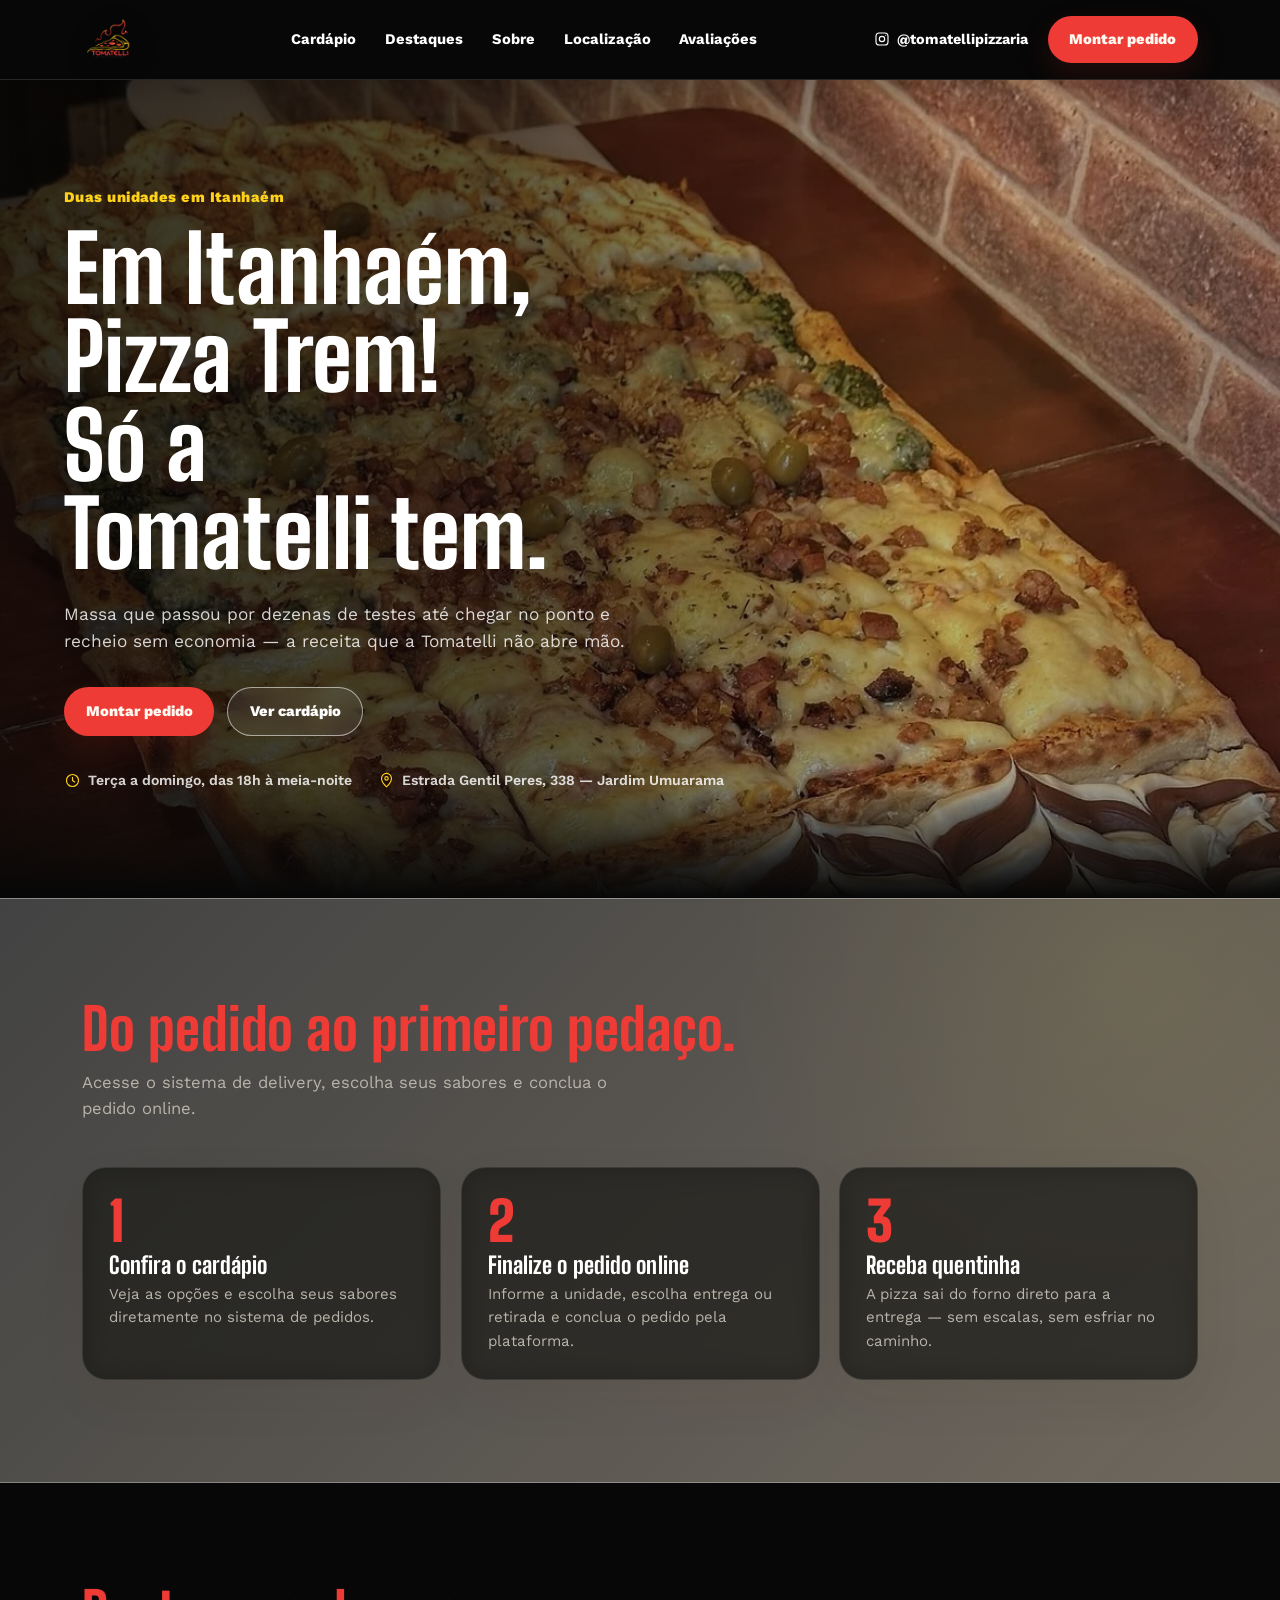
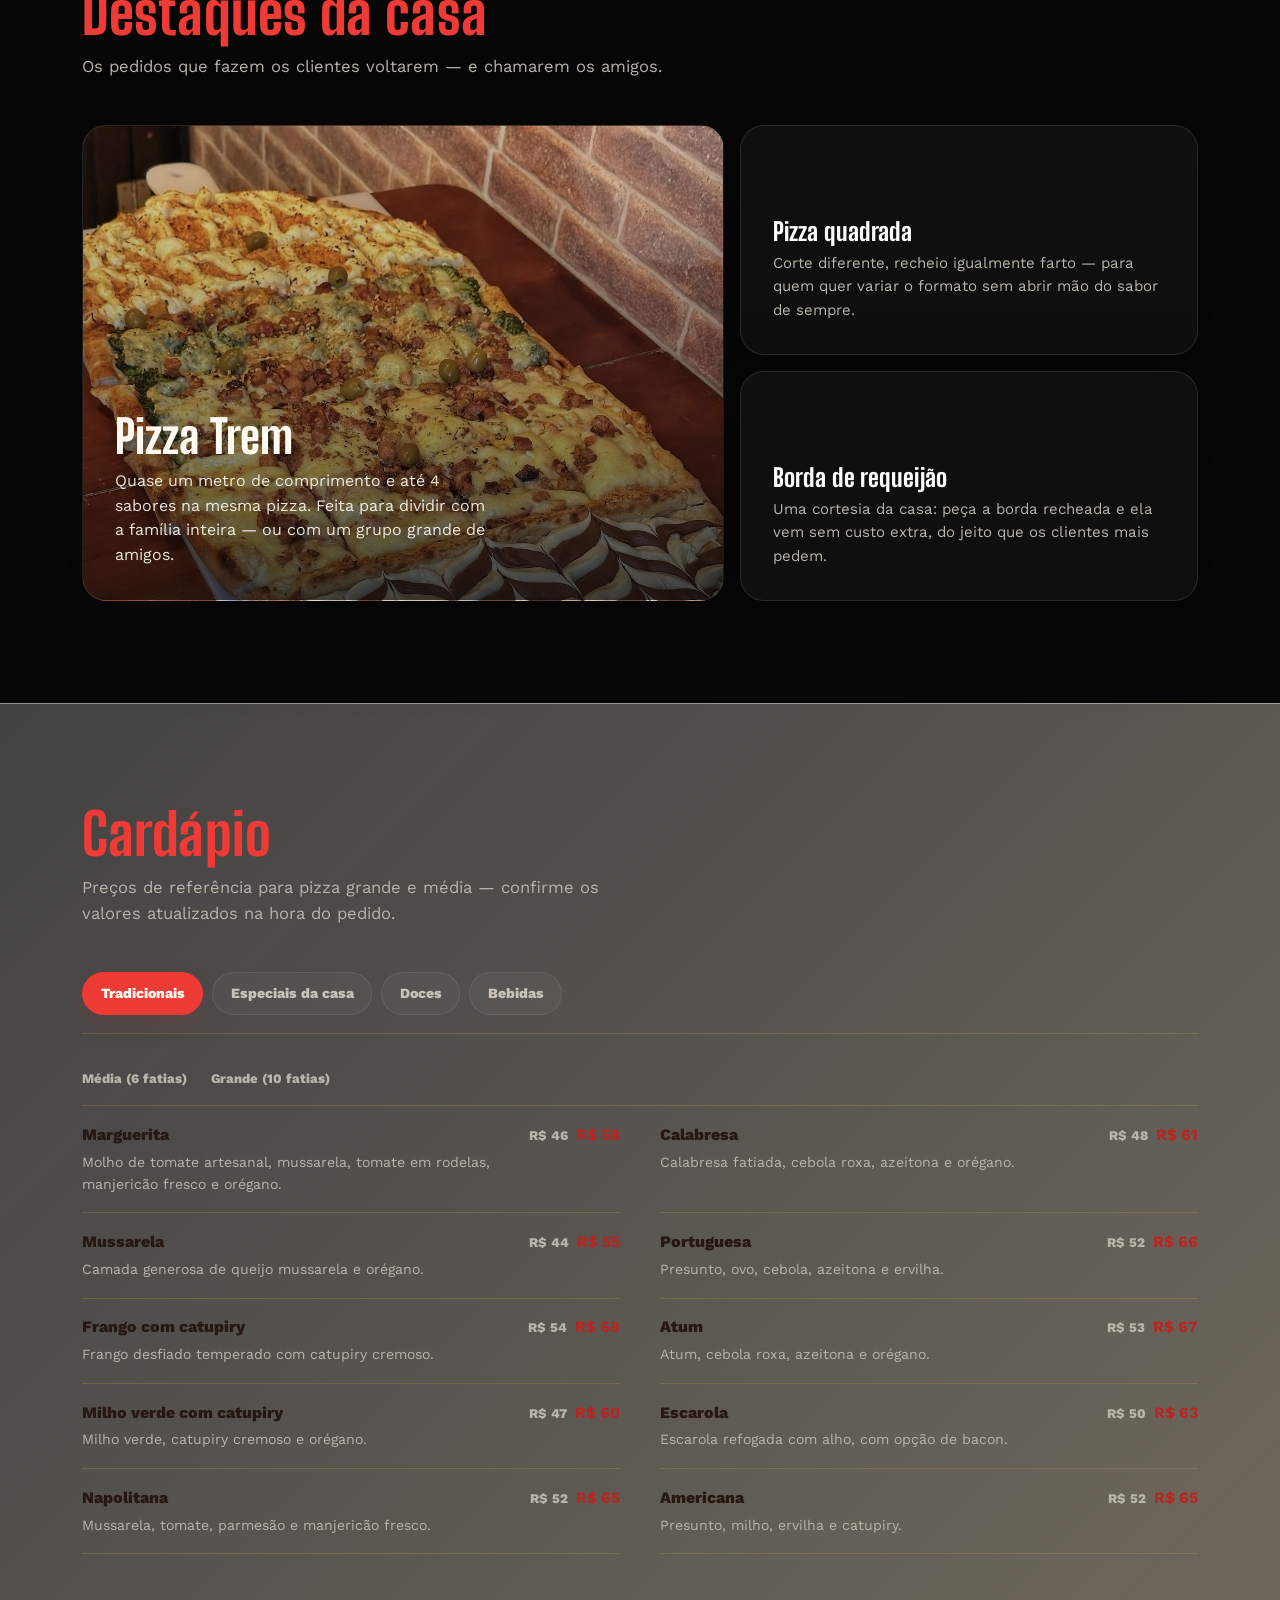
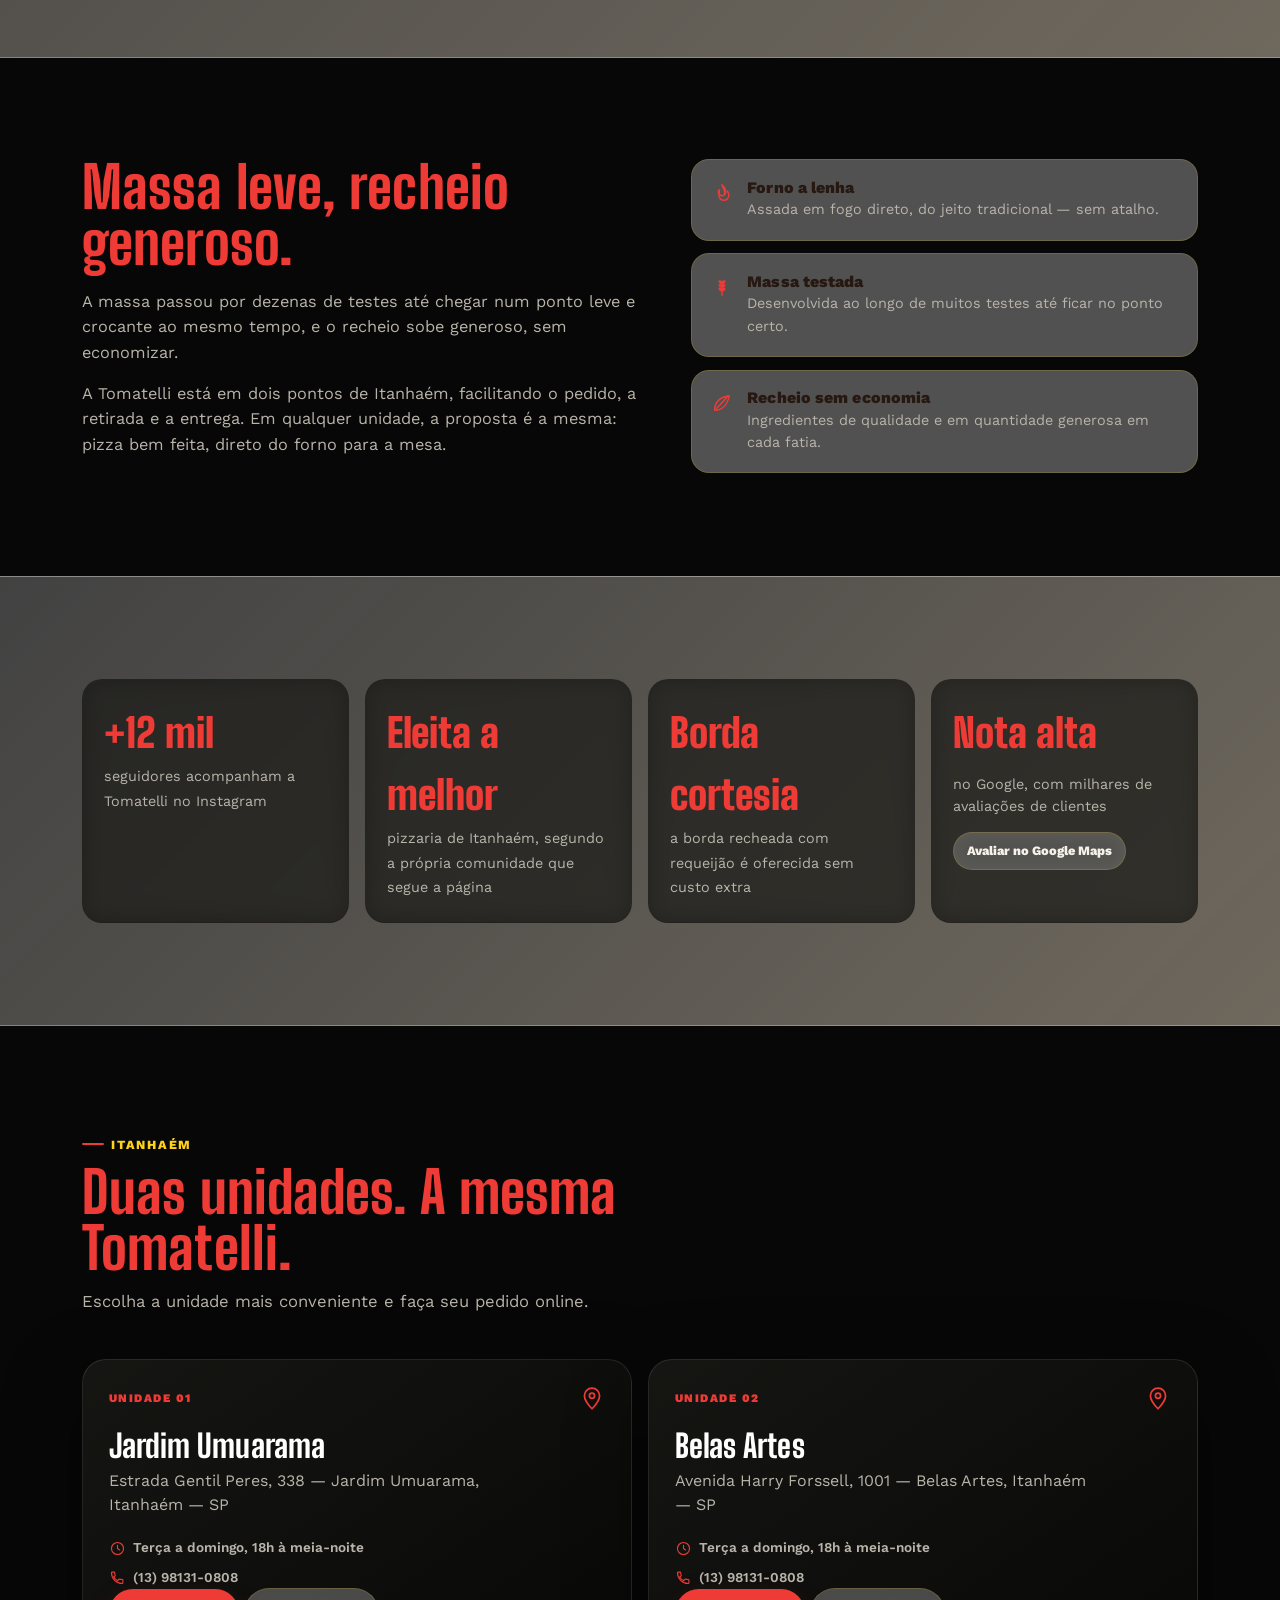
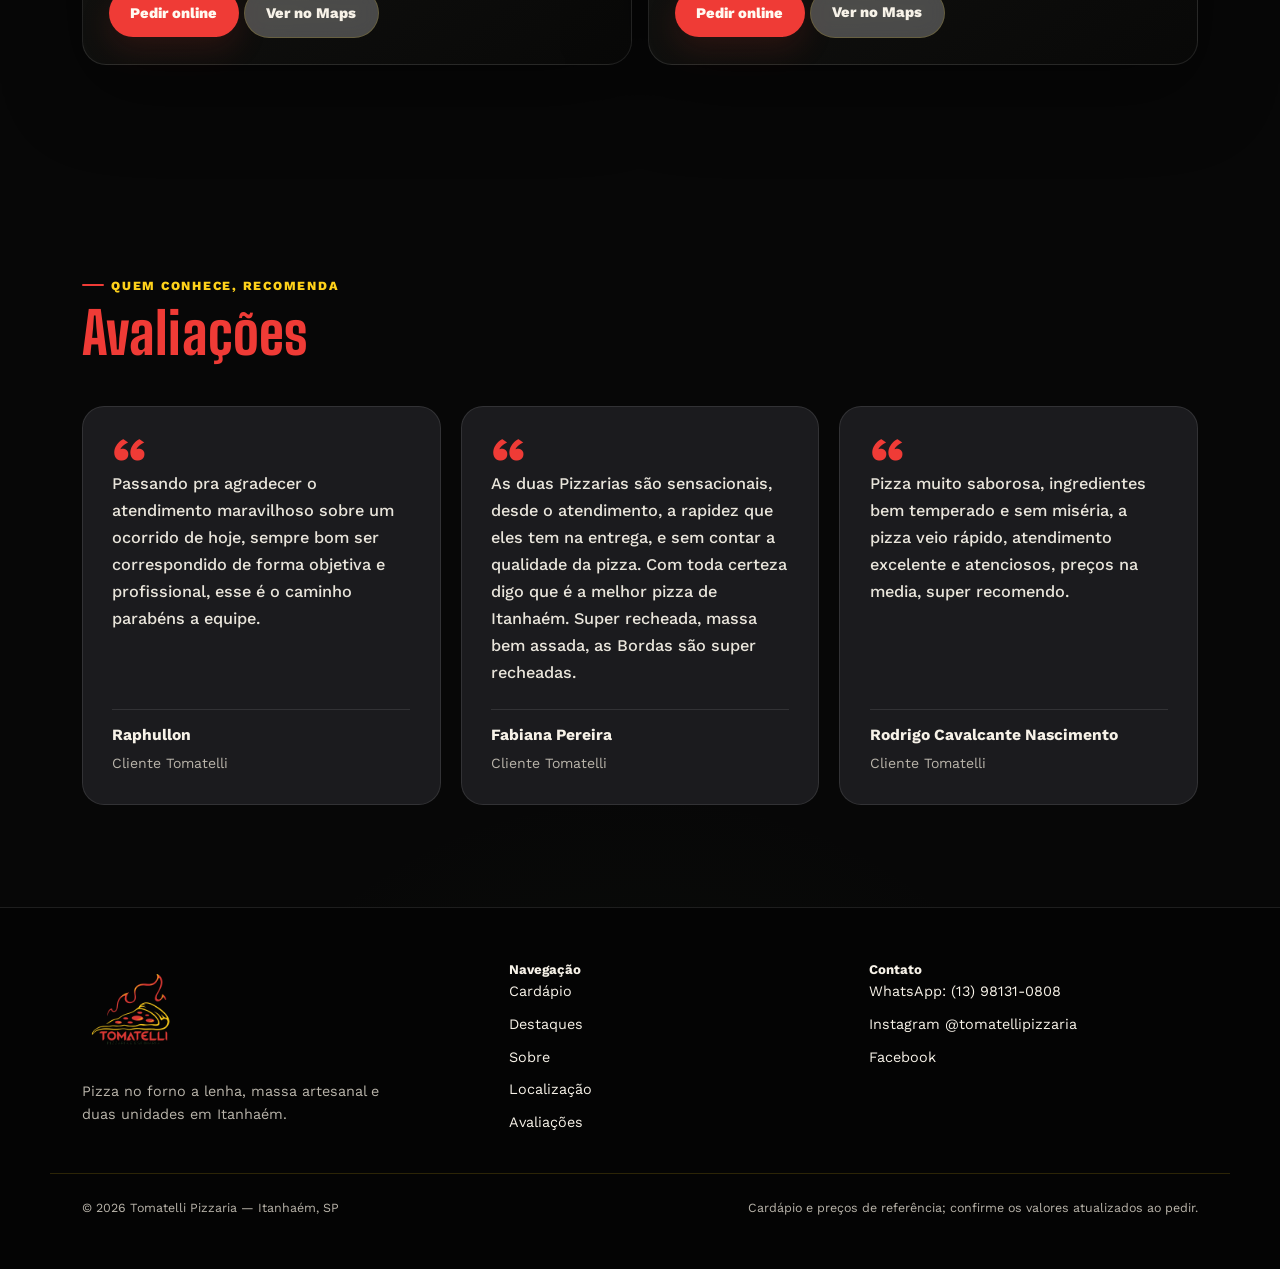
==== index.html @ a6a01035 "Add files via upload" ====
<!doctype html>
<html lang="pt-BR">

<head>
  <meta charset="UTF-8">
  <meta name="viewport" content="width=device-width, initial-scale=1, viewport-fit=cover">
  <title>Tomatelli Pizzaria — Itanhaém</title>
  <meta name="description"
    content="Tomatelli Pizzaria em Itanhaém. Confira o cardápio, conheça nossas duas unidades e peça online.">
  <meta name="theme-color" content="#070707" id="themeColor">
  <link rel="preconnect" href="https://fonts.googleapis.com">
  <link rel="preconnect" href="https://fonts.gstatic.com" crossorigin>
  <link
    href="https://fonts.googleapis.com/css2?family=Big+Shoulders+Display:wght@600;700;800;900&family=Work+Sans:wght@400;500;600;700;800&display=swap"
    rel="stylesheet">
  <link rel="stylesheet" href="css/style.css">
  <link rel="preload" as="image" href="assets/pizza-trem.webp" type="image/webp" fetchpriority="high">
</head>

<body>
  <!-- Reusable icon symbols -->
  <svg style="display:none" aria-hidden="true">
    <defs>
      <symbol id="icon-slice" viewBox="0 0 24 24" fill="none" stroke="currentColor" stroke-width="1.6"
        stroke-linecap="round" stroke-linejoin="round">
        <path d="M12 3 L21 20 L3 20 Z" />
        <circle cx="12" cy="13" r="1.1" fill="currentColor" stroke="none" />
        <circle cx="9" cy="16.5" r="1" fill="currentColor" stroke="none" />
        <circle cx="15" cy="16" r="1" fill="currentColor" stroke="none" />
      </symbol>
      <symbol id="icon-pin" viewBox="0 0 24 24" fill="none" stroke="currentColor" stroke-width="1.6"
        stroke-linecap="round" stroke-linejoin="round">
        <path d="M12 21s7-7.1 7-12a7 7 0 0 0-14 0c0 4.9 7 12 7 12Z" />
        <circle cx="12" cy="9" r="2.4" />
      </symbol>
      <symbol id="icon-clock" viewBox="0 0 24 24" fill="none" stroke="currentColor" stroke-width="1.6"
        stroke-linecap="round" stroke-linejoin="round">
        <circle cx="12" cy="12" r="8.5" />
        <path d="M12 7.5V12l3 2" />
      </symbol>
      <symbol id="icon-phone" viewBox="0 0 24 24" fill="none" stroke="currentColor" stroke-width="1.6"
        stroke-linecap="round" stroke-linejoin="round">
        <path
          d="M6.6 10.8c1.2 2.5 3.1 4.4 5.6 5.6l1.9-1.9c.3-.3.7-.4 1-.2 1.1.4 2.3.6 3.5.6.6 0 1 .4 1 1V19.5c0 .6-.4 1-1 1C10.4 20.5 3.5 13.6 3.5 5.4c0-.6.4-1 1-1H7.1c.6 0 1 .4 1 1 0 1.2.2 2.4.6 3.5.1.4 0 .8-.2 1L6.6 10.8Z" />
      </symbol>
      <symbol id="icon-leaf" viewBox="0 0 24 24" fill="none" stroke="currentColor" stroke-width="1.6"
        stroke-linecap="round" stroke-linejoin="round">
        <path d="M4 20c8 0 14-6 16-16C10 5.5 4 11 4 20Z" />
        <path d="M6 18C10 14 13 11 18 5" />
      </symbol>
      <symbol id="icon-flame" viewBox="0 0 24 24" fill="none" stroke="currentColor" stroke-width="1.6"
        stroke-linecap="round" stroke-linejoin="round">
        <path d="M12 3s4 3.6 4 8a4 4 0 0 1-8 0c0-1 .4-1.8 1-2.5C9.3 10 9 11 9 12a3 3 0 0 0 6 0c0-3.2-2-5.4-3-9Z" />
        <path d="M8.5 14.5a5.5 5.5 0 0 0 11 0c0-2-.8-3.4-1.7-4.7" />
      </symbol>
      <symbol id="icon-wheat" viewBox="0 0 24 24" fill="none" stroke="currentColor" stroke-width="1.6"
        stroke-linecap="round" stroke-linejoin="round">
        <path d="M12 21V6" />
        <path d="M12 8c-1.6 0-3-1.1-3-2.6 1.6 0 3 1.1 3 2.6Zm0 0c1.6 0 3-1.1 3-2.6-1.6 0-3 1.1-3 2.6Z" />
        <path d="M12 12c-1.6 0-3-1.1-3-2.6 1.6 0 3 1.1 3 2.6Zm0 0c1.6 0 3-1.1 3-2.6-1.6 0-3 1.1-3 2.6Z" />
        <path d="M12 16c-1.6 0-3-1.1-3-2.6 1.6 0 3 1.1 3 2.6Zm0 0c1.6 0 3-1.1 3-2.6-1.6 0-3 1.1-3 2.6Z" />
      </symbol>
    </defs>
  </svg>

  <header class="site-header" id="siteHeader">
    <div class="container site-header__inner">
      <a href="#top" class="brand" aria-label="Tomatelli Pizzaria">
        <picture>
          <source srcset="assets/logo-tomatelli.webp" type="image/webp"><img src="assets/logo-tomatelli.png"
            alt="Tomatelli Pizzaria e Esfiharia" decoding="async" fetchpriority="high">
        </picture>
      </a>
      <nav class="site-nav" aria-label="Navegação principal">
        <a href="#cardapio">Cardápio</a>
        <a href="#destaques">Destaques</a>
        <a href="#sobre">Sobre</a>
        <a href="#localizacao">Localização</a>
        <a href="#avaliacoes">Avaliações</a>
      </nav>
      <div class="header-right">
        <a class="phone-line instagram-link" href="https://www.instagram.com/tomatellipizzaria/" target="_blank" rel="noopener noreferrer" aria-label="Instagram da Tomatelli"><svg aria-hidden="true" viewBox="0 0 24 24" fill="none" stroke="currentColor" stroke-width="1.7" stroke-linecap="round" stroke-linejoin="round"><rect x="3" y="3" width="18" height="18" rx="5"/><circle cx="12" cy="12" r="4"/><circle cx="17.5" cy="6.5" r=".8" fill="currentColor" stroke="none"/></svg>@tomatellipizzaria</a>
        <a class="btn btn--solid" id="waHeaderBtn" href="https://tomatellipizzaria.wabiz.delivery/" target="_blank" rel="noopener noreferrer">Montar pedido</a>
        <button class="hamburger" id="hamburgerBtn" aria-expanded="false" aria-controls="mobileNav"
          aria-label="Abrir menu">
          <span></span><span></span><span></span>
        </button>
      </div>
    </div>
  </header>

  <div class="mobile-nav" id="mobileNav">
    <div class="mobile-nav__top">
      <span class="brand">
        <picture>
          <source srcset="assets/logo-tomatelli.webp" type="image/webp"><img src="assets/logo-tomatelli.png"
            alt="Tomatelli Pizzaria e Esfiharia" decoding="async">
        </picture>
      </span>
      <button class="hamburger" id="hamburgerCloseBtn" aria-expanded="true" aria-controls="mobileNav"
        aria-label="Fechar menu">
        <span></span><span></span><span></span>
      </button>
    </div>
    <nav class="mobile-nav__links" aria-label="Navegação (menu móvel)">
      <a href="#cardapio" data-close>Cardápio</a>
      <a href="#destaques" data-close>Destaques</a>
      <a href="#sobre" data-close>Sobre</a>
      <a href="#localizacao" data-close>Localização</a>
      <a href="#avaliacoes" data-close>Avaliações</a>
    </nav>
    <div class="mobile-nav__foot">
      <a class="phone-line instagram-link" href="https://www.instagram.com/tomatellipizzaria/" target="_blank" rel="noopener noreferrer" aria-label="Instagram da Tomatelli"><svg aria-hidden="true" viewBox="0 0 24 24" fill="none" stroke="currentColor" stroke-width="1.7" stroke-linecap="round" stroke-linejoin="round"><rect x="3" y="3" width="18" height="18" rx="5"/><circle cx="12" cy="12" r="4"/><circle cx="17.5" cy="6.5" r=".8" fill="currentColor" stroke="none"/></svg>@tomatellipizzaria</a>
      <a class="btn btn--solid" id="waMobileBtn" href="https://tomatellipizzaria.wabiz.delivery/" target="_blank" rel="noopener noreferrer" data-close>Montar pedido</a>
    </div>
  </div>

  <main id="top">

    <!-- HERO -->
    <section class="hero container">
      <div class="hero__grid">
        <div>
          <p class="hero__kicker">Duas unidades em Itanhaém</p>
          <h1>Em Itanhaém, Pizza&nbsp;Trem! Só a Tomatelli tem.</h1>
          <p class="hero__sub">Massa que passou por dezenas de testes até chegar no ponto e recheio sem economia — a
            receita que a Tomatelli não abre mão.</p>
          <div class="hero__actions">
            <a class="btn btn--solid" id="waHeroBtn" href="https://tomatellipizzaria.wabiz.delivery/" target="_blank" rel="noopener noreferrer">Montar pedido</a>
            <a class="btn btn--ghost" href="#cardapio">Ver cardápio</a>
          </div>
          <ul class="hero__meta">
            <li><svg>
                <use href="#icon-clock" />
              </svg>Terça a domingo, das 18h à meia-noite</li>
            <li><svg>
                <use href="#icon-pin" />
              </svg>Estrada Gentil Peres, 338 — Jardim Umuarama</li>
          </ul>
        </div>
        <div class="hero__art">
          <div class="hero__art-backdrop"></div>
        </div>
      </div>
    </section>

    <!-- COMO PEDIR -->
    <section class="section section--soft">
      <div class="container">
        <div class="section-head">
          <h2>Do pedido ao primeiro pedaço.</h2>
          <p>Acesse o sistema de delivery, escolha seus sabores e conclua o pedido online.</p>
        </div>
        <div class="steps">
          <div class="step">
            <div class="step__num">1</div>
            <h3>Confira o cardápio</h3>
            <p>Veja as opções e escolha seus sabores diretamente no sistema de pedidos.
            </p>
          </div>
          <div class="step">
            <div class="step__num">2</div>
            <h3>Finalize o pedido online</h3>
            <p>Informe a unidade, escolha entrega ou retirada e conclua o pedido pela plataforma.</p>
          </div>
          <div class="step">
            <div class="step__num">3</div>
            <h3>Receba quentinha</h3>
            <p>A pizza sai do forno direto para a entrega — sem escalas, sem esfriar no caminho.</p>
          </div>
        </div>
      </div>
    </section>

    <!-- DESTAQUES -->
    <section class="section" id="destaques">
      <div class="container">
        <div class="section-head">
          <h2>Destaques da casa</h2>
          <p>Os pedidos que fazem os clientes voltarem — e chamarem os amigos.</p>
        </div>
        <div class="destaques__grid">
          <div class="destaque destaque--lg">
            <h3>Pizza Trem</h3>
            <p>Quase um metro de comprimento e até 4 sabores na mesma pizza. Feita para dividir com a família inteira —
              ou com um grupo grande de amigos.</p>
          </div>
          <div class="destaque destaque--sm">
            <h3>Pizza quadrada</h3>
            <p>Corte diferente, recheio igualmente farto — para quem quer variar o formato sem abrir mão do sabor de
              sempre.</p>
          </div>
          <div class="destaque destaque--sm">
            <h3>Borda de requeijão</h3>
            <p>Uma cortesia da casa: peça a borda recheada e ela vem sem custo extra, do jeito que os clientes mais
              pedem.</p>
          </div>
        </div>
      </div>
    </section>

    <!-- CARDÁPIO -->
    <section class="section section--soft" id="cardapio">
      <div class="container">
        <div class="section-head">
          <h2>Cardápio</h2>
          <p>Preços de referência para pizza grande e média — confirme os valores atualizados na hora do pedido.</p>
        </div>

        <div class="menu-tabs" role="tablist" aria-label="Categorias do cardápio">
          <button class="menu-tab is-active" role="tab" aria-selected="true"
            data-tab="tradicionais">Tradicionais</button>
          <button class="menu-tab" role="tab" aria-selected="false" data-tab="especiais">Especiais da casa</button>
          <button class="menu-tab" role="tab" aria-selected="false" data-tab="doces">Doces</button>
          <button class="menu-tab" role="tab" aria-selected="false" data-tab="bebidas">Bebidas</button>
        </div>

        <div class="menu-panels">

          <div class="menu-panel is-active" data-panel="tradicionais" role="tabpanel">
            <div class="menu-legend"><span>Média (6 fatias)</span><span>Grande (10 fatias)</span></div>
            <ul class="menu-list">
              <li class="menu-item">
                <div class="menu-item__row">
                  <h4>Marguerita</h4>
                  <div class="menu-item__price"><span>R$ 46</span><b>R$ 58</b></div>
                </div>
                <p>Molho de tomate artesanal, mussarela, tomate em rodelas, manjericão fresco e orégano.</p>
              </li>
              <li class="menu-item">
                <div class="menu-item__row">
                  <h4>Calabresa</h4>
                  <div class="menu-item__price"><span>R$ 48</span><b>R$ 61</b></div>
                </div>
                <p>Calabresa fatiada, cebola roxa, azeitona e orégano.</p>
              </li>
              <li class="menu-item">
                <div class="menu-item__row">
                  <h4>Mussarela</h4>
                  <div class="menu-item__price"><span>R$ 44</span><b>R$ 55</b></div>
                </div>
                <p>Camada generosa de queijo mussarela e orégano.</p>
              </li>
              <li class="menu-item">
                <div class="menu-item__row">
                  <h4>Portuguesa</h4>
                  <div class="menu-item__price"><span>R$ 52</span><b>R$ 66</b></div>
                </div>
                <p>Presunto, ovo, cebola, azeitona e ervilha.</p>
              </li>
              <li class="menu-item">
                <div class="menu-item__row">
                  <h4>Frango com catupiry</h4>
                  <div class="menu-item__price"><span>R$ 54</span><b>R$ 68</b></div>
                </div>
                <p>Frango desfiado temperado com catupiry cremoso.</p>
              </li>
              <li class="menu-item">
                <div class="menu-item__row">
                  <h4>Atum</h4>
                  <div class="menu-item__price"><span>R$ 53</span><b>R$ 67</b></div>
                </div>
                <p>Atum, cebola roxa, azeitona e orégano.</p>
              </li>
              <li class="menu-item">
                <div class="menu-item__row">
                  <h4>Milho verde com catupiry</h4>
                  <div class="menu-item__price"><span>R$ 47</span><b>R$ 60</b></div>
                </div>
                <p>Milho verde, catupiry cremoso e orégano.</p>
              </li>
              <li class="menu-item">
                <div class="menu-item__row">
                  <h4>Escarola</h4>
                  <div class="menu-item__price"><span>R$ 50</span><b>R$ 63</b></div>
                </div>
                <p>Escarola refogada com alho, com opção de bacon.</p>
              </li>
              <li class="menu-item">
                <div class="menu-item__row">
                  <h4>Napolitana</h4>
                  <div class="menu-item__price"><span>R$ 52</span><b>R$ 65</b></div>
                </div>
                <p>Mussarela, tomate, parmesão e manjericão fresco.</p>
              </li>
              <li class="menu-item">
                <div class="menu-item__row">
                  <h4>Americana</h4>
                  <div class="menu-item__price"><span>R$ 52</span><b>R$ 65</b></div>
                </div>
                <p>Presunto, milho, ervilha e catupiry.</p>
              </li>
            </ul>
          </div>

          <div class="menu-panel" data-panel="especiais" role="tabpanel" hidden>
            <div class="menu-legend"><span>Média (6 fatias)</span><span>Grande (10 fatias)</span></div>
            <ul class="menu-list">
              <li class="menu-item">
                <div class="menu-item__row">
                  <h4>Tomatelli (especial da casa)</h4>
                  <div class="menu-item__price"><span>R$ 62</span><b>R$ 79</b></div>
                </div>
                <p>Mussarela de búfala, tomate seco, rúcula e lascas de parmesão.</p>
              </li>
              <li class="menu-item">
                <div class="menu-item__row">
                  <h4>Lombinho com catupiry</h4>
                  <div class="menu-item__price"><span>R$ 56</span><b>R$ 70</b></div>
                </div>
                <p>Lombo suíno fatiado, catupiry cremoso e orégano.</p>
              </li>
              <li class="menu-item">
                <div class="menu-item__row">
                  <h4>Camarão especial</h4>
                  <div class="menu-item__price"><span>R$ 68</span><b>R$ 86</b></div>
                </div>
                <p>Camarões refogados, catupiry e cebolinha fresca.</p>
              </li>
              <li class="menu-item">
                <div class="menu-item__row">
                  <h4>Palmito com catupiry</h4>
                  <div class="menu-item__price"><span>R$ 56</span><b>R$ 70</b></div>
                </div>
                <p>Palmito, catupiry cremoso e azeitona preta.</p>
              </li>
              <li class="menu-item">
                <div class="menu-item__row">
                  <h4>Chester com cheddar</h4>
                  <div class="menu-item__price"><span>R$ 58</span><b>R$ 73</b></div>
                </div>
                <p>Chester desfiado, molho cheddar e orégano.</p>
              </li>
              <li class="menu-item">
                <div class="menu-item__row">
                  <h4>À moda do chefe</h4>
                  <div class="menu-item__price"><span>R$ 62</span><b>R$ 78</b></div>
                </div>
                <p>Carne seca desfiada, requeijão e cebola caramelizada.</p>
              </li>
              <li class="menu-item">
                <div class="menu-item__row">
                  <h4>Quatro queijos</h4>
                  <div class="menu-item__price"><span>R$ 58</span><b>R$ 74</b></div>
                </div>
                <p>Mussarela, provolone, parmesão e gorgonzola.</p>
              </li>
              <li class="menu-item">
                <div class="menu-item__row">
                  <h4>Siciliana</h4>
                  <div class="menu-item__price"><span>R$ 54</span><b>R$ 68</b></div>
                </div>
                <p>Calabresa, pimenta biquinho, cebola roxa e azeitona.</p>
              </li>
              <li class="menu-item">
                <div class="menu-item__row">
                  <h4>Romanesca</h4>
                  <div class="menu-item__price"><span>R$ 52</span><b>R$ 66</b></div>
                </div>
                <p>Presunto, ovo, azeitona e alho frito.</p>
              </li>
              <li class="menu-item">
                <div class="menu-item__row">
                  <h4>Toscana</h4>
                  <div class="menu-item__price"><span>R$ 54</span><b>R$ 68</b></div>
                </div>
                <p>Linguiça toscana, pimentão, cebola e orégano.</p>
              </li>
            </ul>
          </div>

          <div class="menu-panel" data-panel="doces" role="tabpanel" hidden>
            <div class="menu-legend"><span>Média (6 fatias)</span><span>Grande (10 fatias)</span></div>
            <ul class="menu-list">
              <li class="menu-item">
                <div class="menu-item__row">
                  <h4>Chocolate ao leite</h4>
                  <div class="menu-item__price"><span>R$ 46</span><b>R$ 58</b></div>
                </div>
                <p>Cobertura generosa de chocolate ao leite derretido.</p>
              </li>
              <li class="menu-item">
                <div class="menu-item__row">
                  <h4>Brigadeiro</h4>
                  <div class="menu-item__price"><span>R$ 48</span><b>R$ 60</b></div>
                </div>
                <p>Chocolate cremoso com granulado.</p>
              </li>
              <li class="menu-item">
                <div class="menu-item__row">
                  <h4>Romeu e Julieta</h4>
                  <div class="menu-item__price"><span>R$ 46</span><b>R$ 58</b></div>
                </div>
                <p>Goiabada derretida com mussarela.</p>
              </li>
              <li class="menu-item">
                <div class="menu-item__row">
                  <h4>Prestígio</h4>
                  <div class="menu-item__price"><span>R$ 50</span><b>R$ 62</b></div>
                </div>
                <p>Chocolate ao leite com coco ralado.</p>
              </li>
              <li class="menu-item">
                <div class="menu-item__row">
                  <h4>Ovomaltine</h4>
                  <div class="menu-item__price"><span>R$ 52</span><b>R$ 65</b></div>
                </div>
                <p>Chocolate coberto com Ovomaltine crocante.</p>
              </li>
              <li class="menu-item">
                <div class="menu-item__row">
                  <h4>Confete</h4>
                  <div class="menu-item__price"><span>R$ 50</span><b>R$ 63</b></div>
                </div>
                <p>Chocolate branco com confetes coloridos.</p>
              </li>
              <li class="menu-item">
                <div class="menu-item__row">
                  <h4>Kit Kat</h4>
                  <div class="menu-item__price"><span>R$ 54</span><b>R$ 68</b></div>
                </div>
                <p>Chocolate ao leite com pedaços de Kit Kat.</p>
              </li>
            </ul>
          </div>

          <div class="menu-panel" data-panel="bebidas" role="tabpanel" hidden>
            <ul class="menu-list">
              <li class="menu-item menu-item--single">
                <div class="menu-item__row">
                  <h4>Água mineral 500ml</h4>
                  <div class="menu-item__price"><b>R$ 6</b></div>
                </div>
              </li>
              <li class="menu-item menu-item--single">
                <div class="menu-item__row">
                  <h4>Água com gás 500ml</h4>
                  <div class="menu-item__price"><b>R$ 7</b></div>
                </div>
              </li>
              <li class="menu-item menu-item--single">
                <div class="menu-item__row">
                  <h4>Coca-Cola lata 350ml</h4>
                  <div class="menu-item__price"><b>R$ 8</b></div>
                </div>
              </li>
              <li class="menu-item menu-item--single">
                <div class="menu-item__row">
                  <h4>Coca-Cola sem açúcar lata</h4>
                  <div class="menu-item__price"><b>R$ 8</b></div>
                </div>
              </li>
              <li class="menu-item menu-item--single">
                <div class="menu-item__row">
                  <h4>Coca-Cola PET 2L</h4>
                  <div class="menu-item__price"><b>R$ 16</b></div>
                </div>
              </li>
              <li class="menu-item menu-item--single">
                <div class="menu-item__row">
                  <h4>Guaraná Antarctica lata</h4>
                  <div class="menu-item__price"><b>R$ 7</b></div>
                </div>
              </li>
              <li class="menu-item menu-item--single">
                <div class="menu-item__row">
                  <h4>Fanta laranja / uva lata</h4>
                  <div class="menu-item__price"><b>R$ 7</b></div>
                </div>
              </li>
              <li class="menu-item menu-item--single">
                <div class="menu-item__row">
                  <h4>Guaraviton</h4>
                  <div class="menu-item__price"><b>R$ 9</b></div>
                </div>
              </li>
              <li class="menu-item menu-item--single">
                <div class="menu-item__row">
                  <h4>Suco de açaí 500ml</h4>
                  <div class="menu-item__price"><b>R$ 14</b></div>
                </div>
              </li>
              <li class="menu-item menu-item--single">
                <div class="menu-item__row">
                  <h4>Skol lata 350ml</h4>
                  <div class="menu-item__price"><b>R$ 7</b></div>
                </div>
              </li>
              <li class="menu-item menu-item--single">
                <div class="menu-item__row">
                  <h4>Heineken long neck</h4>
                  <div class="menu-item__price"><b>R$ 12</b></div>
                </div>
              </li>
              <li class="menu-item menu-item--single">
                <div class="menu-item__row">
                  <h4>Corona long neck</h4>
                  <div class="menu-item__price"><b>R$ 13</b></div>
                </div>
              </li>
              <li class="menu-item menu-item--single">
                <div class="menu-item__row">
                  <h4>Stella Artois long neck</h4>
                  <div class="menu-item__price"><b>R$ 12</b></div>
                </div>
              </li>
            </ul>
          </div>

        </div>
      </div>
    </section>

    <!-- SOBRE -->
    <section class="section" id="sobre">
      <div class="container sobre__grid">
        <div class="sobre__text">
          <div class="section-head" style="margin-bottom:1.2rem;">
            <h2>Massa leve, recheio generoso.</h2>
          </div>
          <p>A massa passou por dezenas de testes até chegar num ponto leve e crocante ao mesmo tempo, e o recheio sobe
            generoso, sem economizar.</p>
          <p>A Tomatelli está em dois pontos de Itanhaém, facilitando o pedido, a retirada e a entrega. Em qualquer
            unidade, a proposta é a mesma: pizza bem feita, direto do forno para a mesa.</p>
        </div>
        <div class="sobre__points">
          <div class="sobre__point">
            <svg>
              <use href="#icon-flame" />
            </svg>
            <div>
              <h4>Forno a lenha</h4>
              <p>Assada em fogo direto, do jeito tradicional — sem atalho.</p>
            </div>
          </div>
          <div class="sobre__point">
            <svg>
              <use href="#icon-wheat" />
            </svg>
            <div>
              <h4>Massa testada</h4>
              <p>Desenvolvida ao longo de muitos testes até ficar no ponto certo.</p>
            </div>
          </div>
          <div class="sobre__point">
            <svg>
              <use href="#icon-leaf" />
            </svg>
            <div>
              <h4>Recheio sem economia</h4>
              <p>Ingredientes de qualidade e em quantidade generosa em cada fatia.</p>
            </div>
          </div>
        </div>
      </div>
    </section>

    <!-- CONFIANÇA -->
    <section class="section section--soft">
      <div class="container">
        <div class="stats">
          <div class="stat"><b>+12 mil</b><span>seguidores acompanham a Tomatelli no Instagram</span></div>
          <div class="stat"><b>Eleita a melhor</b><span>pizzaria de Itanhaém, segundo a própria comunidade que segue a
              página</span></div>
          <div class="stat"><b>Borda cortesia</b><span>a borda recheada com requeijão é oferecida sem custo extra</span>
          </div>
          <div class="stat stat--review"><b>Nota alta</b><span>no Google, com milhares de avaliações de
              clientes</span><a class="btn btn--ghost review-link"
              href="https://www.google.com/maps/search/?api=1&amp;query=Tomatelli+Pizzaria+Estrada+Gentil+Peres+338+Itanhaem+SP"
              target="_blank" rel="noopener noreferrer">Avaliar no Google Maps</a></div>
        </div>
      </div>
    </section>

    <!-- LOCALIZAÇÃO -->
    <section class="section location-section" id="localizacao">
      <div class="container">
        <div class="section-head">
          <span class="eyebrow">Itanhaém</span>
          <h2>Duas unidades. A mesma Tomatelli.</h2>
          <p>Escolha a unidade mais conveniente e faça seu pedido online.</p>
        </div>

        <div class="locations-grid">
          <article class="location-card glass-card">
            <div class="location-card__top">
              <span class="location-badge">Unidade 01</span>
              <svg aria-hidden="true">
                <use href="#icon-pin" />
              </svg>
            </div>
            <h3>Jardim Umuarama</h3>
            <p>Estrada Gentil Peres, 338 — Jardim Umuarama, Itanhaém — SP</p>
            <div class="location-card__meta">
              <span><svg>
                  <use href="#icon-clock" />
                </svg>Terça a domingo, 18h à meia-noite</span>
              <span><svg>
                  <use href="#icon-phone" />
                </svg>(13) 98131-0808</span>
            </div>
            <div class="local__actions">
              <a class="btn btn--solid" href="https://tomatellipizzaria.wabiz.delivery/" id="waUnit1Btn" target="_blank" rel="noopener noreferrer">Pedir online</a>
              <a class="btn btn--ghost" href="#" id="mapsUnit1Btn" target="_blank" rel="noopener">Ver no Maps</a>
            </div>
          </article>

          <article class="location-card glass-card">
            <div class="location-card__top">
              <span class="location-badge">Unidade 02</span>
              <svg aria-hidden="true">
                <use href="#icon-pin" />
              </svg>
            </div>
            <h3>Belas Artes</h3>
            <p>Avenida Harry Forssell, 1001 — Belas Artes, Itanhaém — SP</p>
            <div class="location-card__meta">
              <span><svg>
                  <use href="#icon-clock" />
                </svg>Terça a domingo, 18h à meia-noite</span>
              <span><svg>
                  <use href="#icon-phone" />
                </svg>(13) 98131-0808</span>
            </div>
            <div class="local__actions">
              <a class="btn btn--solid" href="https://tomatellipizzaria.wabiz.delivery/" id="waUnit2Btn" target="_blank" rel="noopener noreferrer">Pedir online</a>
              <a class="btn btn--ghost" href="#" id="mapsUnit2Btn" target="_blank" rel="noopener">Ver no Maps</a>
            </div>
          </article>
        </div>
      </div>
    </section>
    <!-- AVALIAÇÕES -->
    <section class="section reviews-section" id="avaliacoes">
      <div class="container">
        <div class="section-head">
          <span class="eyebrow">Quem conhece, recomenda</span>
          <h2>Avaliações</h2>
        </div>
        <div class="reviews-grid">
          <article class="review-card">
            <span class="review-card__quote" aria-hidden="true">“</span>
            <blockquote>Passando pra agradecer o atendimento maravilhoso sobre um ocorrido de hoje, sempre bom ser correspondido de forma objetiva e profissional, esse é o caminho parabéns a equipe.</blockquote>
            <div class="review-card__author"><strong>Raphullon</strong><span>Cliente Tomatelli</span></div>
          </article>
          <article class="review-card">
            <span class="review-card__quote" aria-hidden="true">“</span>
            <blockquote>As duas Pizzarias são sensacionais, desde o atendimento, a rapidez que eles tem na entrega, e sem contar a qualidade da pizza. Com toda certeza digo que é a melhor pizza de Itanhaém. Super recheada, massa bem assada, as Bordas são super recheadas.</blockquote>
            <div class="review-card__author"><strong>Fabiana Pereira</strong><span>Cliente Tomatelli</span></div>
          </article>
          <article class="review-card">
            <span class="review-card__quote" aria-hidden="true">“</span>
            <blockquote>Pizza muito saborosa, ingredientes bem temperado e sem miséria, a pizza veio rápido, atendimento excelente e atenciosos, preços na media, super recomendo.</blockquote>
            <div class="review-card__author"><strong>Rodrigo Cavalcante Nascimento</strong><span>Cliente Tomatelli</span></div>
          </article>
        </div>
      </div>
    </section>

  </main>

  <footer>
    <div class="container footer__grid">
      <div>
        <div class="footer__brand">
          <picture>
            <source srcset="assets/logo-tomatelli.webp" type="image/webp"><img class="footer-logo"
              src="assets/logo-tomatelli.png" alt="Tomatelli Pizzaria e Esfiharia" loading="lazy" decoding="async">
          </picture>
        </div>
        <p class="footer__tag">Pizza no forno a lenha, massa artesanal e duas unidades em Itanhaém.</p>
      </div>
      <div>
        <h5>Navegação</h5>
        <div class="footer__links">
          <a href="#cardapio">Cardápio</a>
          <a href="#destaques">Destaques</a>
          <a href="#sobre">Sobre</a>
          <a href="#localizacao">Localização</a>
        <a href="#avaliacoes">Avaliações</a>
        </div>
      </div>
      <div>
        <h5>Contato</h5>
        <div class="footer__links">
          <a href="#" id="waFooterBtn" target="_blank" rel="noopener">WhatsApp: (13) 98131-0808</a>
          <a href="https://www.instagram.com/tomatellipizzaria/" target="_blank" rel="noopener">Instagram
            @tomatellipizzaria</a>
          <a href="https://www.facebook.com/tomatellii/" target="_blank" rel="noopener">Facebook</a>
        </div>
      </div>
    </div>
    <div class="container footer__bottom">
      <span>© <span id="year"></span> Tomatelli Pizzaria — Itanhaém, SP</span>
      <span>Cardápio e preços de referência; confirme os valores atualizados ao pedir.</span>
    </div>
  </footer>

  <script src="js/script.js" defer></script>
</body>

</html>
---- css/style.css ----
:root {
  --bg: #f7efe2;
  --bg-2: #efe0c8;
  --surface: rgba(255, 252, 245, .68);
  --surface-strong: rgba(255, 252, 245, .88);
  --ink: #271912;
  --muted: #665346;
  --tomato: #a92d20;
  --tomato-dark: #7d1d14;
  --basil: #405a38;
  --gold: #e4b84f;
  --line: rgba(63, 39, 27, .13);
  --glass-line: rgba(255, 255, 255, .64);
  --shadow: 0 24px 70px rgba(72, 42, 24, .12);
  --radius: 24px;
  --safe-t: env(safe-area-inset-top, 0px);
  --safe-b: env(safe-area-inset-bottom, 0px);
}

* {
  box-sizing: border-box;
  margin: 0;
  padding: 0
}

html {
  scroll-behavior: smooth;
  scroll-padding-top: 92px
}

body {
  background:
    radial-gradient(circle at 12% 5%, rgba(228, 184, 79, .18), transparent 28rem),
    radial-gradient(circle at 88% 18%, rgba(169, 45, 32, .10), transparent 32rem),
    var(--bg);
  color: var(--ink);
  font-family: 'Work Sans', system-ui, sans-serif;
  line-height: 1.55;
  -webkit-font-smoothing: antialiased;
  overflow-x: hidden;
}

body::before {
  content: "";
  position: fixed;
  inset: 0;
  pointer-events: none;
  z-index: -1;
  opacity: .035;
  background-image: radial-gradient(circle, var(--ink) 1px, transparent 1px);
  background-size: 16px 16px;
}

body.nav-locked {
  overflow: hidden
}

img,
svg {
  display: block;
  max-width: 100%
}

a {
  color: inherit;
  text-decoration: none
}

ul {
  list-style: none
}

button {
  font: inherit;
  cursor: pointer;
  border: 0;
  background: none;
  color: inherit
}

h1,
h2,
h3,
h4 {
  font-family: 'Big Shoulders Display', Impact, 'Arial Narrow', sans-serif;
  font-weight: 800;
  line-height: .96;
  letter-spacing: .1px
}

p {
  color: var(--muted)
}

:focus-visible {
  outline: 3px solid var(--gold);
  outline-offset: 4px
}

.container {
  width: 100%;
  max-width: 1180px;
  margin-inline: auto;
  padding-inline: 1.25rem;
  position: relative;
  z-index: 1
}

.section {
  padding-block: clamp(4.5rem, 8vw, 7.5rem);
  position: relative
}

.section--soft {
  background: linear-gradient(135deg, rgba(255, 255, 255, .24), rgba(239, 224, 200, .45));
  border-block: 1px solid rgba(255, 255, 255, .35)
}

.section-head {
  max-width: 700px;
  margin-bottom: 2.8rem
}

.section-head h2 {
  font-size: clamp(2.25rem, 4.8vw, 3.6rem);
  color: var(--tomato)
}

.section-head p {
  margin-top: .85rem;
  font-size: 1.04rem;
  max-width: 58ch
}

.eyebrow {
  display: inline-flex;
  align-items: center;
  gap: .45rem;
  color: var(--tomato);
  font-size: .78rem;
  font-weight: 800;
  text-transform: uppercase;
  letter-spacing: .14em;
  margin-bottom: .65rem
}

.eyebrow::before {
  content: "";
  width: 22px;
  height: 2px;
  background: var(--tomato);
  border-radius: 99px
}

.btn {
  display: inline-flex;
  align-items: center;
  justify-content: center;
  gap: .55rem;
  min-height: 46px;
  padding: .78rem 1.35rem;
  border-radius: 999px;
  font-weight: 800;
  font-size: .92rem;
  white-space: nowrap;
  transition: transform .2s ease, box-shadow .2s ease, background .2s ease, border-color .2s ease
}

.btn--solid {
  background: var(--tomato);
  color: #fffaf1;
  box-shadow: 0 12px 30px rgba(169, 45, 32, .18)
}

.btn--solid:hover {
  transform: translateY(-2px);
  box-shadow: 0 18px 38px rgba(169, 45, 32, .24)
}

.btn--ghost {
  border: 1px solid var(--line);
  background: rgba(255, 255, 255, .25);
  backdrop-filter: blur(10px);
  -webkit-backdrop-filter: blur(10px)
}

.btn--ghost:hover {
  border-color: rgba(169, 45, 32, .45);
  color: var(--tomato-dark);
  transform: translateY(-2px)
}

.site-header {
  position: sticky;
  top: 0;
  z-index: 50;
  padding-top: var(--safe-t);
  background: rgba(247, 239, 226, .66);
  border-bottom: 1px solid rgba(255, 255, 255, .42);
  backdrop-filter: blur(18px) saturate(125%);
  -webkit-backdrop-filter: blur(18px) saturate(125%);
  transition: box-shadow .25s ease, background .25s ease
}

.site-header.is-scrolled {
  box-shadow: 0 12px 40px rgba(56, 34, 22, .10);
  background: rgba(247, 239, 226, .84)
}

.site-header__inner {
  display: flex;
  align-items: center;
  justify-content: space-between;
  gap: 1rem;
  padding-block: .78rem
}

.brand {
  display: flex;
  align-items: center;
  gap: .5rem;
  font-family: 'Big Shoulders Display';
  font-size: 1.65rem;
  font-weight: 900;
  color: var(--tomato)
}

.brand svg {
  width: 29px;
  height: 29px
}

.site-nav {
  display: none
}

.header-right {
  display: flex;
  align-items: center;
  gap: 1rem
}

.phone-line {
  display: none;
  align-items: center;
  gap: .4rem;
  font-weight: 700;
  font-size: .9rem
}

.phone-line svg {
  width: 16px;
  height: 16px
}

.mobile-nav__foot .phone-line {
  display: inline-flex
}

.hamburger {
  display: inline-flex;
  flex-direction: column;
  justify-content: center;
  gap: 5px;
  width: 40px;
  height: 40px;
  align-items: center
}

.hamburger span {
  width: 22px;
  height: 2px;
  background: var(--ink);
  border-radius: 2px;
  transition: transform .25s, opacity .25s
}

.hamburger[aria-expanded="true"] span:nth-child(1) {
  transform: translateY(7px) rotate(45deg)
}

.hamburger[aria-expanded="true"] span:nth-child(2) {
  opacity: 0
}

.hamburger[aria-expanded="true"] span:nth-child(3) {
  transform: translateY(-7px) rotate(-45deg)
}

.mobile-nav {
  position: fixed;
  inset: 0;
  z-index: 60;
  background: rgba(247, 239, 226, .96);
  backdrop-filter: blur(24px);
  -webkit-backdrop-filter: blur(24px);
  padding-top: var(--safe-t);
  padding-bottom: var(--safe-b);
  display: flex;
  flex-direction: column;
  transform: translateX(100%);
  transition: transform .32s ease;
  visibility: hidden
}

.mobile-nav.is-open {
  transform: translateX(0);
  visibility: visible
}

.mobile-nav__top {
  display: flex;
  align-items: center;
  justify-content: space-between;
  padding: .8rem 1.25rem
}

.mobile-nav__links {
  display: flex;
  flex-direction: column;
  gap: 1.5rem;
  padding: 2rem 1.5rem;
  font-family: 'Big Shoulders Display';
  font-size: 2.3rem;
  font-weight: 900
}

.mobile-nav__foot {
  margin-top: auto;
  padding: 1.5rem;
  display: flex;
  flex-direction: column;
  gap: 1rem
}

.hero {
  padding-top: clamp(3.2rem, 7vw, 5.5rem);
  padding-bottom: clamp(4rem, 8vw, 6.5rem)
}

.hero__grid {
  display: grid;
  gap: 3.5rem;
  align-items: center
}

.hero__kicker {
  color: var(--tomato);
  font-weight: 800;
  font-size: .92rem;
  letter-spacing: .03em;
  margin-bottom: 1rem
}

.hero h1 {
  font-size: clamp(3.15rem, 7vw, 5.7rem);
  max-width: 10ch;
  text-wrap: balance
}

.hero__sub {
  margin-top: 1.4rem;
  font-size: 1.08rem;
  max-width: 52ch
}

.hero__actions {
  display: flex;
  flex-wrap: wrap;
  gap: .8rem;
  margin-top: 2rem
}

.hero__meta {
  display: flex;
  flex-wrap: wrap;
  gap: 1.2rem 1.6rem;
  margin-top: 2.1rem;
  font-size: .88rem;
  color: var(--muted);
  font-weight: 600
}

.hero__meta li {
  display: flex;
  align-items: center;
  gap: .45rem
}

.hero__meta svg {
  width: 17px;
  height: 17px;
  color: var(--tomato);
  flex-shrink: 0
}

.hero__art {
  position: relative;
  max-width: 470px;
  margin-inline: auto;
  animation: settleIn .85s cubic-bezier(.2, .8, .2, 1) both
}

@keyframes settleIn {
  from {
    opacity: 0;
    transform: translateY(18px) scale(.95) rotate(-5deg)
  }

  to {
    opacity: 1;
    transform: translateY(0) scale(1) rotate(-2deg)
  }
}

.hero__art-backdrop {
  position: absolute;
  inset: 5%;
  background: rgba(255, 255, 255, .28);
  border: 1px solid rgba(255, 255, 255, .7);
  border-radius: 34px;
  transform: rotate(5deg);
  box-shadow: var(--shadow);
  backdrop-filter: blur(14px);
  -webkit-backdrop-filter: blur(14px)
}

.hero__art svg {
  position: relative;
  width: 100%;
  height: auto;
  filter: drop-shadow(0 25px 35px rgba(72, 42, 24, .15))
}

.steps {
  display: grid;
  gap: 1.25rem
}

.step {
  padding: 1.6rem;
  border: 1px solid var(--glass-line);
  border-radius: var(--radius);
  background: var(--surface);
  box-shadow: 0 18px 50px rgba(72, 42, 24, .06);
  backdrop-filter: blur(14px);
  -webkit-backdrop-filter: blur(14px)
}

.step__num {
  font-family: 'Big Shoulders Display';
  font-size: 3.4rem;
  font-weight: 900;
  color: var(--tomato);
  line-height: 1
}

.step h3 {
  font-size: 1.45rem;
  margin-top: .35rem
}

.step p {
  margin-top: .45rem;
  font-size: .94rem
}

.destaques__grid {
  display: grid;
  gap: 1rem
}

.destaque {
  position: relative;
  overflow: hidden;
  padding: 2rem;
  border-radius: var(--radius);
  display: flex;
  flex-direction: column;
  justify-content: flex-end;
  min-height: 230px;
  border: 1px solid var(--glass-line);
  box-shadow: var(--shadow)
}

.destaque--lg {
  min-height: 430px;
  background: linear-gradient(145deg, rgba(169, 45, 32, .96), rgba(125, 29, 20, .9));
  color: #fffaf1
}

.destaque--lg::after {
  content: "";
  position: absolute;
  width: 220px;
  height: 220px;
  border-radius: 50%;
  right: -70px;
  top: -80px;
  background: rgba(255, 255, 255, .12);
  filter: blur(2px)
}

.destaque--lg h3,
.destaque--lg p {
  color: #fffaf1;
  position: relative;
  z-index: 1
}

.destaque--lg h3 {
  font-size: clamp(2rem, 3.6vw, 2.9rem)
}

.destaque--lg p {
  margin-top: .6rem;
  max-width: 38ch;
  opacity: .9
}

.destaque--sm {
  background: var(--surface);
  backdrop-filter: blur(16px);
  -webkit-backdrop-filter: blur(16px)
}

.destaque--sm h3 {
  font-size: 1.55rem
}

.destaque--sm p {
  margin-top: .5rem;
  font-size: .94rem
}

.menu-tabs {
  display: flex;
  flex-wrap: wrap;
  gap: .55rem;
  margin-bottom: 2.2rem;
  padding-bottom: 1.1rem;
  border-bottom: 1px solid var(--line)
}

.menu-tab {
  padding: .62rem 1.1rem;
  border-radius: 999px;
  font-weight: 800;
  font-size: .88rem;
  border: 1px solid var(--line);
  color: var(--muted);
  background: rgba(255, 255, 255, .22);
  transition: .2s ease
}

.menu-tab:hover {
  border-color: rgba(169, 45, 32, .35)
}

.menu-tab.is-active {
  background: var(--tomato);
  border-color: var(--tomato);
  color: #fffaf1;
  box-shadow: 0 10px 24px rgba(169, 45, 32, .16)
}

.menu-legend {
  display: flex;
  gap: 1.5rem;
  font-size: .82rem;
  color: var(--muted);
  font-weight: 800;
  margin-bottom: 1rem
}

.menu-panel {
  display: none
}

.menu-panel.is-active {
  display: block
}

.menu-list {
  display: grid;
  gap: 0;
  border-top: 1px solid var(--line)
}

.menu-item {
  padding-block: 1.05rem;
  border-bottom: 1px solid var(--line)
}

.menu-item__row {
  display: flex;
  align-items: baseline;
  justify-content: space-between;
  gap: 1rem
}

.menu-item__row h4 {
  font-family: 'Work Sans';
  font-weight: 800;
  font-size: 1rem;
  color: var(--ink);
  letter-spacing: 0
}

.menu-item__price {
  display: flex;
  align-items: baseline;
  gap: .5rem;
  flex-shrink: 0;
  font-weight: 800;
  white-space: nowrap
}

.menu-item__price span {
  font-size: .83rem;
  color: var(--muted)
}

.menu-item__price b {
  font-size: .98rem;
  color: var(--tomato-dark)
}

.menu-item p {
  font-size: .88rem;
  margin-top: .28rem;
  max-width: 52ch
}

.sobre__grid {
  display: grid;
  gap: 3rem
}

.sobre__text p {
  font-size: 1.02rem;
  max-width: 58ch
}

.sobre__text p+p {
  margin-top: 1rem
}

.sobre__points {
  display: flex;
  flex-direction: column;
  gap: .8rem
}

.sobre__point {
  display: flex;
  gap: .9rem;
  padding: 1.2rem;
  border: 1px solid var(--line);
  border-radius: 18px;
  background: rgba(255, 255, 255, .3)
}

.sobre__point svg {
  width: 22px;
  height: 22px;
  color: var(--tomato);
  flex-shrink: 0;
  margin-top: .15rem
}

.sobre__point h4 {
  font-family: 'Work Sans';
  font-size: 1rem;
  font-weight: 800;
  color: var(--ink)
}

.sobre__point p {
  font-size: .9rem;
  margin-top: .2rem
}

.stats {
  display: grid;
  gap: 1rem
}

.stat {
  padding: 1.4rem;
  border: 1px solid var(--glass-line);
  border-radius: 20px;
  background: var(--surface);
  backdrop-filter: blur(12px);
  -webkit-backdrop-filter: blur(12px)
}

.stat b {
  display: block;
  font-family: 'Big Shoulders Display';
  font-size: 2.5rem;
  color: var(--tomato);
  font-weight: 900
}

.stat span {
  font-size: .9rem;
  color: var(--muted)
}

.locations-grid {
  display: grid;
  gap: 1rem
}

.glass-card {
  border: 1px solid var(--glass-line);
  background: var(--surface);
  box-shadow: var(--shadow);
  backdrop-filter: blur(18px);
  -webkit-backdrop-filter: blur(18px)
}

.location-card {
  padding: 1.6rem;
  border-radius: var(--radius)
}

.location-card__top {
  display: flex;
  justify-content: space-between;
  align-items: center
}

.location-card__top>svg {
  width: 26px;
  height: 26px;
  color: var(--tomato)
}

.location-badge {
  font-size: .72rem;
  text-transform: uppercase;
  letter-spacing: .13em;
  font-weight: 900;
  color: var(--tomato)
}

.location-card h3 {
  font-size: 2rem;
  margin-top: 1.2rem
}

.location-card>p {
  margin-top: .45rem;
  max-width: 42ch
}

.location-card__meta {
  display: flex;
  flex-direction: column;
  gap: .55rem;
  margin-top: 1.2rem;
  font-size: .85rem;
  color: var(--muted);
  font-weight: 600
}

.location-card__meta span {
  display: flex;
  align-items: center;
  gap: .45rem
}

.location-card__meta svg {
  width: 17px;
  height: 17px;
  color: var(--tomato)
}

footer {
  background: rgba(239, 224, 200, .55);
  padding-block: 3.2rem;
  border-top: 1px solid rgba(255, 255, 255, .5)
}

.footer__grid {
  display: grid;
  gap: 2.2rem
}

.footer__brand {
  display: flex;
  align-items: center;
  gap: .5rem;
  font-family: 'Big Shoulders Display';
  font-size: 1.5rem;
  font-weight: 900;
  color: var(--tomato)
}

.footer__brand svg {
  width: 25px;
  height: 25px
}

.footer__tag {
  margin-top: .8rem;
  font-size: .9rem;
  max-width: 34ch
}

.footer h5 {
  font-family: 'Work Sans';
  font-size: .82rem;
  font-weight: 800;
  color: var(--ink);
  margin-bottom: .9rem
}

.footer__links {
  display: flex;
  flex-direction: column;
  gap: .65rem;
  font-size: .9rem
}

.footer__links a:hover {
  color: var(--tomato-dark)
}

.footer__bottom {
  margin-top: 2.5rem;
  padding-top: 1.5rem;
  border-top: 1px solid var(--line);
  display: flex;
  flex-wrap: wrap;
  justify-content: space-between;
  gap: .8rem;
  font-size: .78rem;
  color: var(--muted)
}




.reveal {
  opacity: 0;
  transform: translateY(22px);
  transition: opacity .7s ease, transform .7s ease
}

.reveal.is-visible {
  opacity: 1;
  transform: none
}

@media (min-width:640px) {
  .container {
    padding-inline: 2rem
  }

  .header-right .btn {
    display: inline-flex
  }
}

@media (min-width:760px) {
  .steps {
    grid-template-columns: repeat(3, 1fr)
  }

  .destaques__grid {
    grid-template-columns: 1.4fr 1fr;
    grid-template-rows: auto auto
  }

  .destaque--lg {
    grid-row: 1/3
  }

  .stats {
    grid-template-columns: repeat(auto-fit, minmax(220px, 1fr))
  }

  .footer__grid {
    grid-template-columns: 1.2fr 1fr 1fr;
    gap: 2rem
  }

  .menu-list {
    grid-template-columns: 1fr 1fr;
    column-gap: 2.5rem
  }
}

@media (min-width:900px) {
  .site-nav {
    display: flex;
    gap: 1.8rem;
    font-weight: 700;
    font-size: .92rem
  }

  .site-nav a {
    position: relative;
    padding-block: .3rem
  }

  .site-nav a::after {
    content: "";
    position: absolute;
    left: 0;
    right: 100%;
    bottom: -2px;
    height: 2px;
    background: var(--tomato);
    transition: right .25s
  }

  .site-nav a:hover::after {
    right: 0
  }

  .hamburger {
    display: none
  }

  .phone-line {
    display: inline-flex
  }

  .hero__grid {
    grid-template-columns: 1.05fr .95fr;
    gap: 4rem
  }

  .sobre__grid {
    grid-template-columns: 1.05fr .95fr
  }

  .locations-grid {
    grid-template-columns: 1fr 1fr
  }
}

@media (min-width:1080px) {
  .header-right {
    gap: 1.25rem
  }
}

@media (prefers-reduced-motion:reduce) {

  *,
  *::before,
  *::after {
    animation-duration: .001ms !important;
    animation-iteration-count: 1 !important;
    transition-duration: .001ms !important;
    scroll-behavior: auto !important
  }

  .reveal {
    opacity: 1;
    transform: none
  }
}












.stats {
  padding: clamp(1rem, 3vw, 2rem);
  border-radius: 24px;
  background:
    linear-gradient(rgba(8, 8, 8, .50), rgba(8, 8, 8, .62)),
    url('../assets/clientes-comendo.png') center 48% / cover no-repeat;
}

.stat {
  background: rgba(8, 8, 8, .58);
  border: 1px solid rgba(255, 255, 255, .16)
}

.stat--review {
  display: flex;
  flex-direction: column;
  align-items: flex-start;
  gap: .55rem
}

.review-link {
  margin-top: .35rem;
  font-size: .8rem;
  min-height: 38px;
  padding: .5rem .8rem
}























@media(max-width:520px) {



}



/* Identidade visual Tomatelli */
:root {
  --bg: #070707;
  --bg-soft: #0d0d0c;
  --surface: rgba(18, 18, 16, .78);
  --surface-strong: rgba(12, 12, 11, .92);
  --surface-hover: rgba(28, 28, 24, .9);
  --text: #f7f2e8;
  --muted: #b9b4aa;
  --tomato: #ef3b36;
  --tomato-dark: #b92522;
  --gold: #ffd21a;
  --basil: #4f7b43;
  --line: rgba(255, 210, 26, .16);
  --line-soft: rgba(255, 255, 255, .08);
  --glass-line: rgba(255, 255, 255, .10);
  --shadow: 0 26px 80px rgba(0, 0, 0, .42);
}

html {
  background: var(--bg);
}

body {
  background:
    radial-gradient(circle at 12% 8%, rgba(239, 59, 54, .12), transparent 26rem),
    radial-gradient(circle at 88% 16%, rgba(255, 210, 26, .09), transparent 25rem),
    radial-gradient(circle at 50% 100%, rgba(79, 123, 67, .08), transparent 30rem),
    #070707;
  color: var(--text);
}

body::before {
  background-image: radial-gradient(rgba(255, 255, 255, .055) 1px, transparent 1px);
  opacity: .18;
}

a {
  color: inherit
}

::selection {
  background: rgba(239, 59, 54, .45);
  color: #fff
}

.site-header {
  background: rgba(5, 5, 5, .72);
  border-color: var(--glass-line);
  box-shadow: 0 10px 40px rgba(0, 0, 0, .22);
}

.brand {
  gap: 10px
}

.brand img {
  width: 76px;
  height: 54px;
  object-fit: contain;
  display: block;
}

.nav a {
  color: #d9d3c9
}

.nav a:hover {
  color: var(--gold)
}

.menu-toggle {
  color: var(--text);
  border-color: var(--glass-line);
  background: rgba(255, 255, 255, .04)
}

.glass,
.card,
.menu-card,
.location-card,
.step-card,
.stat-card,
.hero-panel {
  background: linear-gradient(145deg, rgba(24, 24, 21, .84), rgba(10, 10, 9, .72));
  border-color: var(--glass-line);
  box-shadow: var(--shadow);
}

.glass::before,
.card::before,
.menu-card::before,
.location-card::before,
.step-card::before {
  background: linear-gradient(115deg, rgba(255, 210, 26, .09), transparent 42%);
}

.card:hover,
.menu-card:hover,
.location-card:hover,
.step-card:hover {
  border-color: rgba(255, 210, 26, .28);
  background: linear-gradient(145deg, rgba(31, 30, 26, .92), rgba(11, 11, 10, .82));
  transform: translateY(-3px);
}

.eyebrow {
  color: var(--gold)
}

h1,
h2,
h3 {
  color: #fff
}

.hero h1 strong,
.highlight,
.price {
  color: var(--tomato)
}

.hero-copy p,
.section-head p,
.card p,
.menu-card p,
.location-card p,
footer p {
  color: var(--muted)
}

.hero-logo {
  width: min(310px, 72vw);
  max-height: 220px;
  object-fit: contain;
  object-position: left center;
  display: block;
  margin: 0 0 20px;
  filter: drop-shadow(0 14px 28px rgba(0, 0, 0, .38));
}

.hero-logo-fallback {
  margin: 40px auto
}

.btn-primary {
  background: linear-gradient(135deg, var(--tomato), #c52c28);
  color: #fff;
  border: 1px solid rgba(255, 255, 255, .08);
  box-shadow: 0 16px 38px rgba(239, 59, 54, .24);
}

.btn-primary:hover {
  box-shadow: 0 18px 44px rgba(239, 59, 54, .34)
}

.btn-secondary {
  background: rgba(255, 255, 255, .045);
  color: #fff;
  border-color: rgba(255, 210, 26, .24);
}

.btn-secondary:hover {
  background: rgba(255, 210, 26, .08);
  border-color: rgba(255, 210, 26, .4)
}

.badge,
.tag {
  background: rgba(255, 210, 26, .08);
  border-color: rgba(255, 210, 26, .2);
  color: #f9d84d;
}

.icon {
  color: var(--gold)
}

.divider {
  background: linear-gradient(90deg, transparent, var(--tomato), transparent)
}

.menu-tabs button {
  background: rgba(255, 255, 255, .035);
  color: #c8c2b8;
  border-color: var(--line-soft);
}

.menu-tabs button.active,
.menu-tabs button:hover {
  color: #111;
  background: var(--gold);
  border-color: var(--gold);
}

.menu-card .price {
  color: var(--gold)
}

.menu-card .desc {
  color: #aaa49a
}

.location-card .pin {
  color: var(--tomato)
}

.location-card .address strong {
  color: #fff
}

.location-card .hours {
  color: #b9b4aa
}

.location-card .map-link {
  color: var(--gold)
}

footer {
  background: #040404;
  border-top: 1px solid var(--glass-line);
}

.footer-logo {
  width: 180px;
  height: 100px;
  object-fit: contain;
  object-position: left center;
  display: block;
  margin-bottom: 8px;
}

.social a {
  color: #c8c2b8
}

.social a:hover {
  color: var(--gold)
}

.float-whatsapp {
  background: var(--tomato);
  box-shadow: 0 16px 38px rgba(239, 59, 54, .32);
}

.float-whatsapp:hover {
  background: #ff4842
}

@media (max-width:760px) {
  .brand img {
    width: 66px;
    height: 48px
  }

  .hero-logo {
    width: min(270px, 78vw);
    max-height: 190px;
    margin-bottom: 14px
  }

  .footer-logo {
    width: 150px;
    height: 84px
  }
}



/* Liquid Glass — cabeçalho que muda com o scroll */
html {
  scroll-behavior: smooth;
  scroll-padding-top: 96px;
}

.site-header {
  background: rgba(8, 8, 8, .42);
  border: 1px solid rgba(255, 255, 255, .08);
  border-top-color: transparent;
  box-shadow: 0 8px 34px rgba(0, 0, 0, .12);
  backdrop-filter: blur(22px) saturate(155%);
  -webkit-backdrop-filter: blur(22px) saturate(155%);
  transition:
    background .55s cubic-bezier(.22, 1, .36, 1),
    border-color .55s cubic-bezier(.22, 1, .36, 1),
    box-shadow .55s cubic-bezier(.22, 1, .36, 1),
    transform .45s cubic-bezier(.22, 1, .36, 1);
}

.site-header.is-scrolled {
  background: rgba(248, 248, 246, .72);
  border-color: rgba(255, 255, 255, .58);
  box-shadow:
    0 12px 45px rgba(0, 0, 0, .18),
    inset 0 1px 0 rgba(255, 255, 255, .85);
  backdrop-filter: blur(30px) saturate(180%);
  -webkit-backdrop-filter: blur(30px) saturate(180%);
}

.site-header.is-scrolled .site-nav a,
.site-header.is-scrolled .phone-line,
.site-header.is-scrolled .hamburger {
  color: #171717;
}

.site-header.is-scrolled .hamburger span {
  background: #171717;
}

.site-header.is-scrolled .btn--solid {
  box-shadow: 0 10px 28px rgba(239, 59, 54, .20);
}

/* Logo oficial */
.brand {
  width: 92px;
  height: 54px;
  display: flex;
  align-items: center;
  justify-content: flex-start;
}

.brand img {
  width: 88px;
  height: 54px;
  object-fit: contain;
  object-position: left center;
  display: block;
  filter: drop-shadow(0 5px 15px rgba(0, 0, 0, .25));
}

.site-header.is-scrolled .brand img {
  filter: drop-shadow(0 5px 13px rgba(0, 0, 0, .16));
}

.mobile-nav .brand {
  width: 110px;
}

.mobile-nav .brand img {
  width: 105px;
  height: 62px;
}

/* Logo no lugar da ilustração de pizza do hero */
.hero__art {
  position: relative;
  min-height: 420px;
  display: grid;
  place-items: center;
  isolation: isolate;
}

.hero__art-backdrop {
  position: absolute;
  inset: 8%;
  background:
    linear-gradient(165deg, rgba(5, 5, 5, .80) 0%, rgba(146, 26, 20, .40) 52%, rgba(5, 5, 5, .85) 100%),
    url('../assets/pizza-trem.jpg') center/cover no-repeat;
  border: 1px solid rgba(255, 255, 255, .10);
  border-radius: 42px;
  transform: rotate(4deg);
  box-shadow: 0 35px 90px rgba(0, 0, 0, .36);
  backdrop-filter: blur(2px) saturate(130%);
  -webkit-backdrop-filter: blur(2px) saturate(130%);
}

/* Rolagem e entrada de conteúdo mais suaves */
.section,
.destaque,
.location-card,
.step {
  scroll-margin-top: 110px;
  will-change: transform, opacity;
}

.reveal {
  opacity: 0;
  transform: translateY(28px) scale(.985);
  filter: blur(4px);
  transition:
    opacity .8s cubic-bezier(.22, 1, .36, 1),
    transform .8s cubic-bezier(.22, 1, .36, 1),
    filter .8s cubic-bezier(.22, 1, .36, 1);
}

.reveal.is-visible {
  opacity: 1;
  transform: none;
  filter: none;
}

@media (prefers-reduced-motion:reduce) {
  html {
    scroll-behavior: auto
  }

  *,
  *::before,
  *::after {
    animation-duration: .01ms !important;
    animation-iteration-count: 1 !important;
    transition-duration: .01ms !important;
  }
}


/* Foto da pizza na abertura */
.hero {
  position: relative;
  isolation: isolate;
  overflow: hidden;
  background:
    linear-gradient(90deg, rgba(5, 5, 5, .94) 0%, rgba(5, 5, 5, .78) 38%, rgba(5, 5, 5, .34) 72%, rgba(5, 5, 5, .56) 100%),
    linear-gradient(180deg, rgba(5, 5, 5, .18), rgba(5, 5, 5, .48)),
    url("../assets/pizza-trem.jpg") center center / cover no-repeat;
}

.hero::before {
  content: "";
  position: absolute;
  inset: 0;
  z-index: -1;
  background: radial-gradient(circle at 76% 42%, rgba(255, 210, 26, .10), transparent 28%);
  pointer-events: none;
}

.hero::after {
  content: "";
  position: absolute;
  left: 0;
  right: 0;
  bottom: 0;
  height: 180px;
  z-index: -1;
  background: linear-gradient(180deg, transparent, #070707);
  pointer-events: none;
}

.hero .hero-copy,
.hero__art {
  position: relative;
  z-index: 2
}

@media (max-width:760px) {
  .hero {
    background:
      linear-gradient(180deg, rgba(5, 5, 5, .66) 0%, rgba(5, 5, 5, .76) 55%, rgba(5, 5, 5, .94) 100%),
      url("../assets/pizza-trem.jpg") 58% center / cover no-repeat;
  }
}

/* Ajustes da abertura: foto em tela inteira e cabeçalho sempre escuro */
.site-header,
.site-header.is-scrolled {
  background: rgba(8, 8, 8, .78);
  border: 0;
  border-bottom: 1px solid rgba(255, 255, 255, .12);
  box-shadow: 0 8px 34px rgba(0, 0, 0, .24);
  backdrop-filter: blur(22px) saturate(150%);
  -webkit-backdrop-filter: blur(22px) saturate(150%);
}

.site-header .site-nav a,
.site-header .phone-line,
.site-header .hamburger {
  color: #fff
}

.site-header .hamburger span {
  background: #fff
}

.site-header .brand img,
.site-header.is-scrolled .brand img {
  filter: drop-shadow(0 5px 15px rgba(0, 0, 0, .4))
}

.hero.container {
  width: 100%;
  max-width: none;
  min-height: calc(100svh - 82px);
  padding: clamp(3.5rem, 7vw, 6rem) clamp(1.25rem, 5vw, 5rem);
  display: flex;
  align-items: center;
  background:
    linear-gradient(90deg, rgba(5, 5, 5, .88) 0%, rgba(5, 5, 5, .70) 38%, rgba(5, 5, 5, .24) 74%, rgba(5, 5, 5, .36) 100%),
    linear-gradient(180deg, rgba(5, 5, 5, .10), rgba(5, 5, 5, .34)),
    url('../assets/pizza-trem.jpg') center center / cover no-repeat;
}

.hero__grid {
  width: min(100%, 1400px);
  margin-inline: auto;
  grid-template-columns: minmax(0, 1fr);
  gap: 0;
}

.hero__grid>div:first-child {
  max-width: 760px
}

.hero__art {
  display: none
}

.hero__kicker {
  color: var(--gold)
}

.hero h1 {
  max-width: 12ch;
  font-size: clamp(3.4rem, 7.2vw, 7rem);
  color: #fff
}

.hero__sub,
.hero__meta {
  color: rgba(255, 255, 255, .82)
}

.hero__meta svg {
  color: var(--gold)
}

.hero .btn--ghost {
  color: #fff;
  border-color: rgba(255, 255, 255, .55);
  background: rgba(255, 255, 255, .08)
}

.hero .btn--ghost:hover {
  background: rgba(255, 255, 255, .16);
  color: #fff
}

.hero::after {
  height: 110px
}

@media(max-width:760px) {
  .hero.container {
    min-height: calc(100svh - 70px);
    padding: 3rem 1.25rem 4rem;
    background:
      linear-gradient(180deg, rgba(5, 5, 5, .48) 0%, rgba(5, 5, 5, .64) 46%, rgba(5, 5, 5, .88) 100%),
      url('../assets/pizza-trem.jpg') 58% center / cover no-repeat;
  }

  .hero__grid>div:first-child {
    max-width: 100%
  }

  .hero h1 {
    max-width: 11ch;
    font-size: clamp(3.1rem, 13vw, 5.3rem)
  }
}

/* A foto enviada aparece apenas no destaque da Pizza Trem */
.stats {
  padding: 0;
  border-radius: 0;
  background: none
}

.stat {
  background: var(--surface);
  border: 0
}

.destaque--lg {
  background:
    linear-gradient(0deg, rgba(5, 5, 5, .74) 0%, rgba(5, 5, 5, .38) 42%, rgba(5, 5, 5, .12) 100%),
    image-set(url('../assets/pizza-trem.webp') type('image/webp'), url('../assets/pizza-trem.jpg') type('image/jpeg')) center 78% / cover no-repeat;
}

/* Entrega compacta das fotos principais, com JPG como fallback */
.hero.container {
  background:
    linear-gradient(90deg, rgba(5, 5, 5, .88) 0%, rgba(5, 5, 5, .70) 38%, rgba(5, 5, 5, .24) 74%, rgba(5, 5, 5, .36) 100%),
    linear-gradient(180deg, rgba(5, 5, 5, .10), rgba(5, 5, 5, .34)),
    url('../assets/pizza-trem.jpg') center center / cover no-repeat;
  background-image:
    linear-gradient(90deg, rgba(5, 5, 5, .88) 0%, rgba(5, 5, 5, .70) 38%, rgba(5, 5, 5, .24) 74%, rgba(5, 5, 5, .36) 100%),
    linear-gradient(180deg, rgba(5, 5, 5, .10), rgba(5, 5, 5, .34)),
    image-set(url('../assets/pizza-trem.webp') type('image/webp'), url('../assets/pizza-trem.jpg') type('image/jpeg'));
}

.destaque--lg {
  background-image:
    linear-gradient(0deg, rgba(5, 5, 5, .74) 0%, rgba(5, 5, 5, .38) 42%, rgba(5, 5, 5, .12) 100%),
    url('../assets/pizza-trem.jpg');
  background-image:
    linear-gradient(0deg, rgba(5, 5, 5, .74) 0%, rgba(5, 5, 5, .38) 42%, rgba(5, 5, 5, .12) 100%),
    image-set(url('../assets/pizza-trem.webp') type('image/webp'), url('../assets/pizza-trem.jpg') type('image/jpeg'));
}

@media(max-width:760px) {
  .hero.container {
    background:
      linear-gradient(180deg, rgba(5, 5, 5, .48) 0%, rgba(5, 5, 5, .64) 46%, rgba(5, 5, 5, .88) 100%),
      url('../assets/pizza-trem.jpg') 58% center / cover no-repeat;
    background-image:
      linear-gradient(180deg, rgba(5, 5, 5, .48) 0%, rgba(5, 5, 5, .64) 46%, rgba(5, 5, 5, .88) 100%),
      image-set(url('../assets/pizza-trem.webp') type('image/webp'), url('../assets/pizza-trem.jpg') type('image/jpeg'));
  }

  .destaque--lg {
    min-height: clamp(300px, 82vw, 380px);
    background-position: center, center 78%
  }

  .menu-tabs {
    display: grid;
    grid-template-columns: repeat(2, minmax(0, 1fr));
    gap: .5rem
  }

  .menu-tab {
    width: 100%;
    min-height: 44px;
    padding: .55rem .45rem;
    white-space: normal
  }

  .menu-item__row {
    align-items: flex-start;
    gap: .6rem
  }

  .menu-item__row h4 {
    min-width: 0;
    line-height: 1.2
  }

  .menu-item__price {
    gap: .35rem
  }


  .footer__bottom {
    flex-direction: column;
    align-items: flex-start
  }
}

@media(max-width:380px) {
  .container {
    padding-inline: 1rem
  }

  .hero h1 {
    font-size: clamp(2.8rem, 12.5vw, 3.6rem)
  }

  .hero__actions .btn {
    width: 100%
  }

  .menu-item__row {
    flex-wrap: wrap
  }
}

@media(prefers-reduced-motion:reduce) {
  .reveal {
    opacity: 1;
    transform: none;
    filter: none
  }
}

.brand picture,
.footer__brand picture {
  display: block;
  flex: 0 0 auto
}




/* Avaliações */
.reviews-grid {
  display: grid;
  grid-template-columns: repeat(3, minmax(0, 1fr));
  gap: 1.25rem;
  align-items: stretch;
}

.review-card {
  display: flex;
  flex-direction: column;
  min-width: 0;
  padding: clamp(1.35rem, 2.3vw, 2rem);
  border: 1px solid rgba(255, 255, 255, .1);
  border-radius: 22px;
  background: #1b1b1e;
  color: var(--text);
}

.review-card__quote {
  display: block;
  height: 2rem;
  color: var(--tomato);
  font-size: 3.8rem;
  font-weight: 800;
  line-height: .8;
}

.review-card blockquote {
  flex: 1;
  margin: .2rem 0 1.4rem;
  color: rgba(247, 242, 232, .94);
  font-size: 1.02rem;
  font-weight: 500;
  line-height: 1.65;
}

.review-card__author {
  display: grid;
  gap: .35rem;
  padding-top: .8rem;
  border-top: 1px solid rgba(255, 255, 255, .1);
}

.review-card__author strong {
  font-size: .98rem;
}

.review-card__author span {
  color: var(--muted);
  font-size: .88rem;
}

@media (max-width: 900px) {
  .reviews-grid {
    grid-template-columns: repeat(2, minmax(0, 1fr));
  }
}

@media (max-width: 600px) {
  .reviews-grid {
    grid-template-columns: 1fr;
    gap: .85rem;
  }
}

/* Leitura do cabeçalho e enquadramento da foto principal */
.site-header.is-scrolled .site-nav a,
.site-header.is-scrolled .phone-line,
.site-header.is-scrolled .hamburger {
  color: #fff;
}

.site-header.is-scrolled .hamburger span {
  background: #fff;
}

.hero.container {
  background-image:
    linear-gradient(90deg, rgba(5, 5, 5, .82) 0%, rgba(5, 5, 5, .64) 38%, rgba(5, 5, 5, .16) 74%, rgba(5, 5, 5, .25) 100%),
    linear-gradient(180deg, rgba(5, 5, 5, .05), rgba(5, 5, 5, .22)),
    image-set(url('../assets/pizza-trem.webp') type('image/webp'), url('../assets/pizza-trem.jpg') type('image/jpeg'));
  background-position: center, center, center 72%;
  background-size: auto, auto, cover;
  background-repeat: no-repeat;
}

@media (max-width: 760px) {
  .hero.container {
    background-image:
      linear-gradient(180deg, rgba(5, 5, 5, .38) 0%, rgba(5, 5, 5, .60) 46%, rgba(5, 5, 5, .84) 100%),
      image-set(url('../assets/pizza-trem.webp') type('image/webp'), url('../assets/pizza-trem.jpg') type('image/jpeg'));
    background-position: center, 58% center;
    background-size: auto, cover;
  }
}

/* Contraste e botão de fechar do menu móvel */
.mobile-nav {
  color: #171717;
  background: rgba(247, 239, 226, .98);
}

.mobile-nav__links a,
.mobile-nav__foot .phone-line {
  color: #171717;
}

.mobile-nav__links a:hover,
.mobile-nav__links a:focus-visible {
  color: var(--tomato);
}

.mobile-nav__top .hamburger {
  display: inline-flex;
  flex: 0 0 40px;
  color: #171717;
}

.mobile-nav__top .hamburger span {
  background: #171717;
}
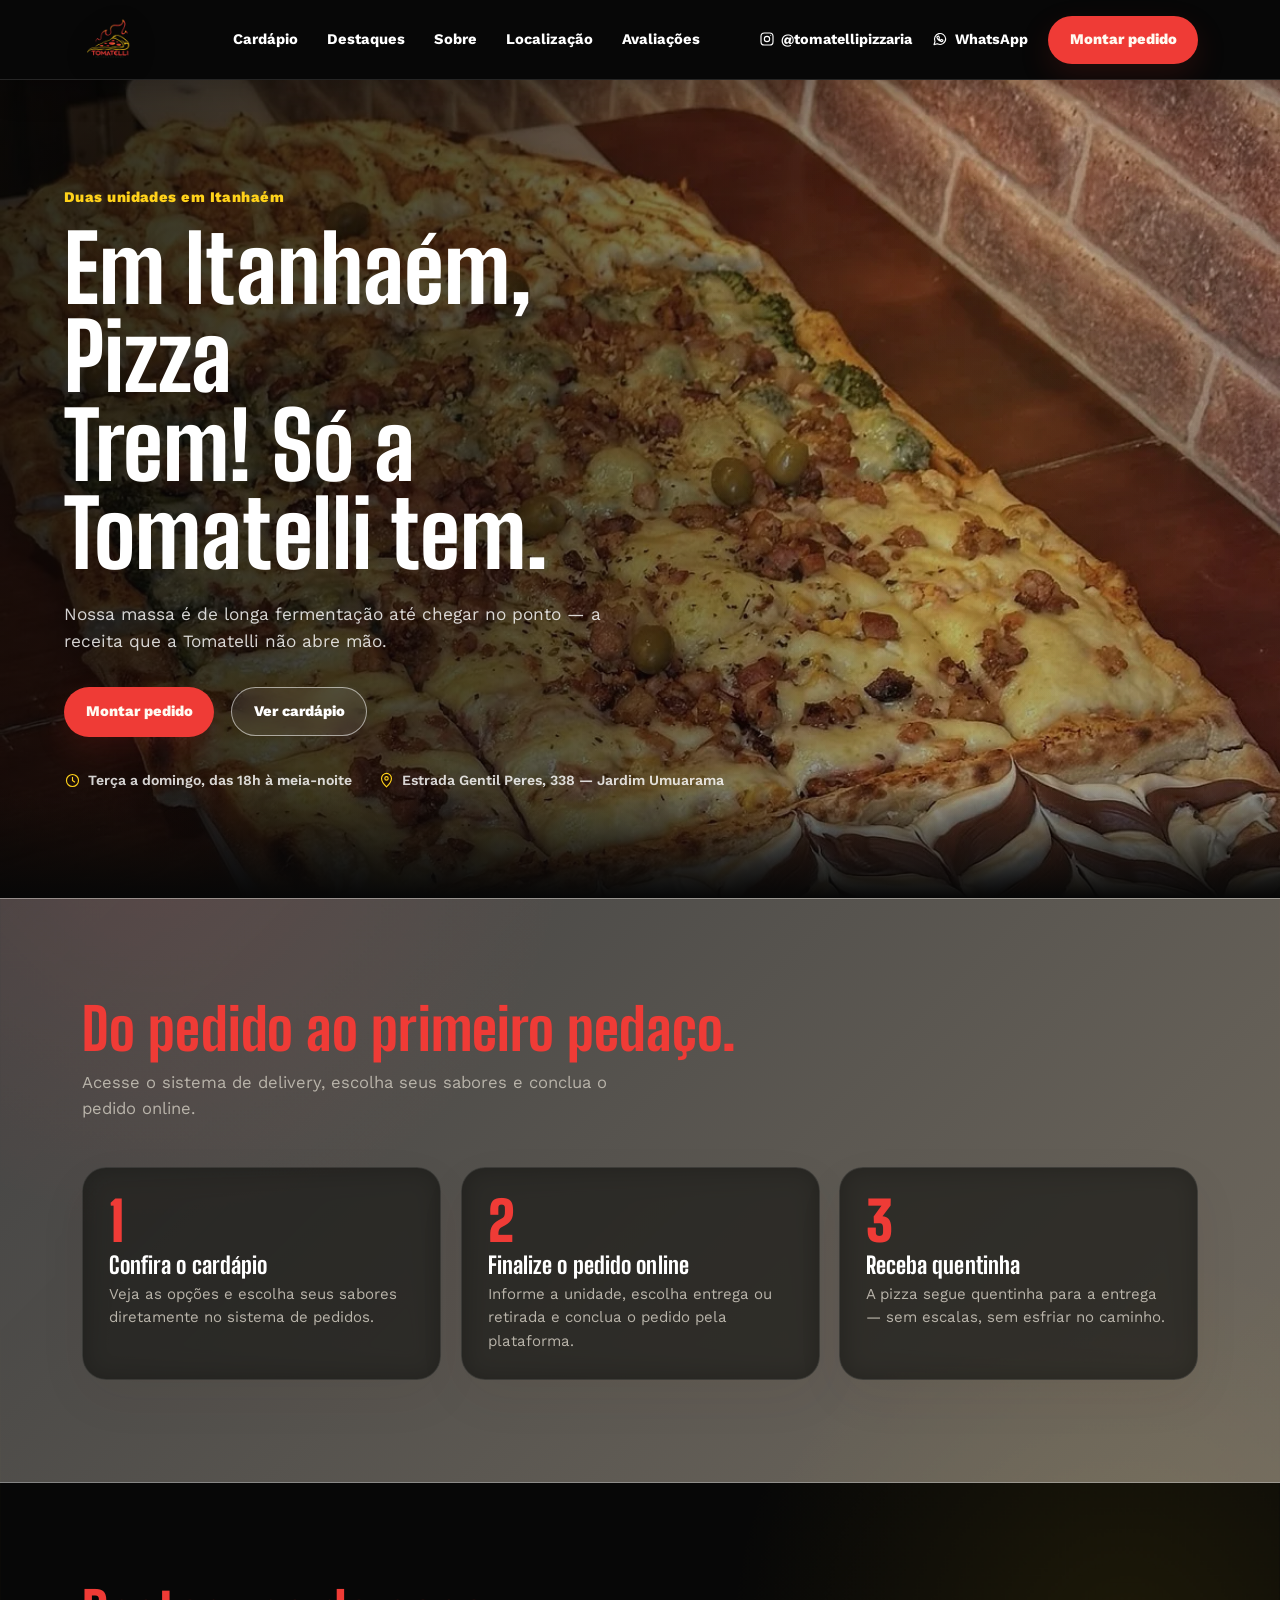
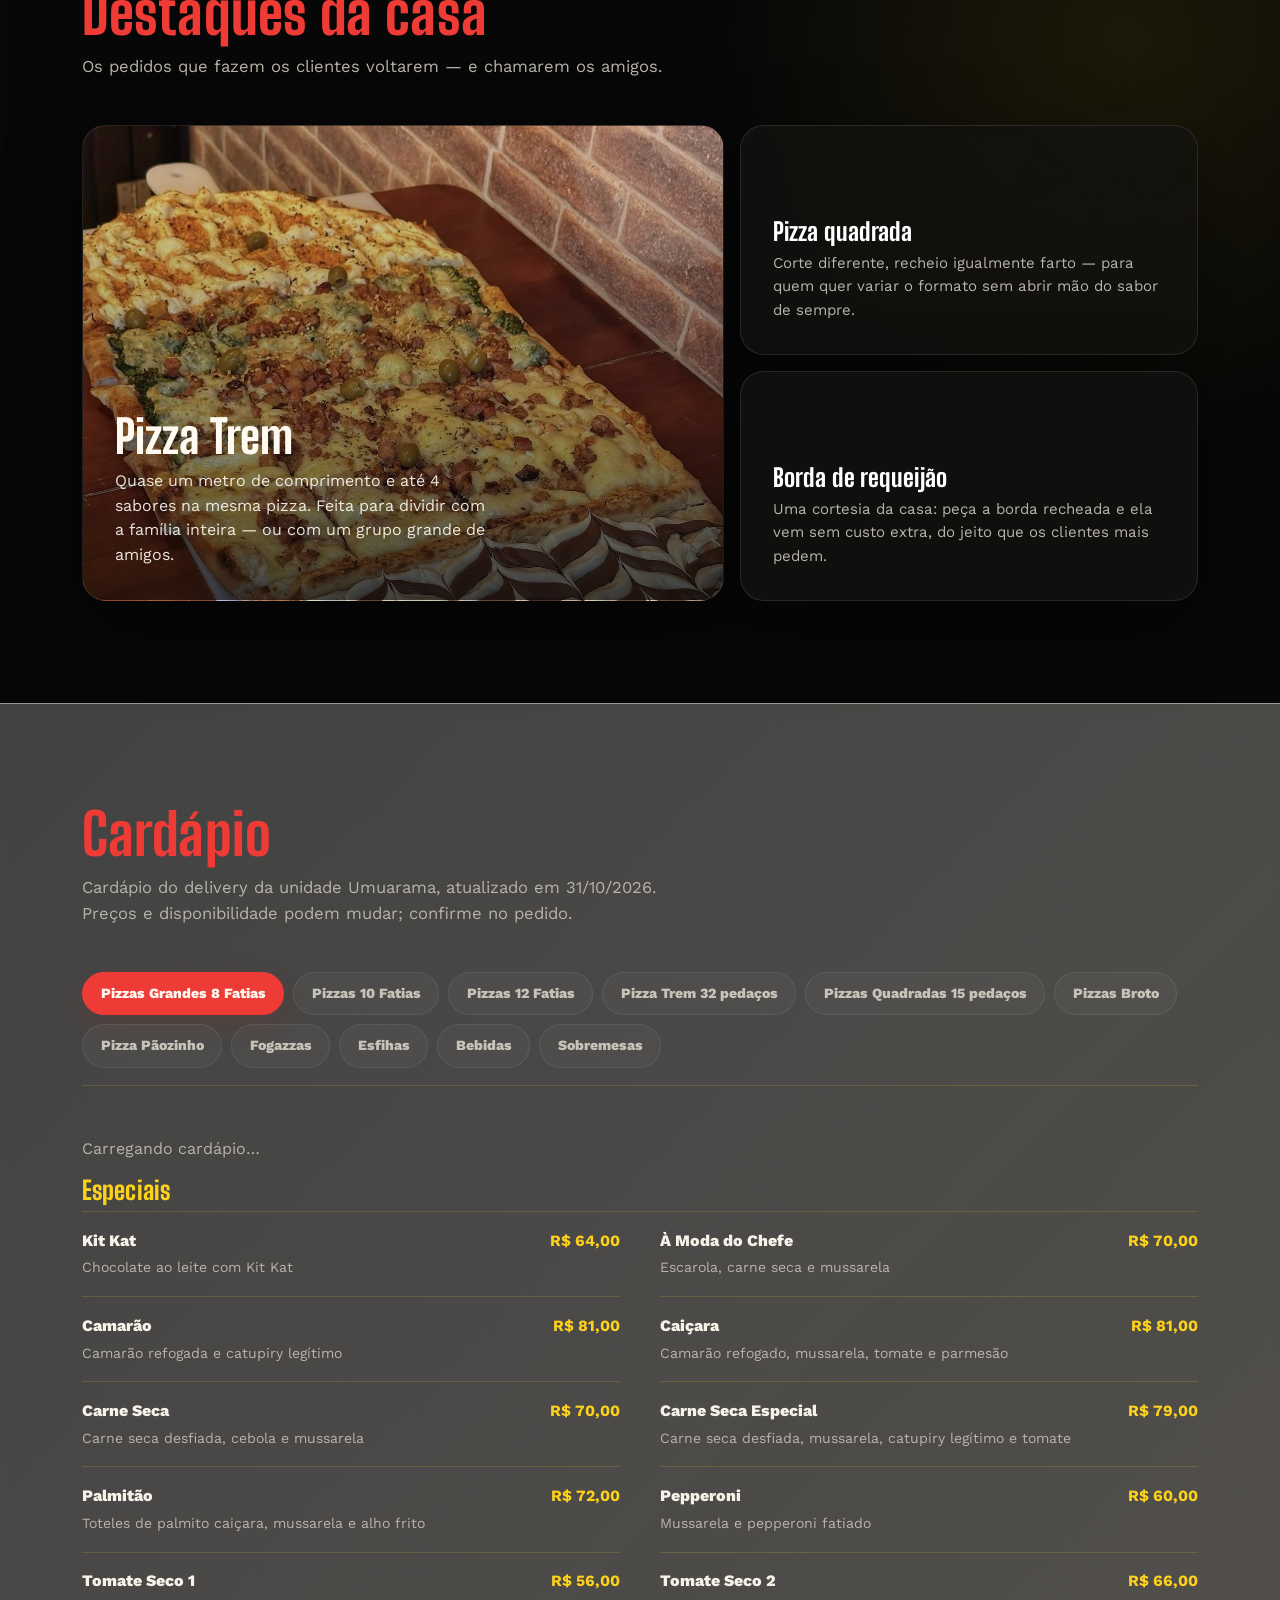
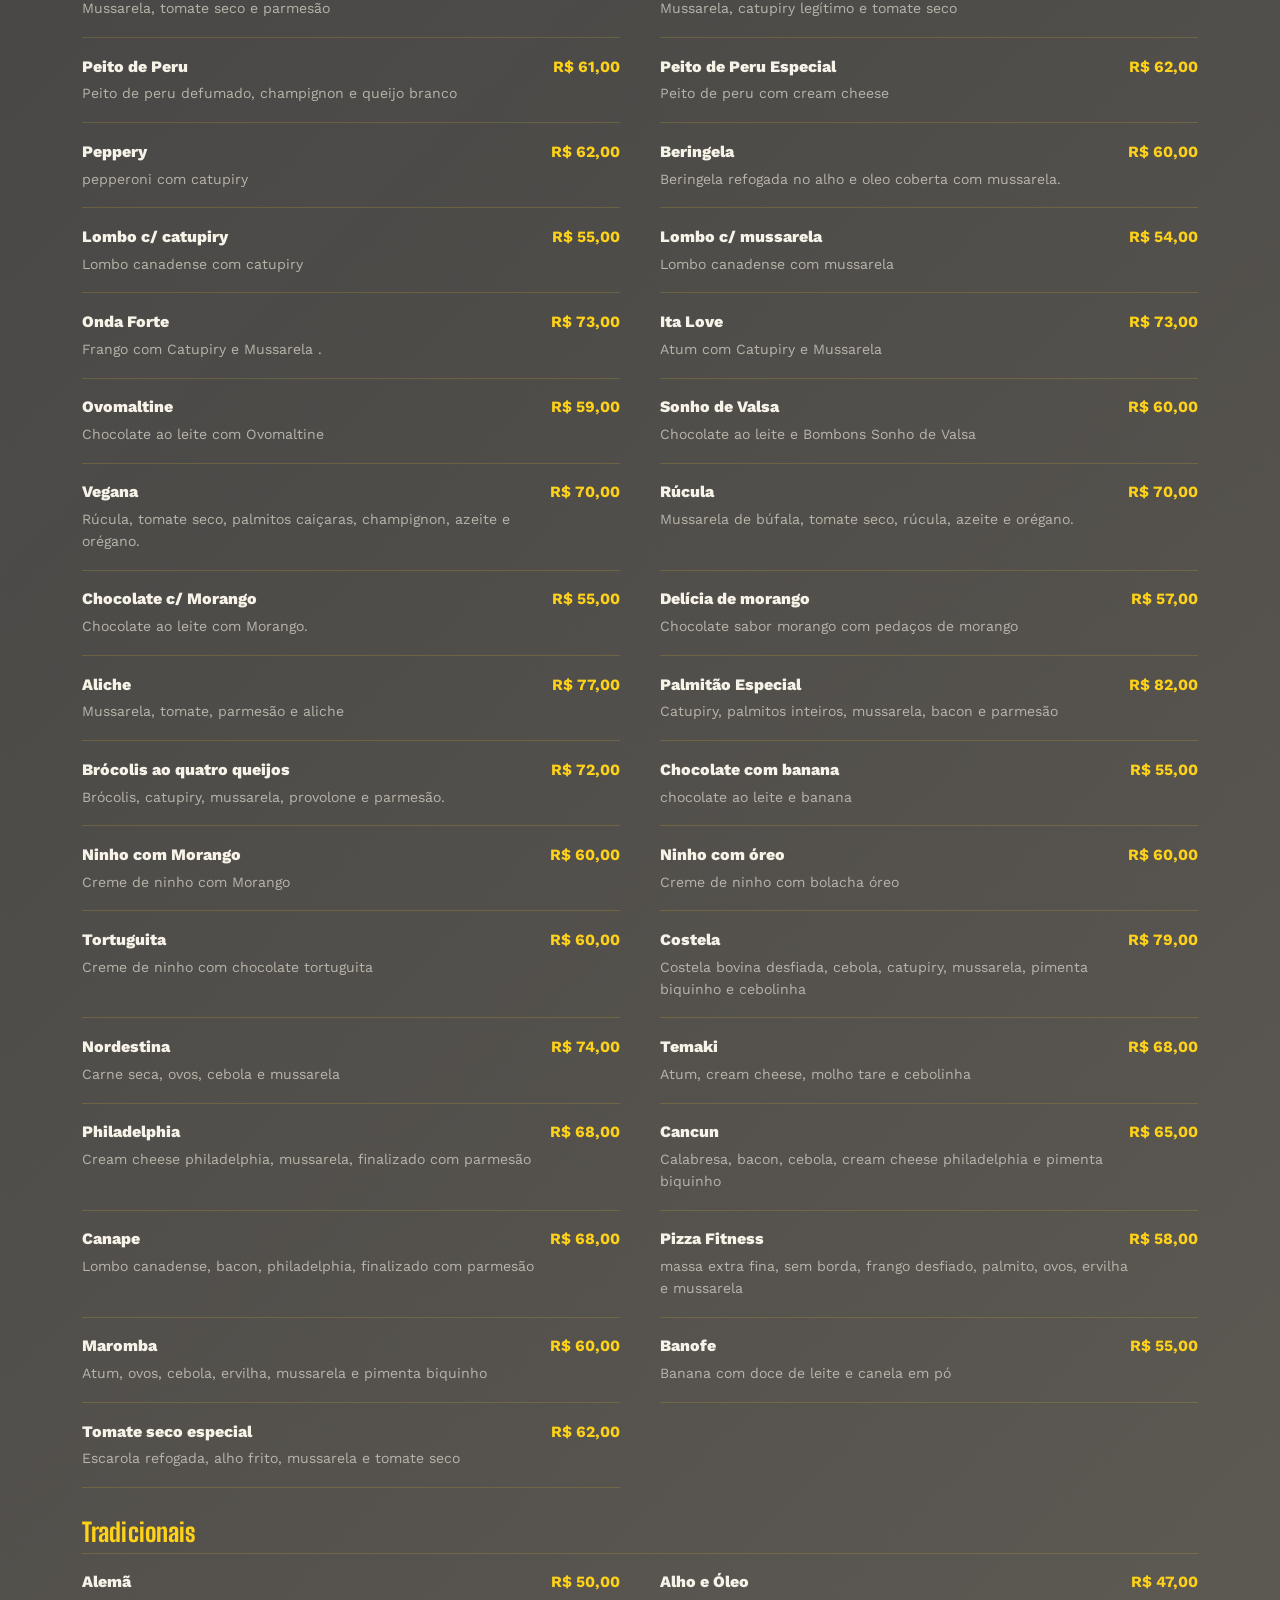
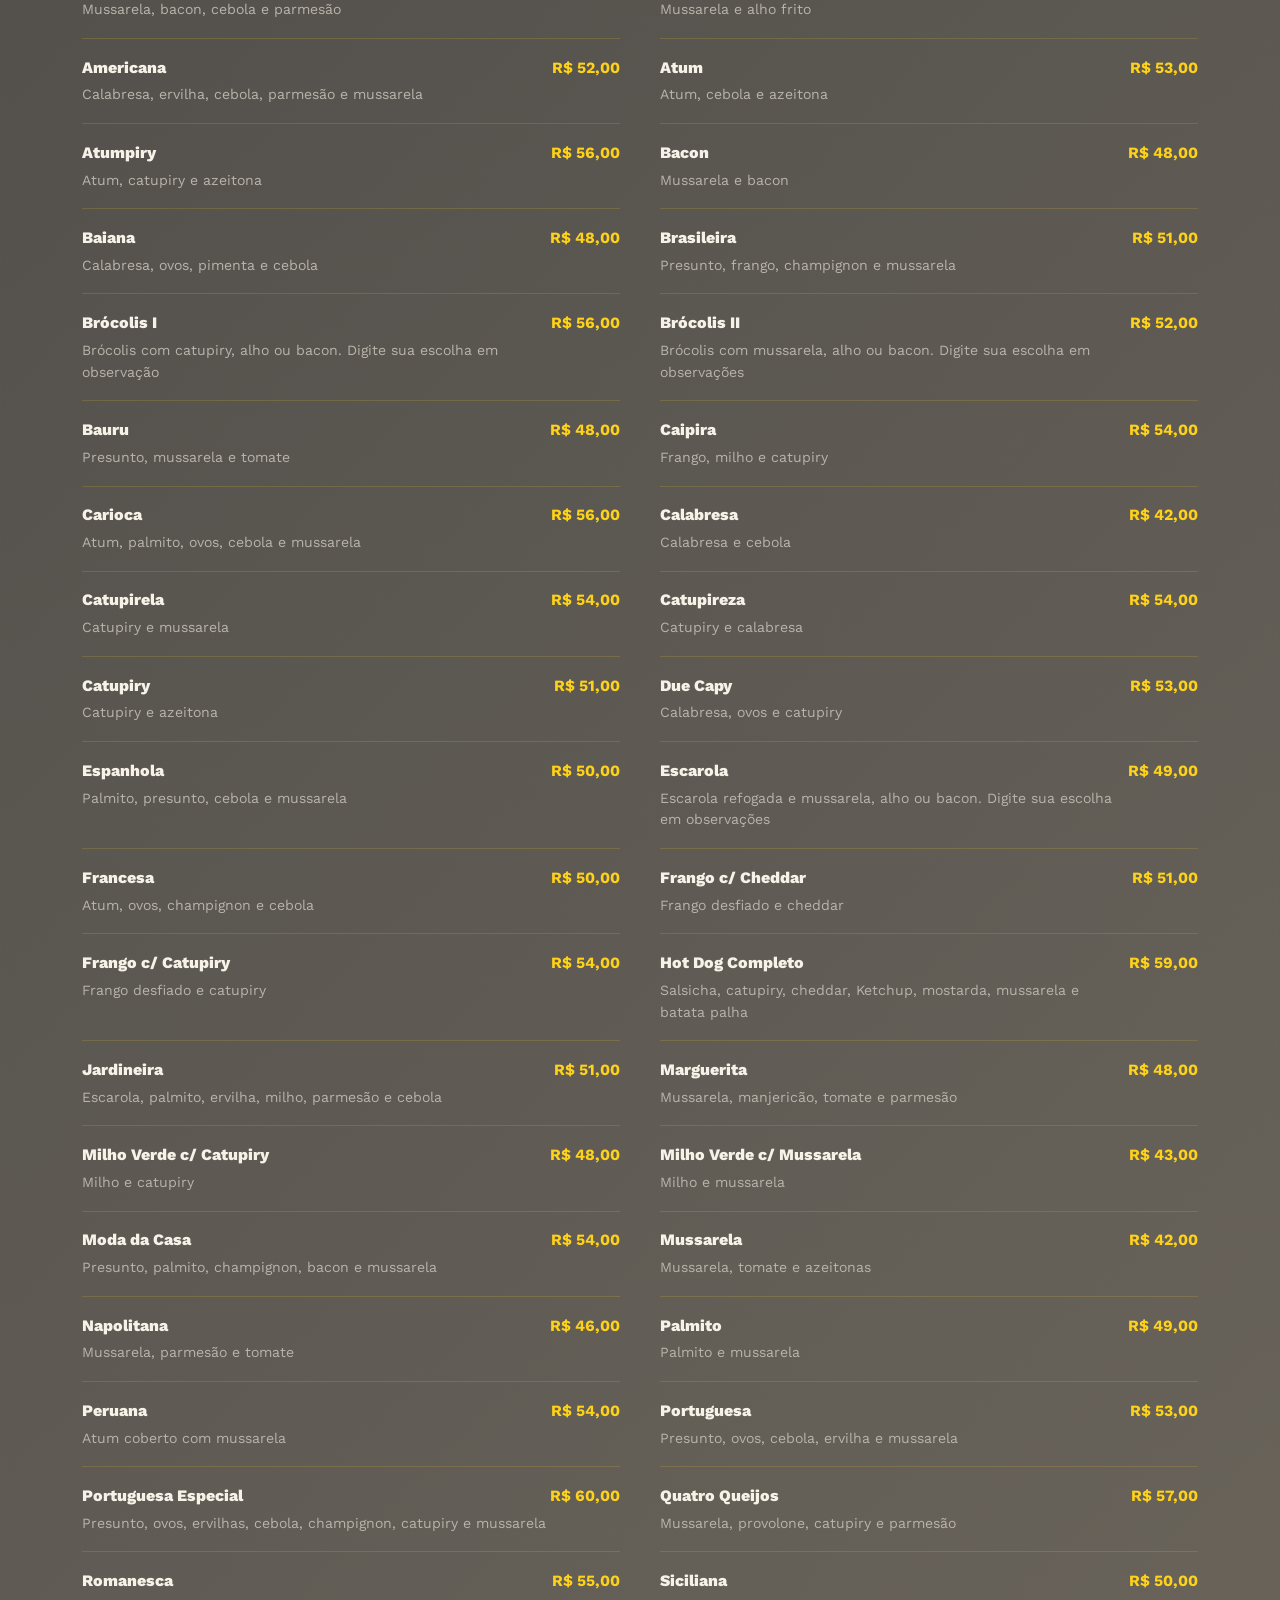
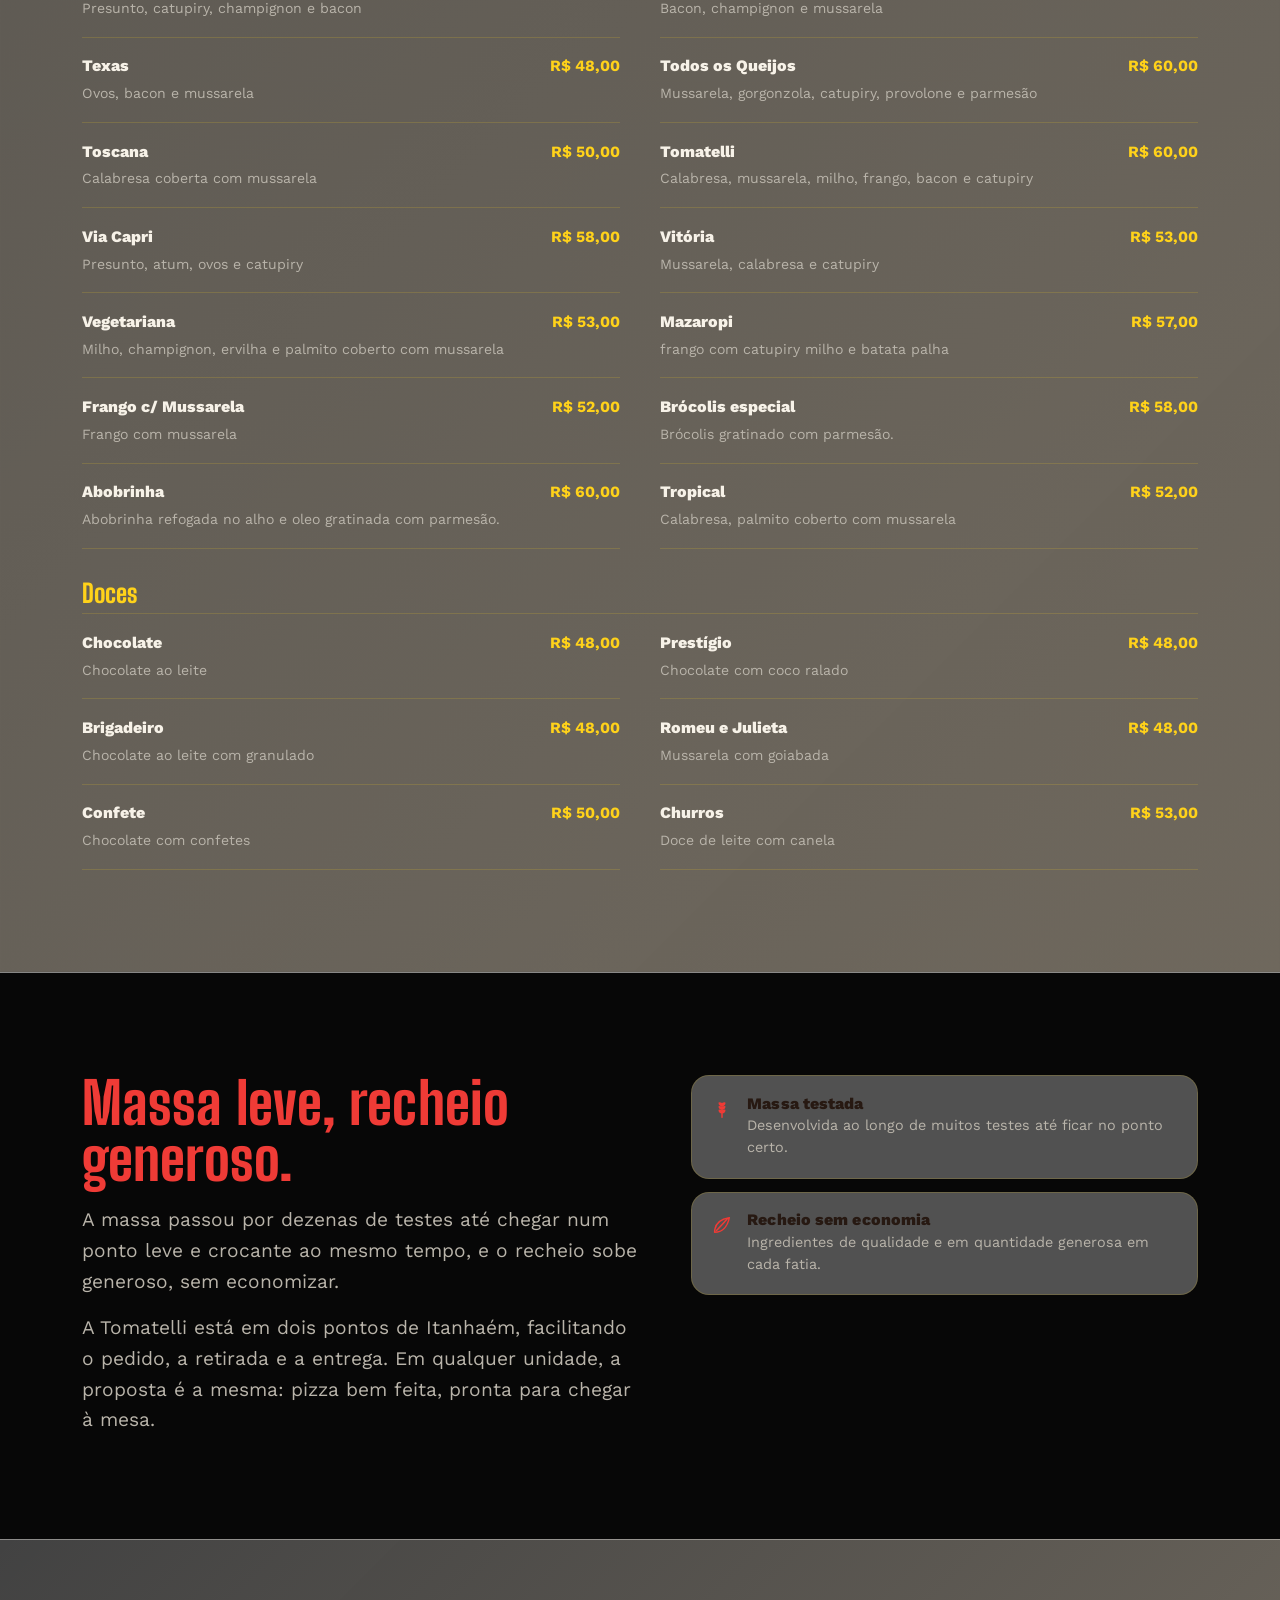
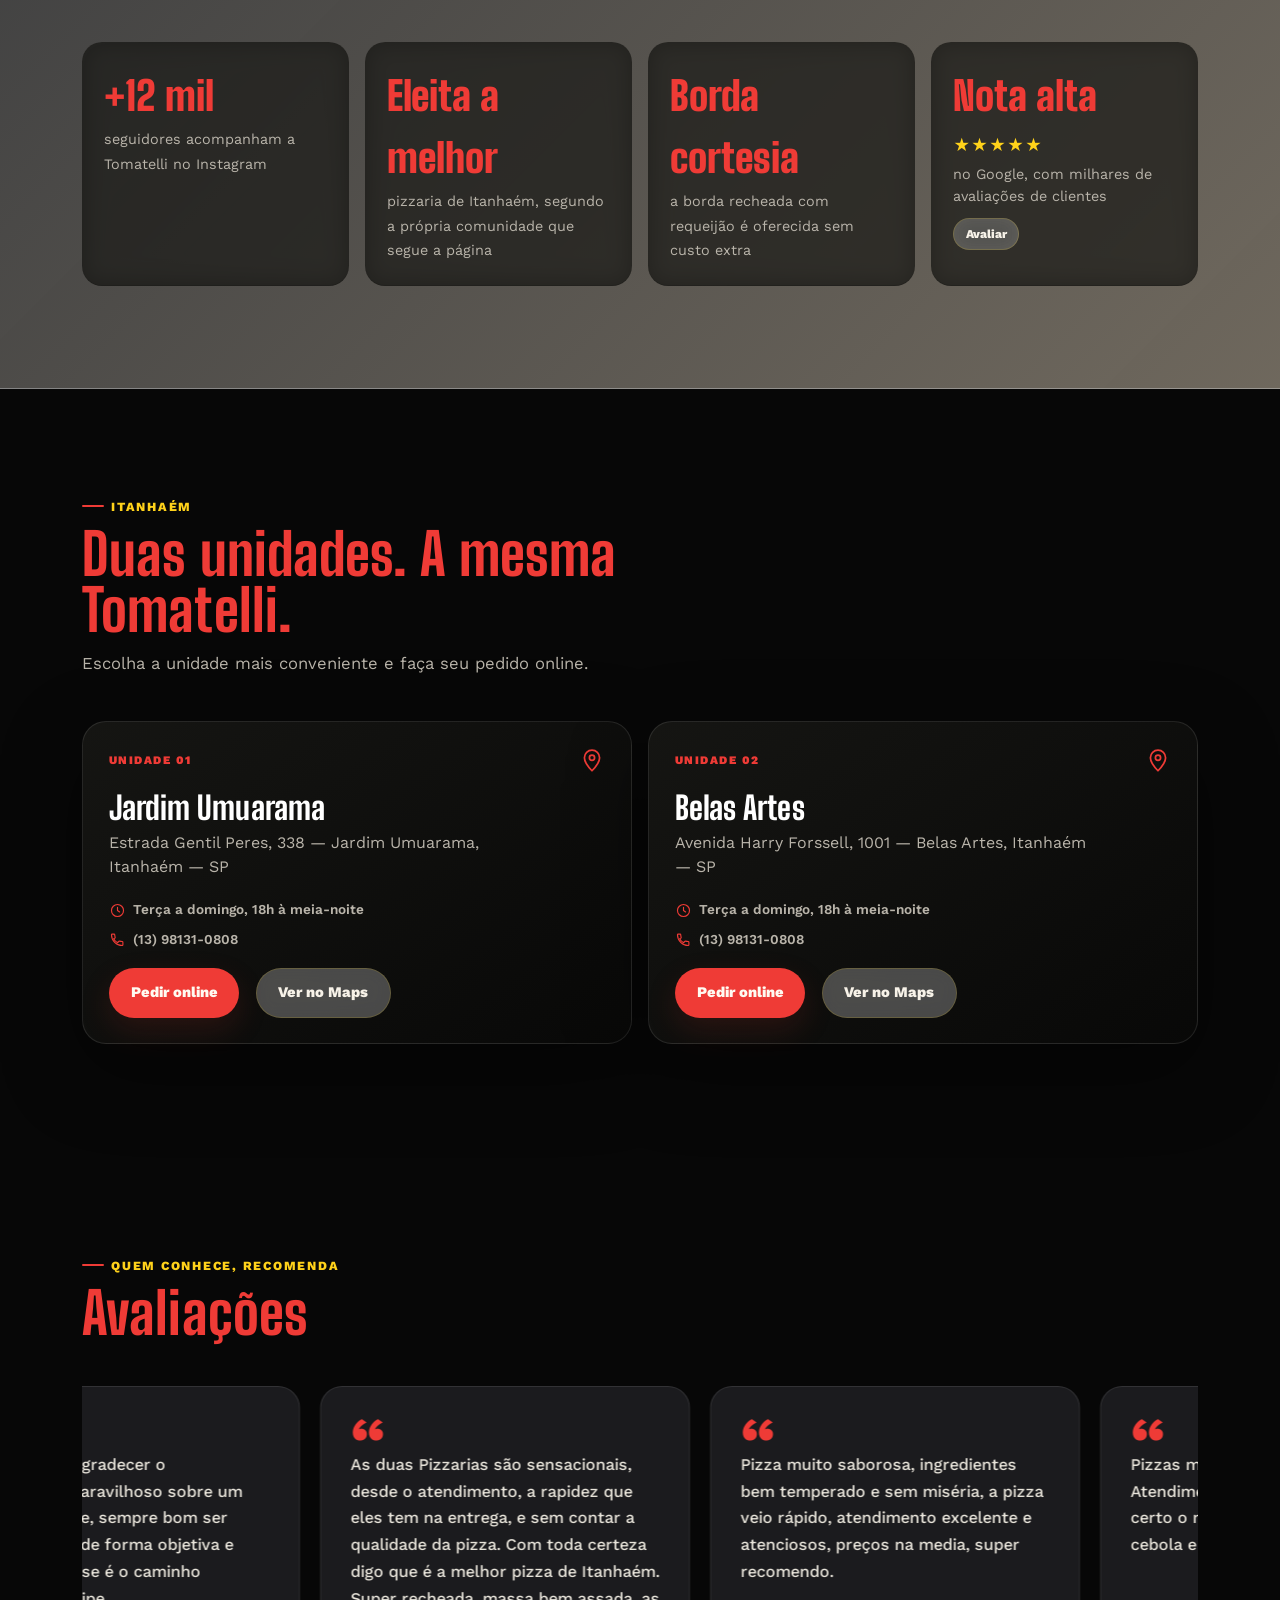
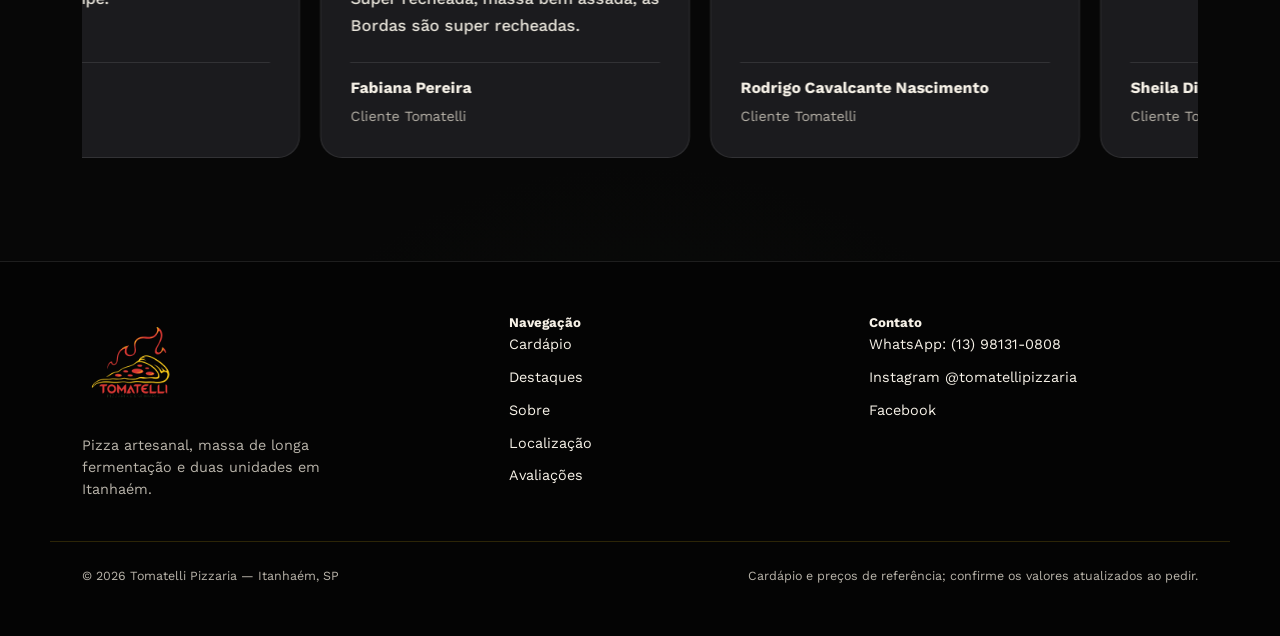
==== commit 44b61e37: "Add files via upload" ====
--- a/index.html
+++ b/index.html
@@ -48,11 +48,6 @@
         <path d="M4 20c8 0 14-6 16-16C10 5.5 4 11 4 20Z" />
         <path d="M6 18C10 14 13 11 18 5" />
       </symbol>
-      <symbol id="icon-flame" viewBox="0 0 24 24" fill="none" stroke="currentColor" stroke-width="1.6"
-        stroke-linecap="round" stroke-linejoin="round">
-        <path d="M12 3s4 3.6 4 8a4 4 0 0 1-8 0c0-1 .4-1.8 1-2.5C9.3 10 9 11 9 12a3 3 0 0 0 6 0c0-3.2-2-5.4-3-9Z" />
-        <path d="M8.5 14.5a5.5 5.5 0 0 0 11 0c0-2-.8-3.4-1.7-4.7" />
-      </symbol>
       <symbol id="icon-wheat" viewBox="0 0 24 24" fill="none" stroke="currentColor" stroke-width="1.6"
         stroke-linecap="round" stroke-linejoin="round">
         <path d="M12 21V6" />
@@ -75,12 +70,25 @@
         <a href="#cardapio">Cardápio</a>
         <a href="#destaques">Destaques</a>
         <a href="#sobre">Sobre</a>
-        <a href="#localizacao">Localização</a>
+        <a href="#localizacao">Localização</a>
         <a href="#avaliacoes">Avaliações</a>
       </nav>
       <div class="header-right">
-        <a class="phone-line instagram-link" href="https://www.instagram.com/tomatellipizzaria/" target="_blank" rel="noopener noreferrer" aria-label="Instagram da Tomatelli"><svg aria-hidden="true" viewBox="0 0 24 24" fill="none" stroke="currentColor" stroke-width="1.7" stroke-linecap="round" stroke-linejoin="round"><rect x="3" y="3" width="18" height="18" rx="5"/><circle cx="12" cy="12" r="4"/><circle cx="17.5" cy="6.5" r=".8" fill="currentColor" stroke="none"/></svg>@tomatellipizzaria</a>
-        <a class="btn btn--solid" id="waHeaderBtn" href="https://tomatellipizzaria.wabiz.delivery/" target="_blank" rel="noopener noreferrer">Montar pedido</a>
+        <a class="phone-line instagram-link" href="https://www.instagram.com/tomatellipizzaria/" target="_blank"
+          rel="noopener noreferrer" aria-label="Instagram da Tomatelli"><svg aria-hidden="true" viewBox="0 0 24 24"
+            fill="none" stroke="currentColor" stroke-width="1.7" stroke-linecap="round" stroke-linejoin="round">
+            <rect x="3" y="3" width="18" height="18" rx="5" />
+            <circle cx="12" cy="12" r="4" />
+            <circle cx="17.5" cy="6.5" r=".8" fill="currentColor" stroke="none" />
+          </svg>@tomatellipizzaria</a>
+        <a class="phone-line whatsapp-link" href="https://wa.me/5513981310808" target="_blank"
+          rel="noopener noreferrer" aria-label="WhatsApp da Tomatelli"><svg aria-hidden="true" viewBox="0 0 24 24"
+            fill="none" stroke="currentColor" stroke-width="1.7" stroke-linecap="round" stroke-linejoin="round">
+            <path d="M20.5 11.7a8.4 8.4 0 0 1-12.4 7.4L3 20.5l1.5-4.8a8.4 8.4 0 1 1 16-4Z" />
+            <path d="M8.5 8.2c.3-.5.6-.5.9-.5h.5c.2 0 .4.1.5.4l.7 1.7c.1.2 0 .4-.1.6l-.5.6c-.2.2-.2.4 0 .6.5.9 1.2 1.6 2.1 2.1.2.1.4.1.6-.1l.7-.8c.2-.2.4-.2.6-.1l1.6.8c.2.1.3.3.3.5 0 .4-.2 1.1-.7 1.4-.5.4-1.1.6-1.8.4-1.1-.2-2.4-.8-3.7-2-1.5-1.3-2.4-2.8-2.7-3.8-.3-.8 0-1.4.3-1.8Z" />
+          </svg>WhatsApp</a>
+        <a class="btn btn--solid js-elastico" id="waHeaderBtn" href="https://tomatellipizzaria.wabiz.delivery/" target="_blank"
+          rel="noopener noreferrer">Montar pedido</a>
         <button class="hamburger" id="hamburgerBtn" aria-expanded="false" aria-controls="mobileNav"
           aria-label="Abrir menu">
           <span></span><span></span><span></span>
@@ -106,12 +114,25 @@
       <a href="#cardapio" data-close>Cardápio</a>
       <a href="#destaques" data-close>Destaques</a>
       <a href="#sobre" data-close>Sobre</a>
-      <a href="#localizacao" data-close>Localização</a>
+      <a href="#localizacao" data-close>Localização</a>
       <a href="#avaliacoes" data-close>Avaliações</a>
     </nav>
     <div class="mobile-nav__foot">
-      <a class="phone-line instagram-link" href="https://www.instagram.com/tomatellipizzaria/" target="_blank" rel="noopener noreferrer" aria-label="Instagram da Tomatelli"><svg aria-hidden="true" viewBox="0 0 24 24" fill="none" stroke="currentColor" stroke-width="1.7" stroke-linecap="round" stroke-linejoin="round"><rect x="3" y="3" width="18" height="18" rx="5"/><circle cx="12" cy="12" r="4"/><circle cx="17.5" cy="6.5" r=".8" fill="currentColor" stroke="none"/></svg>@tomatellipizzaria</a>
-      <a class="btn btn--solid" id="waMobileBtn" href="https://tomatellipizzaria.wabiz.delivery/" target="_blank" rel="noopener noreferrer" data-close>Montar pedido</a>
+      <a class="phone-line instagram-link" href="https://www.instagram.com/tomatellipizzaria/" target="_blank"
+        rel="noopener noreferrer" aria-label="Instagram da Tomatelli"><svg aria-hidden="true" viewBox="0 0 24 24"
+          fill="none" stroke="currentColor" stroke-width="1.7" stroke-linecap="round" stroke-linejoin="round">
+          <rect x="3" y="3" width="18" height="18" rx="5" />
+          <circle cx="12" cy="12" r="4" />
+          <circle cx="17.5" cy="6.5" r=".8" fill="currentColor" stroke="none" />
+        </svg>@tomatellipizzaria</a>
+      <a class="phone-line whatsapp-link" href="https://wa.me/5513981310808" target="_blank"
+        rel="noopener noreferrer" aria-label="WhatsApp da Tomatelli"><svg aria-hidden="true" viewBox="0 0 24 24"
+          fill="none" stroke="currentColor" stroke-width="1.7" stroke-linecap="round" stroke-linejoin="round">
+          <path d="M20.5 11.7a8.4 8.4 0 0 1-12.4 7.4L3 20.5l1.5-4.8a8.4 8.4 0 1 1 16-4Z" />
+          <path d="M8.5 8.2c.3-.5.6-.5.9-.5h.5c.2 0 .4.1.5.4l.7 1.7c.1.2 0 .4-.1.6l-.5.6c-.2.2-.2.4 0 .6.5.9 1.2 1.6 2.1 2.1.2.1.4.1.6-.1l.7-.8c.2-.2.4-.2.6-.1l1.6.8c.2.1.3.3.3.5 0 .4-.2 1.1-.7 1.4-.5.4-1.1.6-1.8.4-1.1-.2-2.4-.8-3.7-2-1.5-1.3-2.4-2.8-2.7-3.8-.3-.8 0-1.4.3-1.8Z" />
+        </svg>WhatsApp</a>
+      <a class="btn btn--solid js-elastico" id="waMobileBtn" href="https://tomatellipizzaria.wabiz.delivery/" target="_blank"
+        rel="noopener noreferrer" data-close>Montar pedido</a>
     </div>
   </div>
 
@@ -122,11 +143,12 @@
       <div class="hero__grid">
         <div>
           <p class="hero__kicker">Duas unidades em Itanhaém</p>
-          <h1>Em Itanhaém, Pizza&nbsp;Trem! Só a Tomatelli tem.</h1>
-          <p class="hero__sub">Massa que passou por dezenas de testes até chegar no ponto e recheio sem economia — a
+          <h1 class="js-pintar">Em Itanhaém, Pizza&nbsp;Trem! Só a Tomatelli tem.</h1>
+          <p class="hero__sub">Nossa massa é de longa fermentação até chegar no ponto — a
             receita que a Tomatelli não abre mão.</p>
           <div class="hero__actions">
-            <a class="btn btn--solid" id="waHeroBtn" href="https://tomatellipizzaria.wabiz.delivery/" target="_blank" rel="noopener noreferrer">Montar pedido</a>
+            <a class="btn btn--solid js-elastico" id="waHeroBtn" href="https://tomatellipizzaria.wabiz.delivery/" target="_blank"
+              rel="noopener noreferrer">Montar pedido</a>
             <a class="btn btn--ghost" href="#cardapio">Ver cardápio</a>
           </div>
           <ul class="hero__meta">
@@ -166,7 +188,7 @@
           <div class="step">
             <div class="step__num">3</div>
             <h3>Receba quentinha</h3>
-            <p>A pizza sai do forno direto para a entrega — sem escalas, sem esfriar no caminho.</p>
+            <p>A pizza segue quentinha para a entrega — sem escalas, sem esfriar no caminho.</p>
           </div>
         </div>
       </div>
@@ -204,310 +226,13 @@
       <div class="container">
         <div class="section-head">
           <h2>Cardápio</h2>
-          <p>Preços de referência para pizza grande e média — confirme os valores atualizados na hora do pedido.</p>
-        </div>
-
-        <div class="menu-tabs" role="tablist" aria-label="Categorias do cardápio">
-          <button class="menu-tab is-active" role="tab" aria-selected="true"
-            data-tab="tradicionais">Tradicionais</button>
-          <button class="menu-tab" role="tab" aria-selected="false" data-tab="especiais">Especiais da casa</button>
-          <button class="menu-tab" role="tab" aria-selected="false" data-tab="doces">Doces</button>
-          <button class="menu-tab" role="tab" aria-selected="false" data-tab="bebidas">Bebidas</button>
-        </div>
-
-        <div class="menu-panels">
-
-          <div class="menu-panel is-active" data-panel="tradicionais" role="tabpanel">
-            <div class="menu-legend"><span>Média (6 fatias)</span><span>Grande (10 fatias)</span></div>
-            <ul class="menu-list">
-              <li class="menu-item">
-                <div class="menu-item__row">
-                  <h4>Marguerita</h4>
-                  <div class="menu-item__price"><span>R$ 46</span><b>R$ 58</b></div>
-                </div>
-                <p>Molho de tomate artesanal, mussarela, tomate em rodelas, manjericão fresco e orégano.</p>
-              </li>
-              <li class="menu-item">
-                <div class="menu-item__row">
-                  <h4>Calabresa</h4>
-                  <div class="menu-item__price"><span>R$ 48</span><b>R$ 61</b></div>
-                </div>
-                <p>Calabresa fatiada, cebola roxa, azeitona e orégano.</p>
-              </li>
-              <li class="menu-item">
-                <div class="menu-item__row">
-                  <h4>Mussarela</h4>
-                  <div class="menu-item__price"><span>R$ 44</span><b>R$ 55</b></div>
-                </div>
-                <p>Camada generosa de queijo mussarela e orégano.</p>
-              </li>
-              <li class="menu-item">
-                <div class="menu-item__row">
-                  <h4>Portuguesa</h4>
-                  <div class="menu-item__price"><span>R$ 52</span><b>R$ 66</b></div>
-                </div>
-                <p>Presunto, ovo, cebola, azeitona e ervilha.</p>
-              </li>
-              <li class="menu-item">
-                <div class="menu-item__row">
-                  <h4>Frango com catupiry</h4>
-                  <div class="menu-item__price"><span>R$ 54</span><b>R$ 68</b></div>
-                </div>
-                <p>Frango desfiado temperado com catupiry cremoso.</p>
-              </li>
-              <li class="menu-item">
-                <div class="menu-item__row">
-                  <h4>Atum</h4>
-                  <div class="menu-item__price"><span>R$ 53</span><b>R$ 67</b></div>
-                </div>
-                <p>Atum, cebola roxa, azeitona e orégano.</p>
-              </li>
-              <li class="menu-item">
-                <div class="menu-item__row">
-                  <h4>Milho verde com catupiry</h4>
-                  <div class="menu-item__price"><span>R$ 47</span><b>R$ 60</b></div>
-                </div>
-                <p>Milho verde, catupiry cremoso e orégano.</p>
-              </li>
-              <li class="menu-item">
-                <div class="menu-item__row">
-                  <h4>Escarola</h4>
-                  <div class="menu-item__price"><span>R$ 50</span><b>R$ 63</b></div>
-                </div>
-                <p>Escarola refogada com alho, com opção de bacon.</p>
-              </li>
-              <li class="menu-item">
-                <div class="menu-item__row">
-                  <h4>Napolitana</h4>
-                  <div class="menu-item__price"><span>R$ 52</span><b>R$ 65</b></div>
-                </div>
-                <p>Mussarela, tomate, parmesão e manjericão fresco.</p>
-              </li>
-              <li class="menu-item">
-                <div class="menu-item__row">
-                  <h4>Americana</h4>
-                  <div class="menu-item__price"><span>R$ 52</span><b>R$ 65</b></div>
-                </div>
-                <p>Presunto, milho, ervilha e catupiry.</p>
-              </li>
-            </ul>
-          </div>
-
-          <div class="menu-panel" data-panel="especiais" role="tabpanel" hidden>
-            <div class="menu-legend"><span>Média (6 fatias)</span><span>Grande (10 fatias)</span></div>
-            <ul class="menu-list">
-              <li class="menu-item">
-                <div class="menu-item__row">
-                  <h4>Tomatelli (especial da casa)</h4>
-                  <div class="menu-item__price"><span>R$ 62</span><b>R$ 79</b></div>
-                </div>
-                <p>Mussarela de búfala, tomate seco, rúcula e lascas de parmesão.</p>
-              </li>
-              <li class="menu-item">
-                <div class="menu-item__row">
-                  <h4>Lombinho com catupiry</h4>
-                  <div class="menu-item__price"><span>R$ 56</span><b>R$ 70</b></div>
-                </div>
-                <p>Lombo suíno fatiado, catupiry cremoso e orégano.</p>
-              </li>
-              <li class="menu-item">
-                <div class="menu-item__row">
-                  <h4>Camarão especial</h4>
-                  <div class="menu-item__price"><span>R$ 68</span><b>R$ 86</b></div>
-                </div>
-                <p>Camarões refogados, catupiry e cebolinha fresca.</p>
-              </li>
-              <li class="menu-item">
-                <div class="menu-item__row">
-                  <h4>Palmito com catupiry</h4>
-                  <div class="menu-item__price"><span>R$ 56</span><b>R$ 70</b></div>
-                </div>
-                <p>Palmito, catupiry cremoso e azeitona preta.</p>
-              </li>
-              <li class="menu-item">
-                <div class="menu-item__row">
-                  <h4>Chester com cheddar</h4>
-                  <div class="menu-item__price"><span>R$ 58</span><b>R$ 73</b></div>
-                </div>
-                <p>Chester desfiado, molho cheddar e orégano.</p>
-              </li>
-              <li class="menu-item">
-                <div class="menu-item__row">
-                  <h4>À moda do chefe</h4>
-                  <div class="menu-item__price"><span>R$ 62</span><b>R$ 78</b></div>
-                </div>
-                <p>Carne seca desfiada, requeijão e cebola caramelizada.</p>
-              </li>
-              <li class="menu-item">
-                <div class="menu-item__row">
-                  <h4>Quatro queijos</h4>
-                  <div class="menu-item__price"><span>R$ 58</span><b>R$ 74</b></div>
-                </div>
-                <p>Mussarela, provolone, parmesão e gorgonzola.</p>
-              </li>
-              <li class="menu-item">
-                <div class="menu-item__row">
-                  <h4>Siciliana</h4>
-                  <div class="menu-item__price"><span>R$ 54</span><b>R$ 68</b></div>
-                </div>
-                <p>Calabresa, pimenta biquinho, cebola roxa e azeitona.</p>
-              </li>
-              <li class="menu-item">
-                <div class="menu-item__row">
-                  <h4>Romanesca</h4>
-                  <div class="menu-item__price"><span>R$ 52</span><b>R$ 66</b></div>
-                </div>
-                <p>Presunto, ovo, azeitona e alho frito.</p>
-              </li>
-              <li class="menu-item">
-                <div class="menu-item__row">
-                  <h4>Toscana</h4>
-                  <div class="menu-item__price"><span>R$ 54</span><b>R$ 68</b></div>
-                </div>
-                <p>Linguiça toscana, pimentão, cebola e orégano.</p>
-              </li>
-            </ul>
-          </div>
-
-          <div class="menu-panel" data-panel="doces" role="tabpanel" hidden>
-            <div class="menu-legend"><span>Média (6 fatias)</span><span>Grande (10 fatias)</span></div>
-            <ul class="menu-list">
-              <li class="menu-item">
-                <div class="menu-item__row">
-                  <h4>Chocolate ao leite</h4>
-                  <div class="menu-item__price"><span>R$ 46</span><b>R$ 58</b></div>
-                </div>
-                <p>Cobertura generosa de chocolate ao leite derretido.</p>
-              </li>
-              <li class="menu-item">
-                <div class="menu-item__row">
-                  <h4>Brigadeiro</h4>
-                  <div class="menu-item__price"><span>R$ 48</span><b>R$ 60</b></div>
-                </div>
-                <p>Chocolate cremoso com granulado.</p>
-              </li>
-              <li class="menu-item">
-                <div class="menu-item__row">
-                  <h4>Romeu e Julieta</h4>
-                  <div class="menu-item__price"><span>R$ 46</span><b>R$ 58</b></div>
-                </div>
-                <p>Goiabada derretida com mussarela.</p>
-              </li>
-              <li class="menu-item">
-                <div class="menu-item__row">
-                  <h4>Prestígio</h4>
-                  <div class="menu-item__price"><span>R$ 50</span><b>R$ 62</b></div>
-                </div>
-                <p>Chocolate ao leite com coco ralado.</p>
-              </li>
-              <li class="menu-item">
-                <div class="menu-item__row">
-                  <h4>Ovomaltine</h4>
-                  <div class="menu-item__price"><span>R$ 52</span><b>R$ 65</b></div>
-                </div>
-                <p>Chocolate coberto com Ovomaltine crocante.</p>
-              </li>
-              <li class="menu-item">
-                <div class="menu-item__row">
-                  <h4>Confete</h4>
-                  <div class="menu-item__price"><span>R$ 50</span><b>R$ 63</b></div>
-                </div>
-                <p>Chocolate branco com confetes coloridos.</p>
-              </li>
-              <li class="menu-item">
-                <div class="menu-item__row">
-                  <h4>Kit Kat</h4>
-                  <div class="menu-item__price"><span>R$ 54</span><b>R$ 68</b></div>
-                </div>
-                <p>Chocolate ao leite com pedaços de Kit Kat.</p>
-              </li>
-            </ul>
-          </div>
-
-          <div class="menu-panel" data-panel="bebidas" role="tabpanel" hidden>
-            <ul class="menu-list">
-              <li class="menu-item menu-item--single">
-                <div class="menu-item__row">
-                  <h4>Água mineral 500ml</h4>
-                  <div class="menu-item__price"><b>R$ 6</b></div>
-                </div>
-              </li>
-              <li class="menu-item menu-item--single">
-                <div class="menu-item__row">
-                  <h4>Água com gás 500ml</h4>
-                  <div class="menu-item__price"><b>R$ 7</b></div>
-                </div>
-              </li>
-              <li class="menu-item menu-item--single">
-                <div class="menu-item__row">
-                  <h4>Coca-Cola lata 350ml</h4>
-                  <div class="menu-item__price"><b>R$ 8</b></div>
-                </div>
-              </li>
-              <li class="menu-item menu-item--single">
-                <div class="menu-item__row">
-                  <h4>Coca-Cola sem açúcar lata</h4>
-                  <div class="menu-item__price"><b>R$ 8</b></div>
-                </div>
-              </li>
-              <li class="menu-item menu-item--single">
-                <div class="menu-item__row">
-                  <h4>Coca-Cola PET 2L</h4>
-                  <div class="menu-item__price"><b>R$ 16</b></div>
-                </div>
-              </li>
-              <li class="menu-item menu-item--single">
-                <div class="menu-item__row">
-                  <h4>Guaraná Antarctica lata</h4>
-                  <div class="menu-item__price"><b>R$ 7</b></div>
-                </div>
-              </li>
-              <li class="menu-item menu-item--single">
-                <div class="menu-item__row">
-                  <h4>Fanta laranja / uva lata</h4>
-                  <div class="menu-item__price"><b>R$ 7</b></div>
-                </div>
-              </li>
-              <li class="menu-item menu-item--single">
-                <div class="menu-item__row">
-                  <h4>Guaraviton</h4>
-                  <div class="menu-item__price"><b>R$ 9</b></div>
-                </div>
-              </li>
-              <li class="menu-item menu-item--single">
-                <div class="menu-item__row">
-                  <h4>Suco de açaí 500ml</h4>
-                  <div class="menu-item__price"><b>R$ 14</b></div>
-                </div>
-              </li>
-              <li class="menu-item menu-item--single">
-                <div class="menu-item__row">
-                  <h4>Skol lata 350ml</h4>
-                  <div class="menu-item__price"><b>R$ 7</b></div>
-                </div>
-              </li>
-              <li class="menu-item menu-item--single">
-                <div class="menu-item__row">
-                  <h4>Heineken long neck</h4>
-                  <div class="menu-item__price"><b>R$ 12</b></div>
-                </div>
-              </li>
-              <li class="menu-item menu-item--single">
-                <div class="menu-item__row">
-                  <h4>Corona long neck</h4>
-                  <div class="menu-item__price"><b>R$ 13</b></div>
-                </div>
-              </li>
-              <li class="menu-item menu-item--single">
-                <div class="menu-item__row">
-                  <h4>Stella Artois long neck</h4>
-                  <div class="menu-item__price"><b>R$ 12</b></div>
-                </div>
-              </li>
-            </ul>
-          </div>
-
-        </div>
+          <p>Cardápio do delivery da unidade Umuarama, atualizado em 31/10/2026. Preços e disponibilidade podem mudar; confirme no pedido.</p>
+        </div>
+
+        <div class="menu-tabs" id="menuTabs" role="tablist" aria-label="Categorias do cardápio"></div>
+        <div class="menu-panels" id="menuPanels">
+          <p class="menu-loading">Carregando cardápio…</p>
+        </div>
       </div>
     </section>
 
@@ -518,21 +243,14 @@
           <div class="section-head" style="margin-bottom:1.2rem;">
             <h2>Massa leve, recheio generoso.</h2>
           </div>
-          <p>A massa passou por dezenas de testes até chegar num ponto leve e crocante ao mesmo tempo, e o recheio sobe
-            generoso, sem economizar.</p>
-          <p>A Tomatelli está em dois pontos de Itanhaém, facilitando o pedido, a retirada e a entrega. Em qualquer
-            unidade, a proposta é a mesma: pizza bem feita, direto do forno para a mesa.</p>
+          <div class="js-pintar">
+            <p>A massa passou por dezenas de testes até chegar num ponto leve e crocante ao mesmo tempo, e o recheio sobe
+              generoso, sem economizar.</p>
+            <p>A Tomatelli está em dois pontos de Itanhaém, facilitando o pedido, a retirada e a entrega. Em qualquer
+              unidade, a proposta é a mesma: pizza bem feita, pronta para chegar à mesa.</p>
+          </div>
         </div>
         <div class="sobre__points">
-          <div class="sobre__point">
-            <svg>
-              <use href="#icon-flame" />
-            </svg>
-            <div>
-              <h4>Forno a lenha</h4>
-              <p>Assada em fogo direto, do jeito tradicional — sem atalho.</p>
-            </div>
-          </div>
           <div class="sobre__point">
             <svg>
               <use href="#icon-wheat" />
@@ -564,10 +282,10 @@
               página</span></div>
           <div class="stat"><b>Borda cortesia</b><span>a borda recheada com requeijão é oferecida sem custo extra</span>
           </div>
-          <div class="stat stat--review"><b>Nota alta</b><span>no Google, com milhares de avaliações de
+          <div class="stat stat--review"><b>Nota alta</b><div class="rating-stars" role="img" aria-label="Cinco estrelas">★★★★★</div><span>no Google, com milhares de avaliações de
               clientes</span><a class="btn btn--ghost review-link"
-              href="https://www.google.com/maps/search/?api=1&amp;query=Tomatelli+Pizzaria+Estrada+Gentil+Peres+338+Itanhaem+SP"
-              target="_blank" rel="noopener noreferrer">Avaliar no Google Maps</a></div>
+              href="https://www.google.com/maps/search/?api=1&amp;query=Tomatelli+Pizzaria+Avenida+Harry+Forssell+1001+Belas+Artes+Itanhaem+SP"
+              target="_blank" rel="noopener noreferrer">Avaliar</a></div>
         </div>
       </div>
     </section>
@@ -600,7 +318,8 @@
                 </svg>(13) 98131-0808</span>
             </div>
             <div class="local__actions">
-              <a class="btn btn--solid" href="https://tomatellipizzaria.wabiz.delivery/" id="waUnit1Btn" target="_blank" rel="noopener noreferrer">Pedir online</a>
+              <a class="btn btn--solid js-elastico" href="https://tomatellipizzaria.wabiz.delivery/" id="waUnit1Btn" target="_blank"
+                rel="noopener noreferrer">Pedir online</a>
               <a class="btn btn--ghost" href="#" id="mapsUnit1Btn" target="_blank" rel="noopener">Ver no Maps</a>
             </div>
           </article>
@@ -623,7 +342,8 @@
                 </svg>(13) 98131-0808</span>
             </div>
             <div class="local__actions">
-              <a class="btn btn--solid" href="https://tomatellipizzaria.wabiz.delivery/" id="waUnit2Btn" target="_blank" rel="noopener noreferrer">Pedir online</a>
+              <a class="btn btn--solid js-elastico" href="https://tomatellipizzaria.wabiz.delivery/" id="waUnit2Btn" target="_blank"
+                rel="noopener noreferrer">Pedir online</a>
               <a class="btn btn--ghost" href="#" id="mapsUnit2Btn" target="_blank" rel="noopener">Ver no Maps</a>
             </div>
           </article>
@@ -637,22 +357,59 @@
           <span class="eyebrow">Quem conhece, recomenda</span>
           <h2>Avaliações</h2>
         </div>
-        <div class="reviews-grid">
-          <article class="review-card">
-            <span class="review-card__quote" aria-hidden="true">“</span>
-            <blockquote>Passando pra agradecer o atendimento maravilhoso sobre um ocorrido de hoje, sempre bom ser correspondido de forma objetiva e profissional, esse é o caminho parabéns a equipe.</blockquote>
+        <div class="reviews-carousel" role="region" aria-roledescription="carrossel" aria-label="Avaliações dos clientes" tabindex="0">
+        <div class="reviews-track">
+        <div class="reviews-set">
+          <article class="review-card">
+            <span class="review-card__quote" aria-hidden="true">“</span>
+            <blockquote>Passando pra agradecer o atendimento maravilhoso sobre um ocorrido de hoje, sempre bom ser
+              correspondido de forma objetiva e profissional, esse é o caminho parabéns a equipe.</blockquote>
             <div class="review-card__author"><strong>Raphullon</strong><span>Cliente Tomatelli</span></div>
           </article>
           <article class="review-card">
             <span class="review-card__quote" aria-hidden="true">“</span>
-            <blockquote>As duas Pizzarias são sensacionais, desde o atendimento, a rapidez que eles tem na entrega, e sem contar a qualidade da pizza. Com toda certeza digo que é a melhor pizza de Itanhaém. Super recheada, massa bem assada, as Bordas são super recheadas.</blockquote>
+            <blockquote>As duas Pizzarias são sensacionais, desde o atendimento, a rapidez que eles tem na entrega, e
+              sem contar a qualidade da pizza. Com toda certeza digo que é a melhor pizza de Itanhaém. Super recheada,
+              massa bem assada, as Bordas são super recheadas.</blockquote>
             <div class="review-card__author"><strong>Fabiana Pereira</strong><span>Cliente Tomatelli</span></div>
           </article>
           <article class="review-card">
             <span class="review-card__quote" aria-hidden="true">“</span>
-            <blockquote>Pizza muito saborosa, ingredientes bem temperado e sem miséria, a pizza veio rápido, atendimento excelente e atenciosos, preços na media, super recomendo.</blockquote>
-            <div class="review-card__author"><strong>Rodrigo Cavalcante Nascimento</strong><span>Cliente Tomatelli</span></div>
-          </article>
+            <blockquote>Pizza muito saborosa, ingredientes bem temperado e sem miséria, a pizza veio rápido, atendimento
+              excelente e atenciosos, preços na media, super recomendo.</blockquote>
+            <div class="review-card__author"><strong>Rodrigo Cavalcante Nascimento</strong><span>Cliente
+                Tomatelli</span></div>
+          </article>
+          <article class="review-card">
+            <span class="review-card__quote" aria-hidden="true">“</span>
+            <blockquote>Pizzas muito boas...delícia. Atendimento do Jony (não lembro ao certo o nome) excelente.
+              Pedimos sem cebola e ele deu total atenção.</blockquote>
+            <div class="review-card__author"><strong><a href="https://www.google.com/maps/contrib/104429483421476862943/reviews?hl=pt-BR" target="_blank" rel="noopener noreferrer">Sheila Diane</a></strong><span>Cliente Tomatelli</span></div>
+          </article>
+          <article class="review-card">
+            <span class="review-card__quote" aria-hidden="true">“</span>
+            <blockquote>Pizza sensacional, ambiente agradável e familiar, e o atendimento nota 1000, principalmente
+              pela atendente Paloma ❤️ e Jonathan 😄. Com certeza voltaremos!</blockquote>
+            <div class="review-card__author"><strong><a href="https://www.google.com/maps/contrib/105888880513103422265/reviews?hl=pt-BR" target="_blank" rel="noopener noreferrer">Tatiana Cunico Pires Tati</a></strong><span>Cliente Tomatelli</span></div>
+          </article>
+          <article class="review-card">
+            <span class="review-card__quote" aria-hidden="true">“</span>
+            <blockquote>A melhor pizza, produtos de excelente qualidade! Atendimento top demais….</blockquote>
+            <div class="review-card__author"><strong><a href="https://www.google.com/maps/contrib/110223891642645741660/reviews?hl=pt-BR" target="_blank" rel="noopener noreferrer">MICHEL Lara</a></strong><span>Cliente Tomatelli · Refeição no local</span></div>
+          </article>
+          <article class="review-card">
+            <span class="review-card__quote" aria-hidden="true">“</span>
+            <blockquote>Experiência muito boa, vim através de indicação e estou saindo muito satisfeita. Pizzas muito
+              saborosas e atendimento excelente feito pela Paloma. Voltarei.</blockquote>
+            <div class="review-card__author"><strong><a href="https://www.google.com/maps/contrib/116318533528978382021/reviews?hl=pt-BR" target="_blank" rel="noopener noreferrer">Bruna S. Moura</a></strong><span>Cliente Tomatelli</span></div>
+          </article>
+          <article class="review-card">
+            <span class="review-card__quote" aria-hidden="true">“</span>
+            <blockquote>Pizza e ambiente sensacional. A melhor pizza de Itanhaém.</blockquote>
+            <div class="review-card__author"><strong><a href="https://www.google.com/maps/contrib/115876446165614948991/reviews?hl=pt-BR" target="_blank" rel="noopener noreferrer">Caveirinha 1007</a></strong><span>Cliente Tomatelli · Refeição no local</span></div>
+          </article>
+        </div>
+        </div>
         </div>
       </div>
     </section>
@@ -668,7 +425,7 @@
               src="assets/logo-tomatelli.png" alt="Tomatelli Pizzaria e Esfiharia" loading="lazy" decoding="async">
           </picture>
         </div>
-        <p class="footer__tag">Pizza no forno a lenha, massa artesanal e duas unidades em Itanhaém.</p>
+        <p class="footer__tag">Pizza artesanal, massa de longa fermentação e duas unidades em Itanhaém.</p>
       </div>
       <div>
         <h5>Navegação</h5>
@@ -676,8 +433,8 @@
           <a href="#cardapio">Cardápio</a>
           <a href="#destaques">Destaques</a>
           <a href="#sobre">Sobre</a>
-          <a href="#localizacao">Localização</a>
-        <a href="#avaliacoes">Avaliações</a>
+          <a href="#localizacao">Localização</a>
+          <a href="#avaliacoes">Avaliações</a>
         </div>
       </div>
       <div>
@@ -695,14 +452,12 @@
       <span>Cardápio e preços de referência; confirme os valores atualizados ao pedir.</span>
     </div>
   </footer>
-
+
+  <script src="js/cardapio-data.js" defer></script>
   <script src="js/script.js" defer></script>
+  <script src="js/cursor.js" defer></script>
+  <script src="js/preencher.js" defer></script>
+  <script src="js/elastico.js" defer></script>
 </body>
 
-</html>
-
-
-
-
-
-
+</html>
--- a/css/style.css
+++ b/css/style.css
@@ -251,10 +251,10 @@
 .phone-line svg {
   width: 16px;
   height: 16px
-}
-
-.mobile-nav__foot .phone-line {
-  display: inline-flex
+}
+
+.mobile-nav__foot .phone-line {
+  display: inline-flex
 }
 
 .hamburger {
@@ -329,8 +329,28 @@
   margin-top: auto;
   padding: 1.5rem;
   display: flex;
-  flex-direction: column;
+  flex-direction: row;
+  flex-wrap: wrap;
+  align-items: center;
   gap: 1rem
+}
+
+.mobile-nav__foot .phone-line {
+  width: 44px;
+  height: 44px;
+  justify-content: center;
+  gap: 0;
+  font-size: 0;
+  line-height: 1;
+}
+
+.mobile-nav__foot .phone-line svg {
+  width: 22px;
+  height: 22px;
+}
+
+.mobile-nav__foot .btn {
+  flex: 1 0 100%;
 }
 
 .hero {
@@ -632,6 +652,33 @@
   max-width: 52ch
 }
 
+.menu-group + .menu-group { margin-top: 2rem; }
+
+.menu-group-title {
+  margin-bottom: .5rem;
+  color: var(--gold);
+  font-size: 1.6rem;
+}
+
+.menu-item__row h4 { color: var(--text); }
+.menu-item__price b { color: var(--gold); }
+.menu-item p { color: var(--muted); }
+
+.menu-item__badge {
+  padding: .12rem .45rem;
+  border-radius: 999px;
+  background: rgba(239, 59, 54, .16);
+  color: #ff837e;
+  font-size: .72rem;
+  font-weight: 800;
+}
+
+.menu-empty,
+.menu-loading {
+  padding: 1rem 0;
+  color: var(--muted);
+}
+
 .sobre__grid {
   display: grid;
   gap: 3rem
@@ -998,11 +1045,18 @@
   gap: .55rem
 }
 
+.rating-stars {
+  color: var(--gold);
+  font-size: 1.15rem;
+  letter-spacing: .08em;
+  line-height: 1;
+}
+
 .review-link {
-  margin-top: .35rem;
-  font-size: .8rem;
-  min-height: 38px;
-  padding: .5rem .8rem
+  margin-top: .1rem;
+  font-size: .75rem;
+  min-height: 32px;
+  padding: .35rem .7rem
 }
 
 
@@ -1714,20 +1768,38 @@
 .footer__brand picture {
   display: block;
   flex: 0 0 auto
-}
-
-
-
+}
+
+
+
 
 /* Avaliações */
-.reviews-grid {
-  display: grid;
-  grid-template-columns: repeat(3, minmax(0, 1fr));
+.reviews-carousel {
+  overflow: hidden;
+  cursor: grab;
+  touch-action: pan-y;
+  user-select: none;
+  -webkit-user-select: none;
+}
+
+.reviews-carousel.is-dragging { cursor: grabbing; }
+
+.reviews-track {
+  display: flex;
+  width: max-content;
+  will-change: transform;
+}
+
+.reviews-set {
+  display: flex;
+  align-items: stretch;
   gap: 1.25rem;
-  align-items: stretch;
+  padding-right: 1.25rem;
 }
 
 .review-card {
+  flex: 0 0 clamp(290px, 30vw, 370px);
+  min-height: 290px;
   display: flex;
   flex-direction: column;
   min-width: 0;
@@ -1772,18 +1844,18 @@
   font-size: .88rem;
 }
 
+.review-card__author a:hover {
+  color: var(--gold);
+}
+
 @media (max-width: 900px) {
-  .reviews-grid {
-    grid-template-columns: repeat(2, minmax(0, 1fr));
-  }
+  .review-card { flex-basis: min(42vw, 360px); }
 }
 
 @media (max-width: 600px) {
-  .reviews-grid {
-    grid-template-columns: 1fr;
-    gap: .85rem;
-  }
-}
+  .reviews-set { gap: .85rem; padding-right: .85rem; }
+  .review-card { flex-basis: min(82vw, 360px); }
+}
 
 /* Leitura do cabeçalho e enquadramento da foto principal */
 .site-header.is-scrolled .site-nav a,
@@ -1814,7 +1886,7 @@
     background-position: center, 58% center;
     background-size: auto, cover;
   }
-}
+}
 
 /* Contraste e botão de fechar do menu móvel */
 .mobile-nav {
@@ -1840,4 +1912,127 @@
 
 .mobile-nav__top .hamburger span {
   background: #171717;
-}
+}
+
+/* ══ CURSOR PERSONALIZADO (js/cursor.js) ══
+   Só existe com mouse: o JS nem cria o elemento em telas de toque.
+   mix-blend-mode: difference inverte a cor sobre o fundo (creme, foto escura,
+   botão vermelho, rodapé preto), então mantém contraste em qualquer seção. */
+html.has-cursor,
+html.has-cursor * {
+  cursor: none !important;
+}
+
+.cursor {
+  position: fixed;
+  inset: 0;
+  z-index: 9999;
+  pointer-events: none;
+  opacity: 0;
+  mix-blend-mode: difference;
+  transition: opacity .25s ease;
+}
+
+.cursor.is-ativo {
+  opacity: 1;
+}
+
+.cursor__ponto,
+.cursor__anel {
+  position: absolute;
+  top: 0;
+  left: 0;
+  will-change: transform;
+}
+
+.cursor__ponto {
+  width: 10px;
+  height: 10px;
+}
+
+/* scale fica no filho: no mesmo elemento do translate ele escalaria a posição */
+.cursor__ponto i {
+  display: block;
+  width: 100%;
+  height: 100%;
+  border-radius: 50%;
+  background: #fafafa;
+  transition: scale .2s ease;
+}
+
+.cursor__anel {
+  width: 38px;
+  height: 38px;
+}
+
+.cursor__anel i {
+  display: block;
+  width: 100%;
+  height: 100%;
+  border-radius: 50%;
+  border: 1.5px solid rgba(255, 255, 255, .9);
+  transition: scale .25s cubic-bezier(.2, .8, .2, 1), background-color .25s ease;
+}
+
+.cursor.is-sobre .cursor__anel i {
+  scale: 1.55;
+  background-color: rgba(255, 255, 255, .18);
+}
+
+.cursor.is-sobre .cursor__ponto i {
+  scale: .5;
+}
+
+.cursor.is-clique .cursor__anel i {
+  scale: .8;
+}
+
+.cursor.is-sobre.is-clique .cursor__anel i {
+  scale: 1.25;
+}
+
+/* ══ TEXTO QUE SE PREENCHE (js/preencher.js) ══
+   As palavras só ficam apagadas depois que o JS as cria (.is-pronto):
+   sem JS ou com "reduzir movimento" o texto fica normal e legível. */
+.sobre__text .js-pintar p {
+  font-size: clamp(1.05rem, 1.5vw, 1.3rem);
+  line-height: 1.6;
+}
+
+.js-pintar.is-pronto .js-pintar__w {
+  opacity: .18;
+  transition: opacity .2s linear;
+}
+
+/* ══ BOTÃO ELÁSTICO (js/elastico.js) ══
+   A mola do JS controla o transform. Sem isso, a transição de 0,2 s do .btn
+   e o translateY do :hover brigariam com ela a cada quadro. A classe
+   .is-elastico só existe quando o JS está ativo, então sem JS ou com
+   "reduzir movimento" o botão mantém o comportamento antigo. */
+.btn.is-elastico {
+  transition: box-shadow .2s ease, background .2s ease, border-color .2s ease;
+  will-change: transform;
+}
+
+.btn--solid.is-elastico:hover {
+  transform: none;
+}
+
+/* Folga para a mola: o botão cresce até ~18% no pico do overshoot (≈15 px por lado
+   num botão de 165 px), então o espaço entre vizinhos precisa ser maior que isso. */
+.hero__actions,
+.local__actions {
+  gap: 1.05rem;
+}
+
+.local__actions {
+  display: flex;
+  flex-wrap: wrap;
+  margin-top: 1.1rem;   /* os botões colavam na linha do telefone; a mola ainda cresce ~4 px para cima */
+}
+
+.btn.is-elastico:hover,
+.btn.is-elastico:focus-visible {
+  position: relative;
+  z-index: 2;
+}
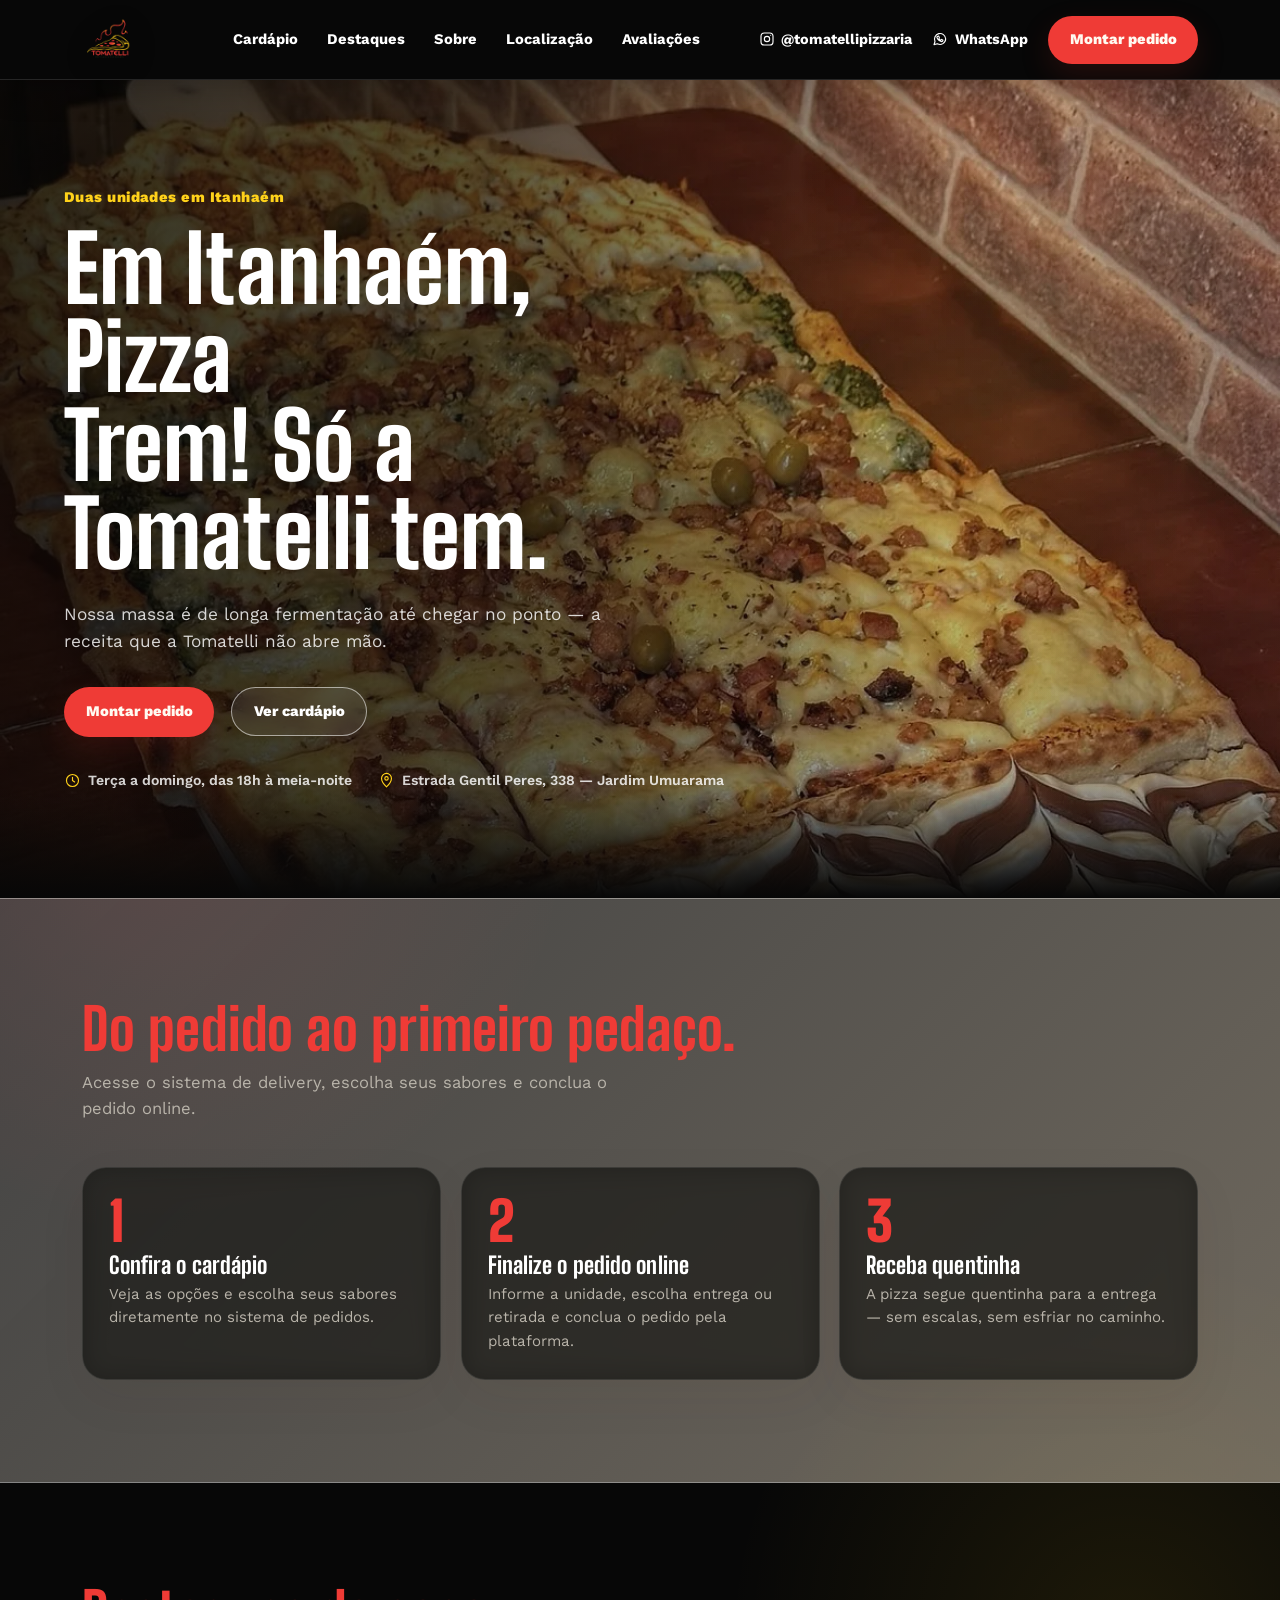
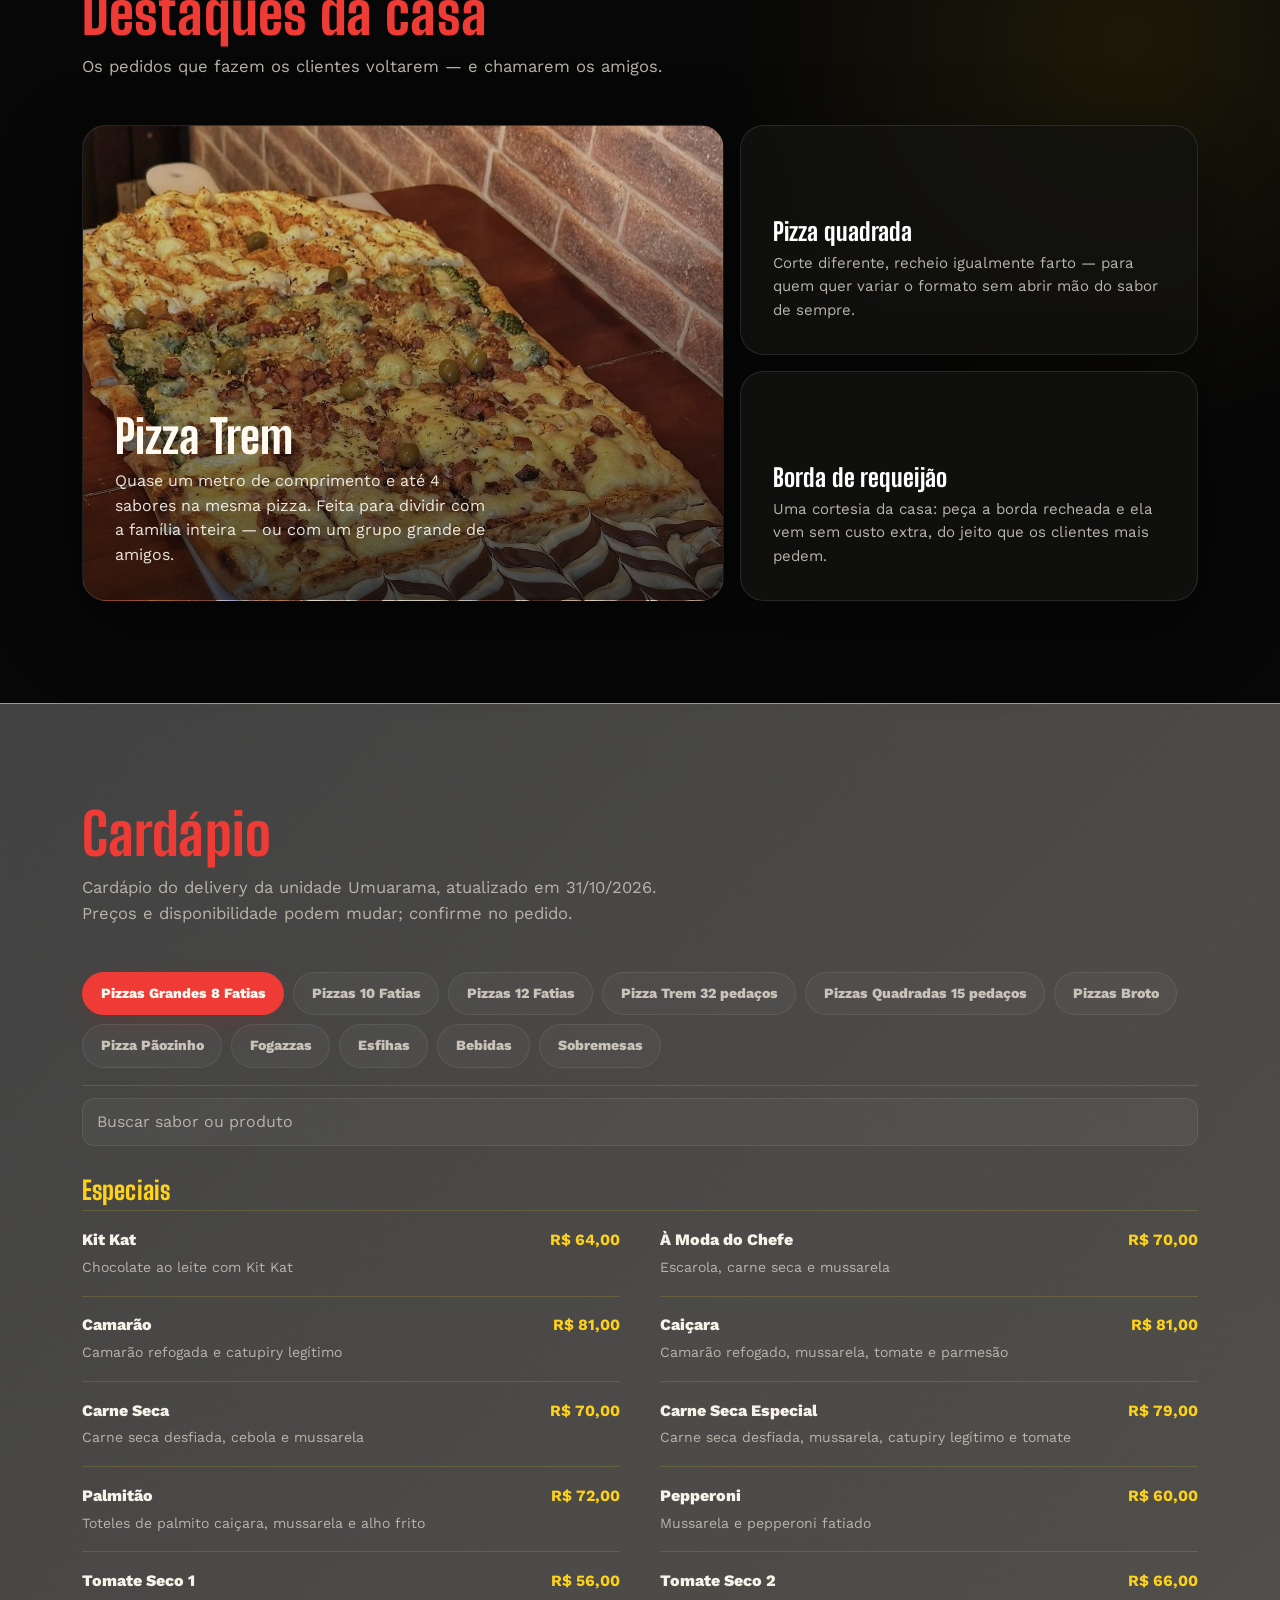
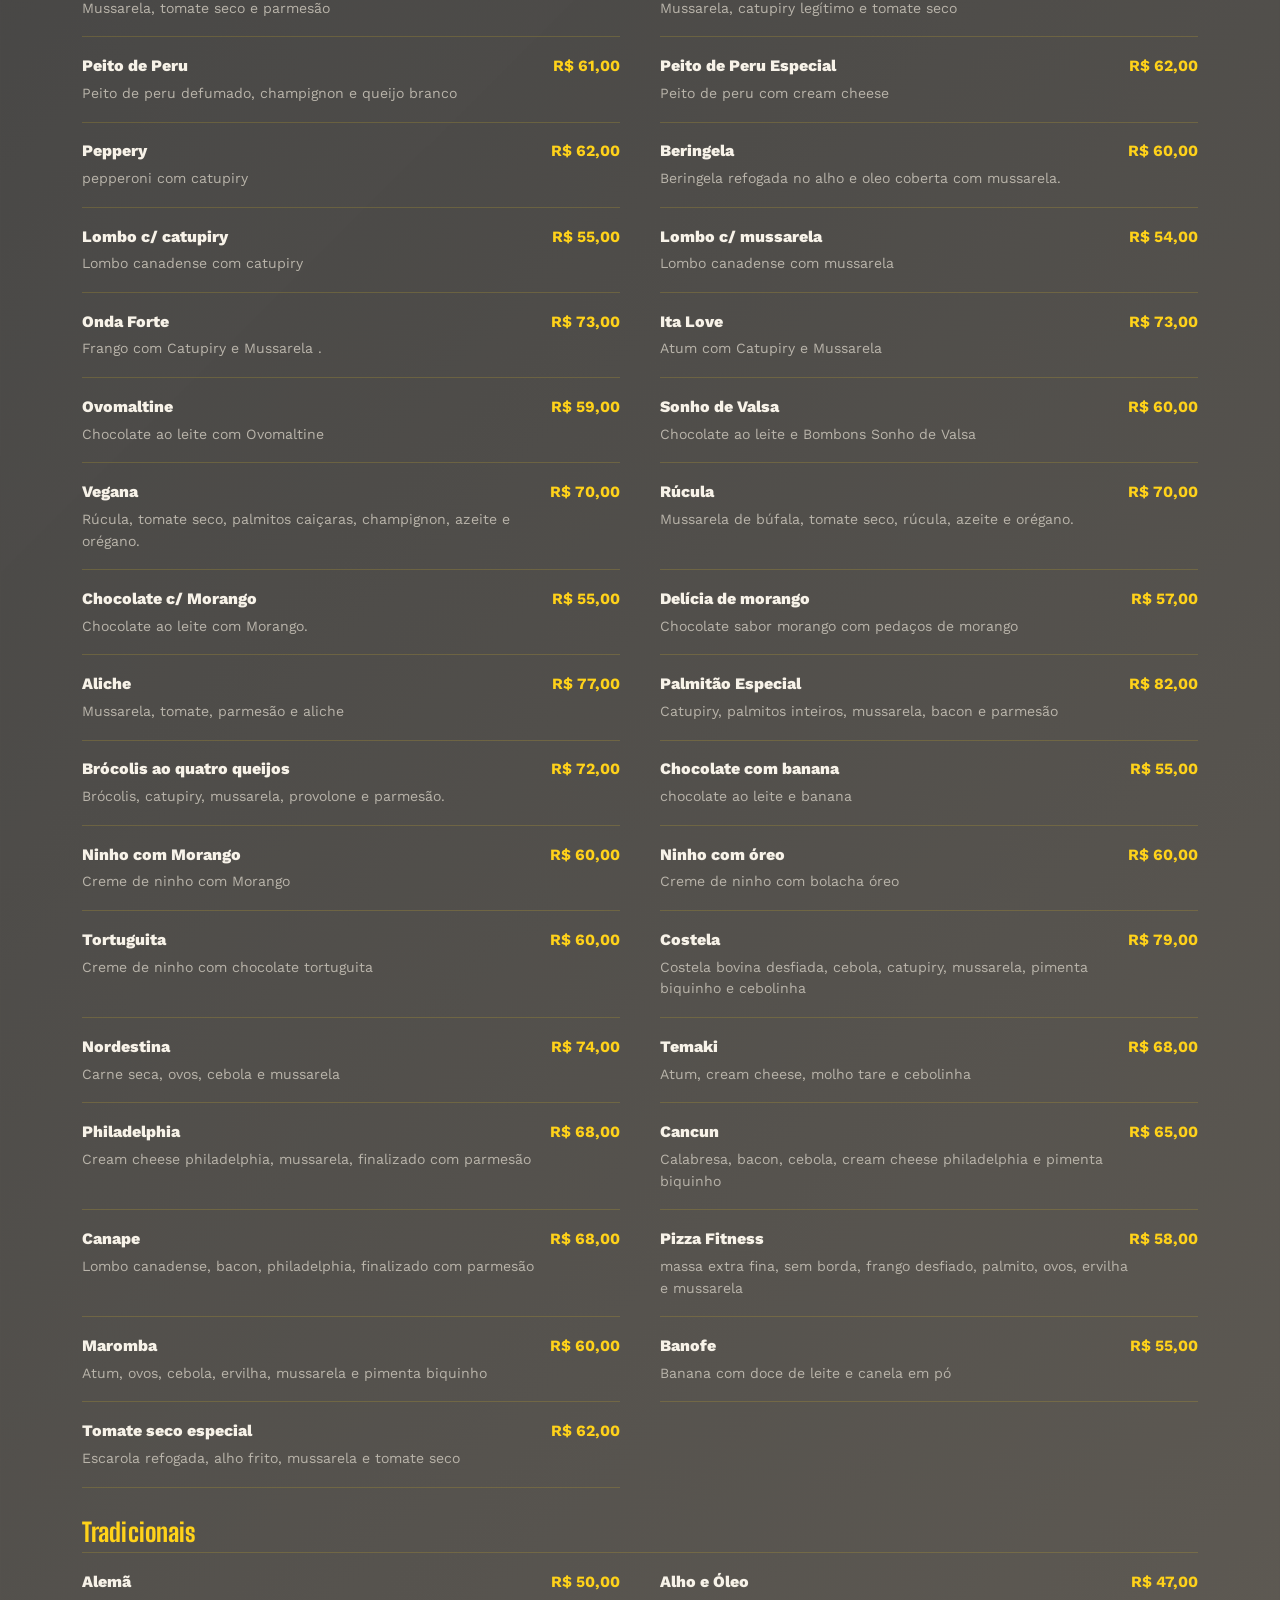
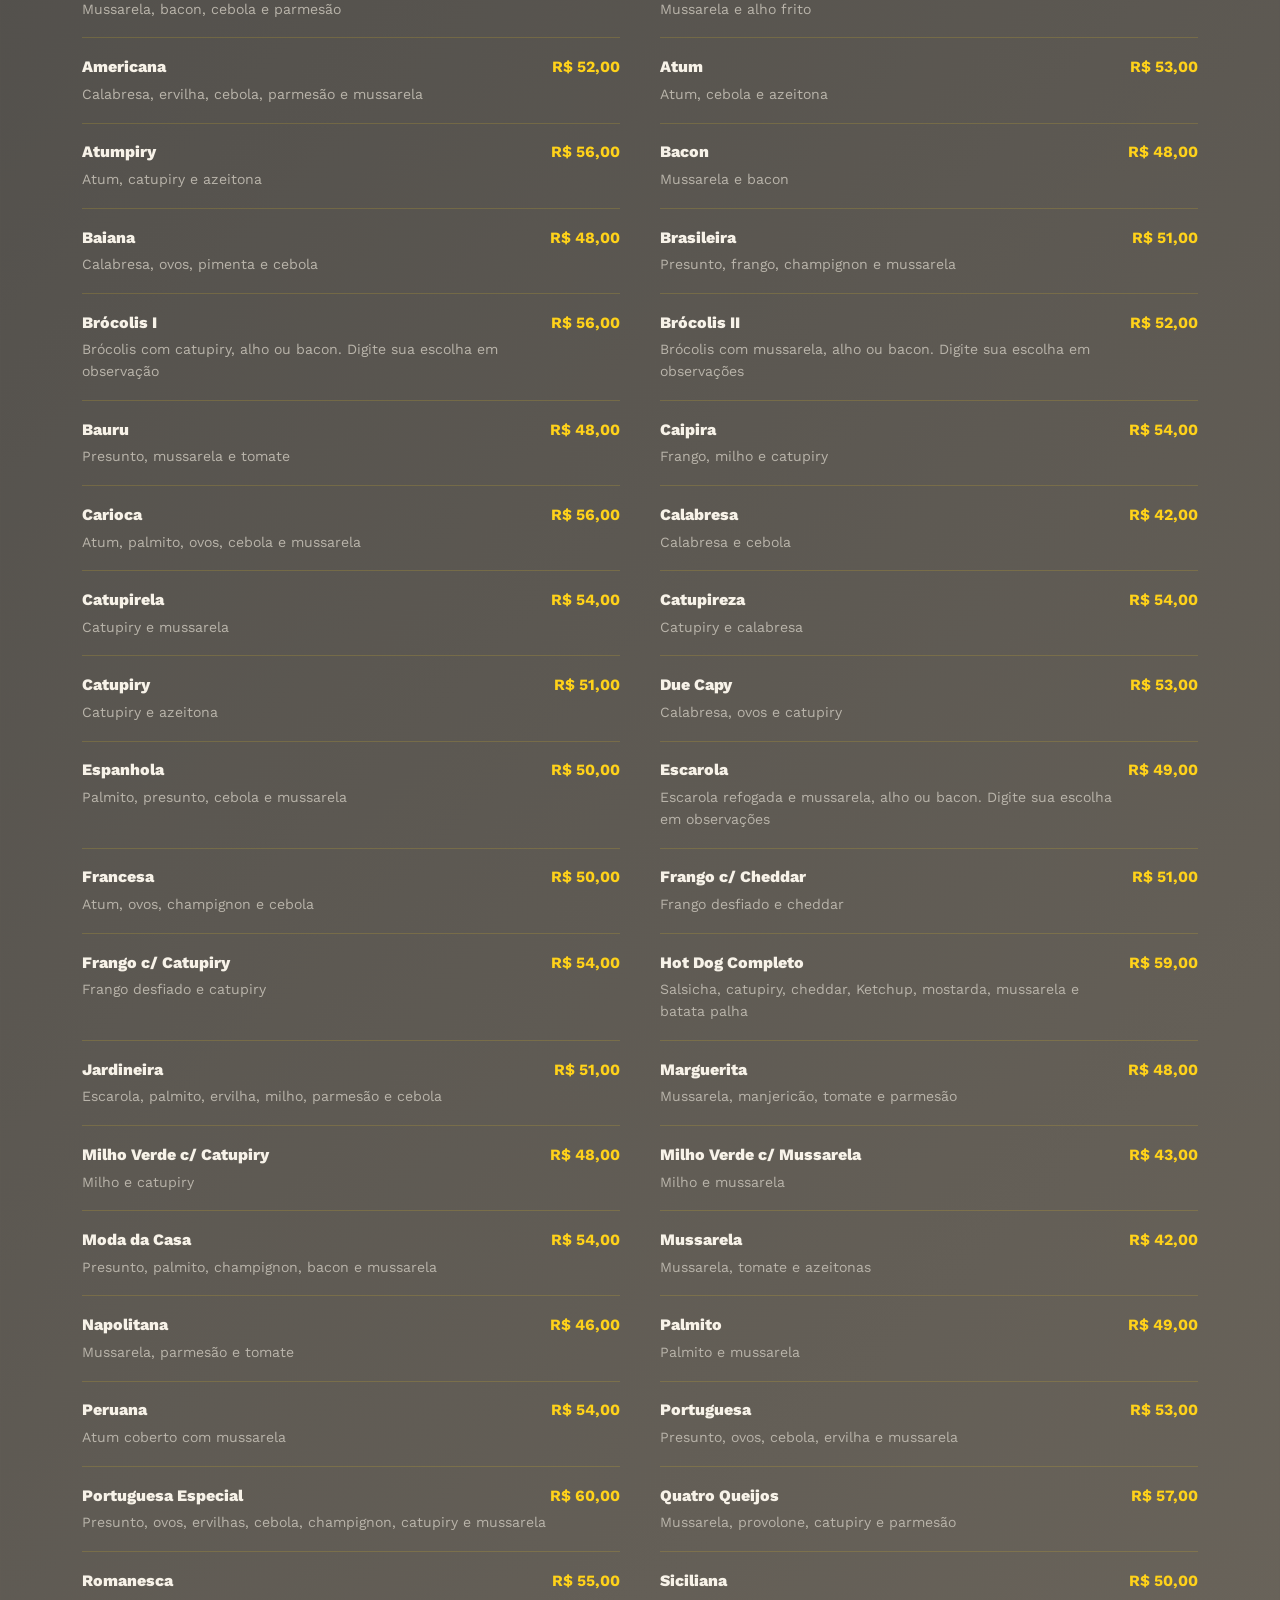
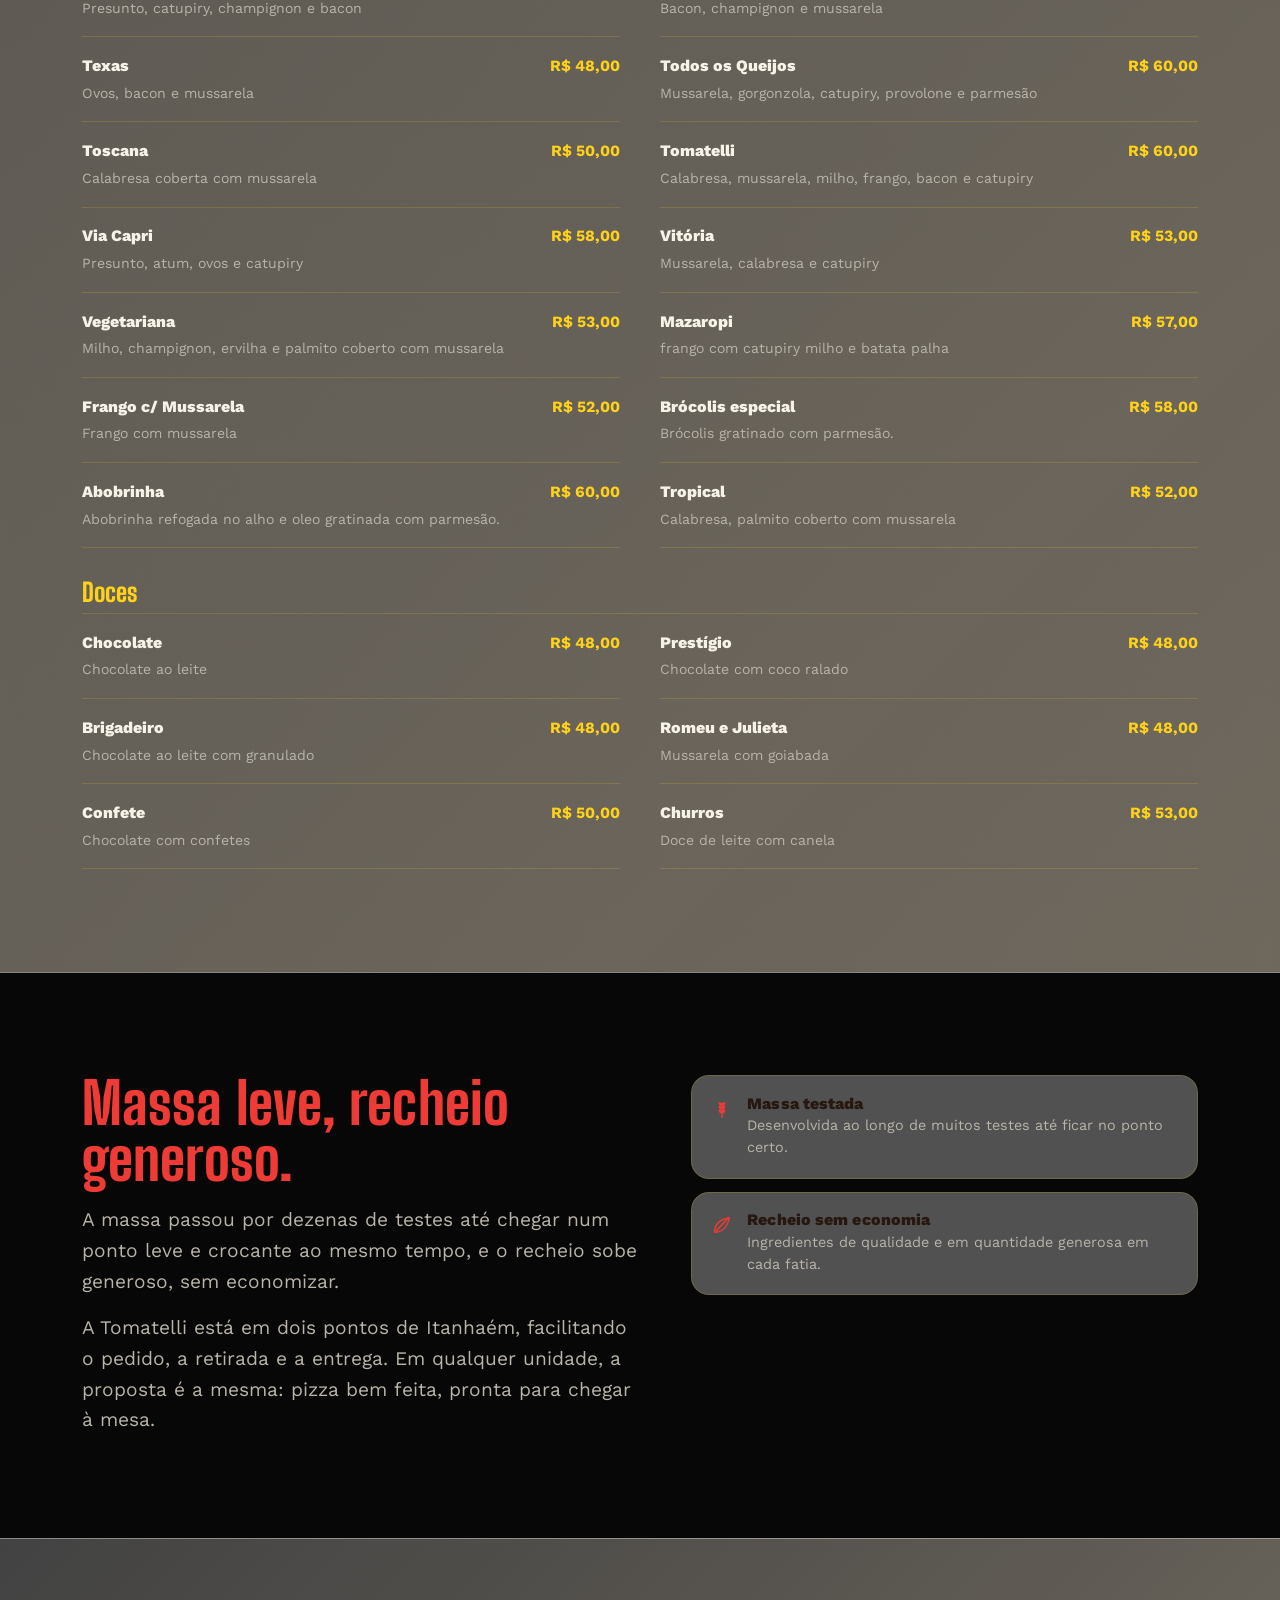
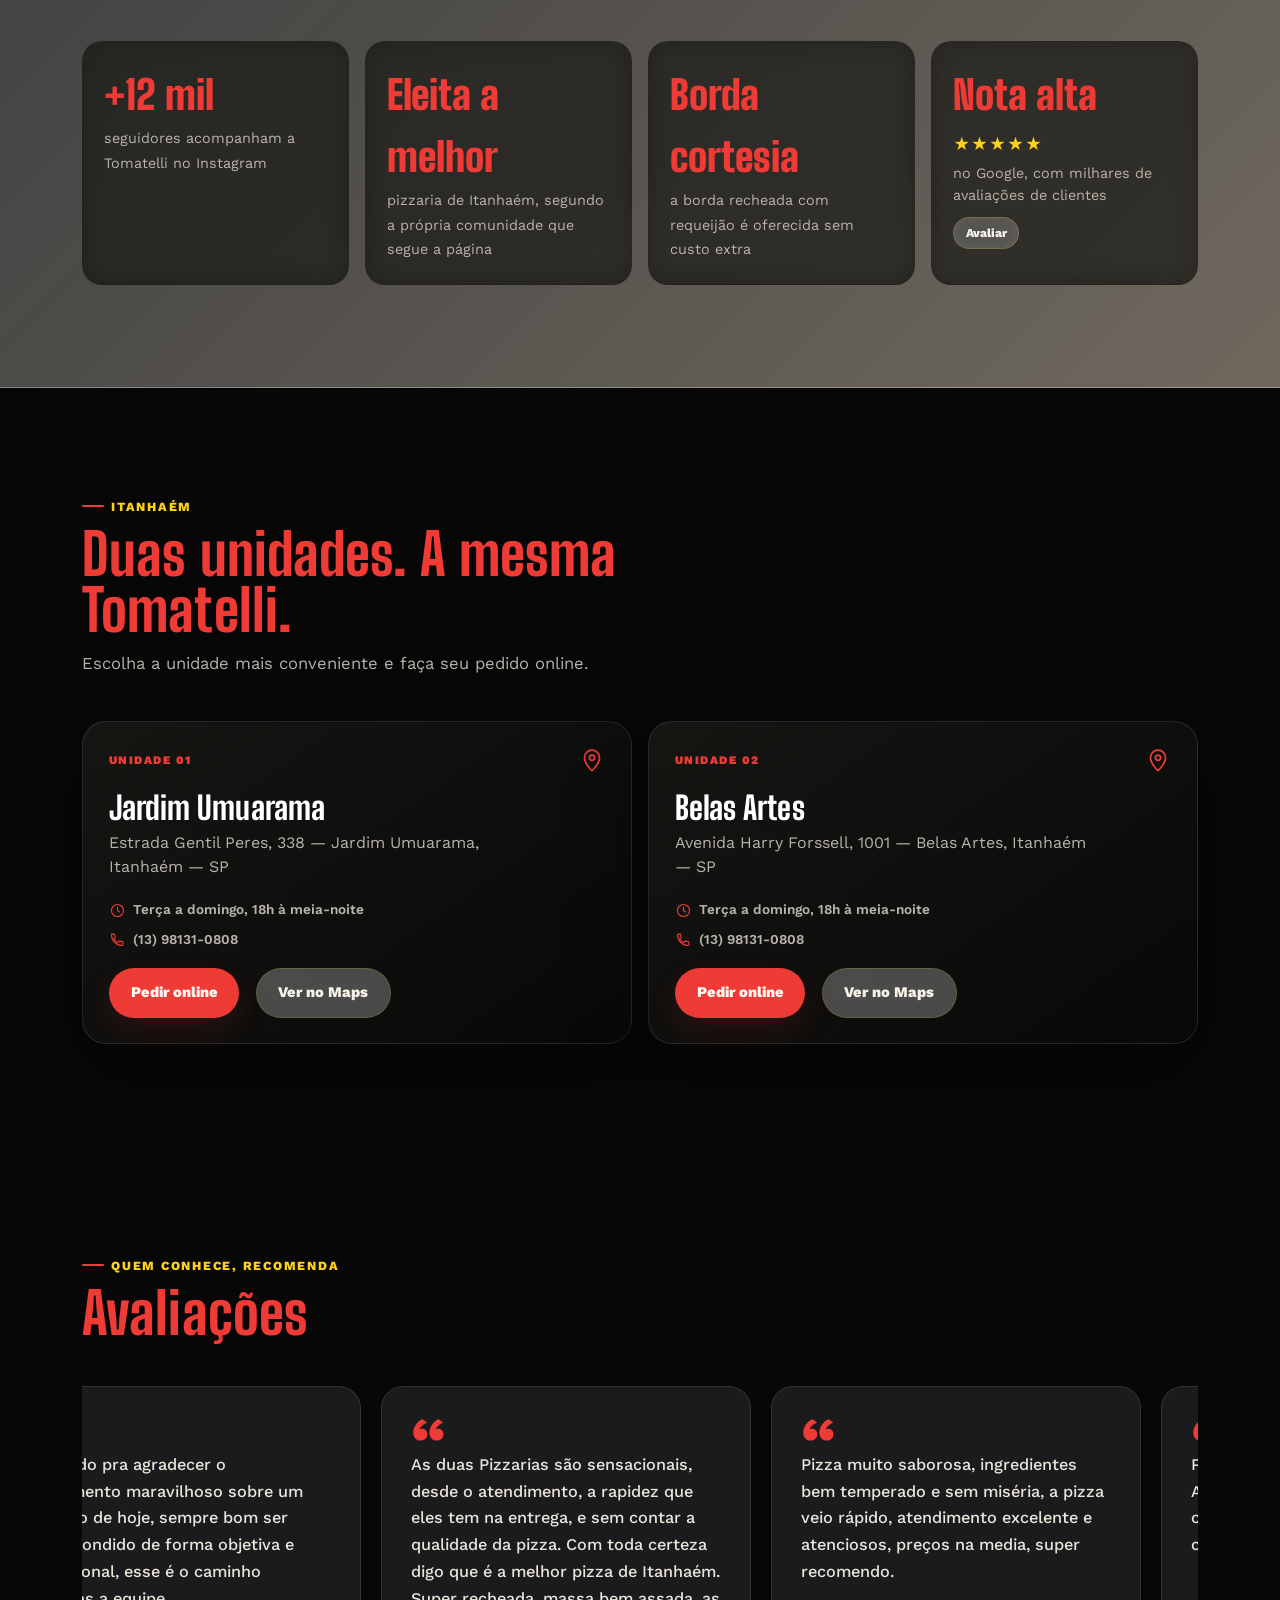
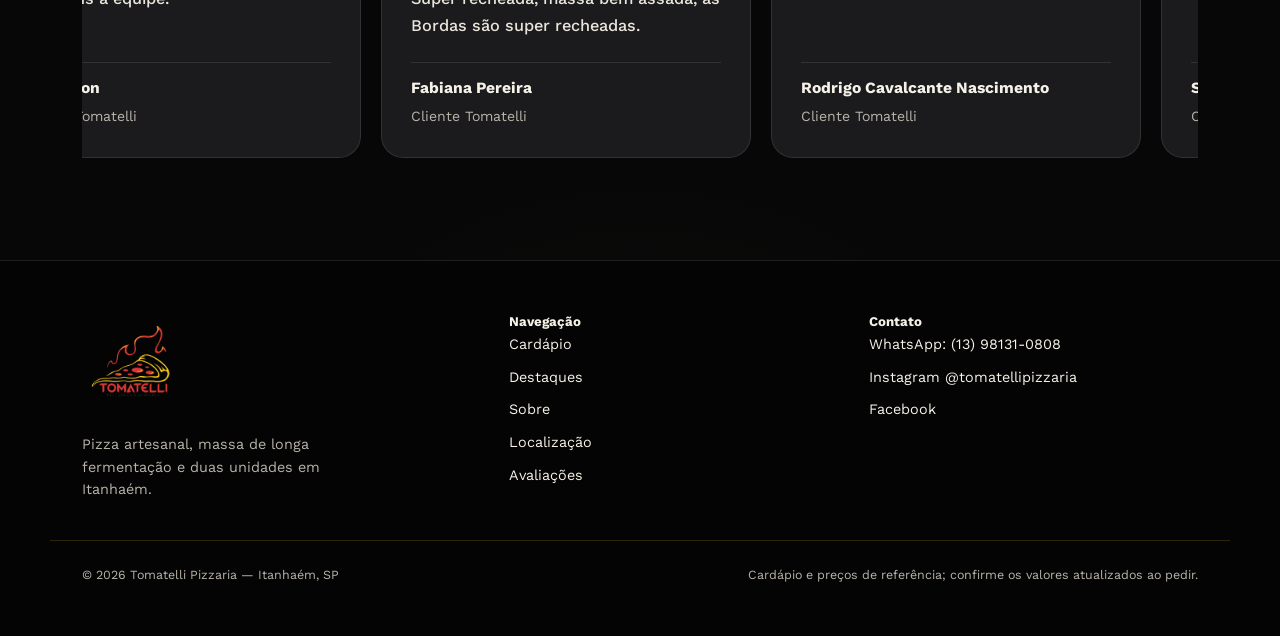
==== commit b923c5d8: "Add files via upload" ====
--- a/index.html
+++ b/index.html
@@ -229,7 +229,11 @@
           <p>Cardápio do delivery da unidade Umuarama, atualizado em 31/10/2026. Preços e disponibilidade podem mudar; confirme no pedido.</p>
         </div>
 
-        <div class="menu-tabs" id="menuTabs" role="tablist" aria-label="Categorias do cardápio"></div>
+        <div class="menu-controls">
+          <div class="menu-tabs" id="menuTabs" role="tablist" aria-label="Categorias do cardápio"></div>
+          <input class="menu-search" id="menuSearch" type="search" inputmode="search"
+            placeholder="Buscar sabor ou produto" aria-label="Buscar sabor ou produto no cardápio">
+        </div>
         <div class="menu-panels" id="menuPanels">
           <p class="menu-loading">Carregando cardápio…</p>
         </div>
--- a/css/style.css
+++ b/css/style.css
@@ -562,6 +562,23 @@
   border-bottom: 1px solid var(--line)
 }
 
+.menu-controls { margin-bottom: 2rem; }
+.menu-controls .menu-tabs { margin-bottom: .75rem; }
+
+.menu-search {
+  display: block;
+  width: 100%;
+  min-height: 44px;
+  padding: .65rem .85rem;
+  border: 1px solid var(--line-soft);
+  border-radius: 12px;
+  background: rgba(255, 255, 255, .04);
+  color: var(--text);
+  font: inherit;
+}
+
+.menu-search::placeholder { color: var(--muted); }
+
 .menu-tab {
   padding: .62rem 1.1rem;
   border-radius: 999px;
@@ -674,7 +691,8 @@
 }
 
 .menu-empty,
-.menu-loading {
+.menu-loading,
+.menu-no-results {
   padding: 1rem 0;
   color: var(--muted);
 }
@@ -1857,6 +1875,53 @@
   .review-card { flex-basis: min(82vw, 360px); }
 }
 
+@media (max-width: 760px) {
+  .menu-controls {
+    position: sticky;
+    top: calc(78px + var(--safe-t));
+    z-index: 25;
+    margin: 0 -1.25rem 1.25rem;
+    padding: .65rem 1.25rem .75rem;
+    border-block: 1px solid var(--line-soft);
+    background: rgba(7, 7, 7, .97);
+    backdrop-filter: blur(18px);
+    -webkit-backdrop-filter: blur(18px);
+  }
+
+  .menu-controls .menu-tabs {
+    display: flex;
+    flex-wrap: nowrap;
+    gap: .5rem;
+    overflow-x: auto;
+    overscroll-behavior-x: contain;
+    scroll-snap-type: x proximity;
+    scrollbar-width: none;
+    margin-bottom: .65rem;
+    padding: 0 0 .35rem;
+    border: 0;
+    -webkit-overflow-scrolling: touch;
+  }
+
+  .menu-controls .menu-tabs::-webkit-scrollbar { display: none; }
+
+  .menu-controls .menu-tab {
+    flex: 0 0 auto;
+    width: auto;
+    min-height: 42px;
+    padding: .55rem .8rem;
+    white-space: nowrap;
+    scroll-snap-align: start;
+  }
+}
+
+@media (min-width: 640px) and (max-width: 760px) {
+  .menu-controls { margin-inline: -2rem; padding-inline: 2rem; }
+}
+
+@media (max-width: 380px) {
+  .menu-controls { margin-inline: -1rem; padding-inline: 1rem; }
+}
+
 /* Leitura do cabeçalho e enquadramento da foto principal */
 .site-header.is-scrolled .site-nav a,
 .site-header.is-scrolled .phone-line,
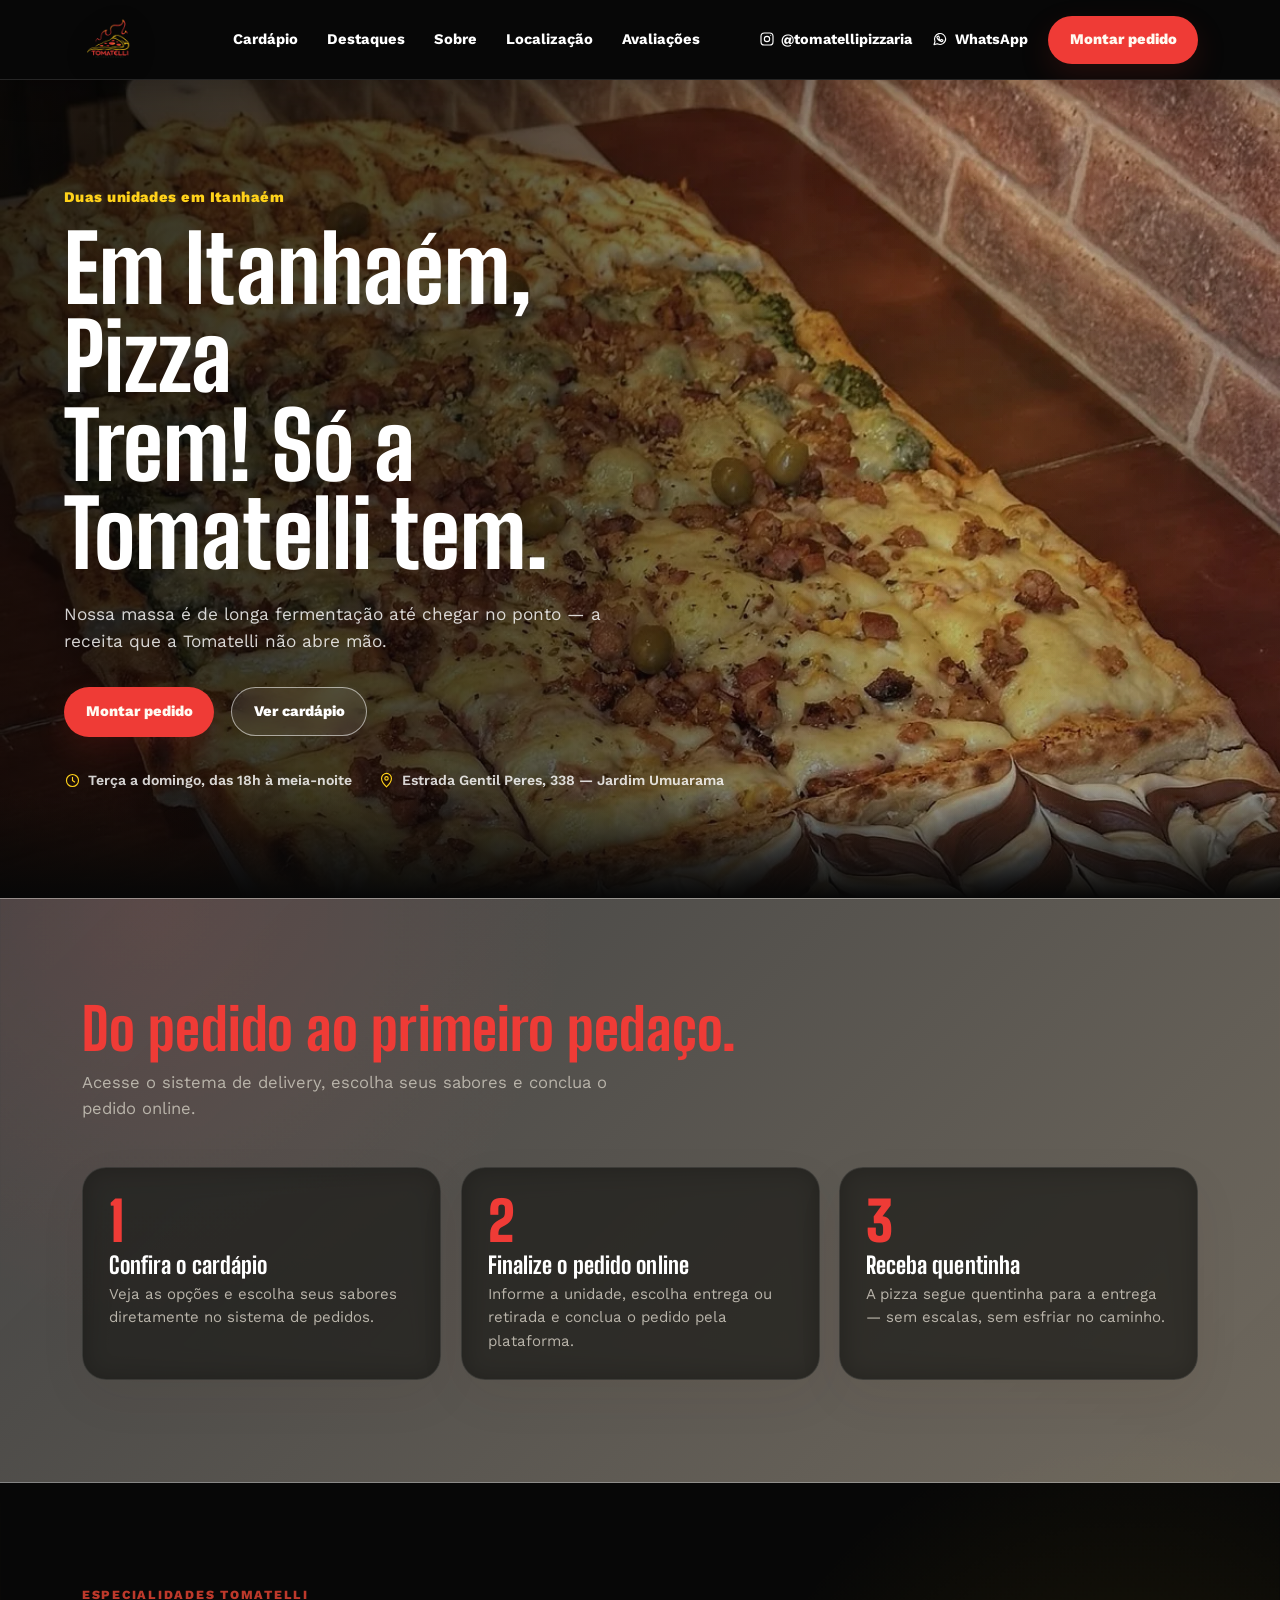
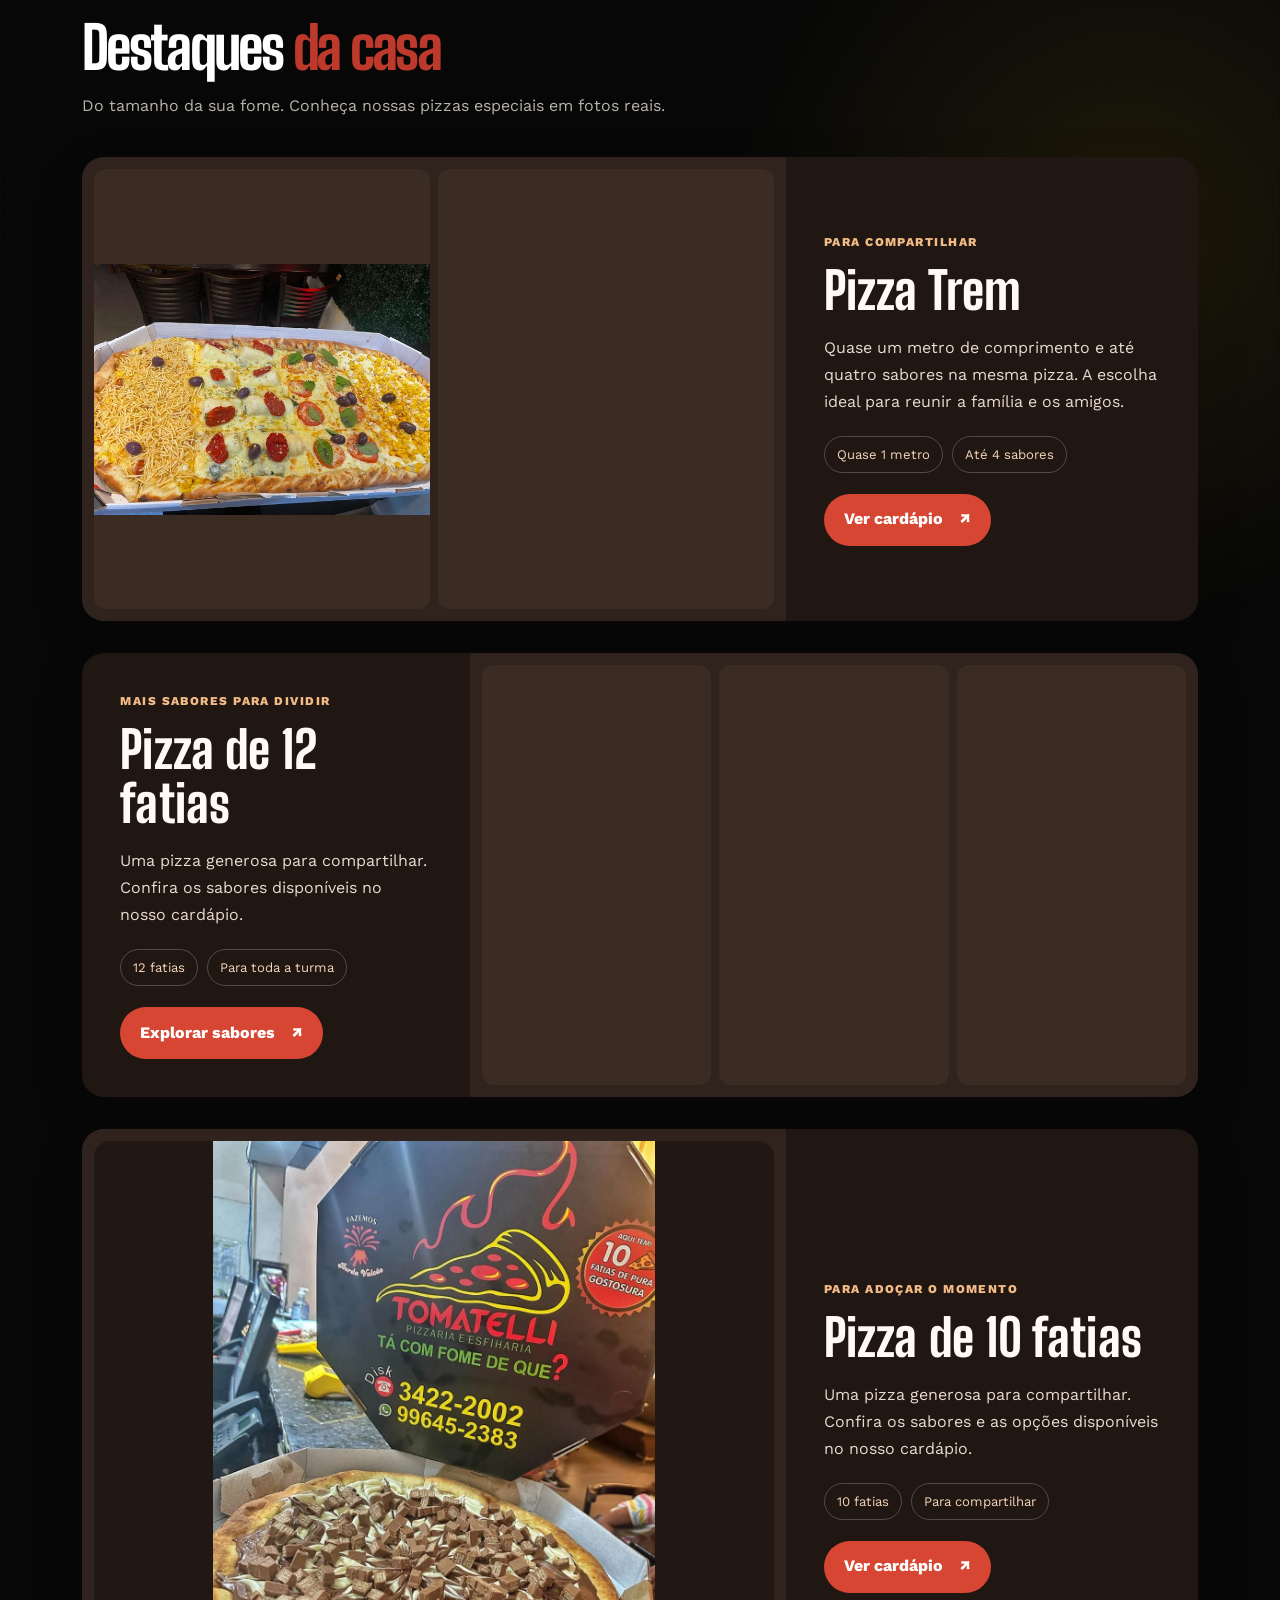
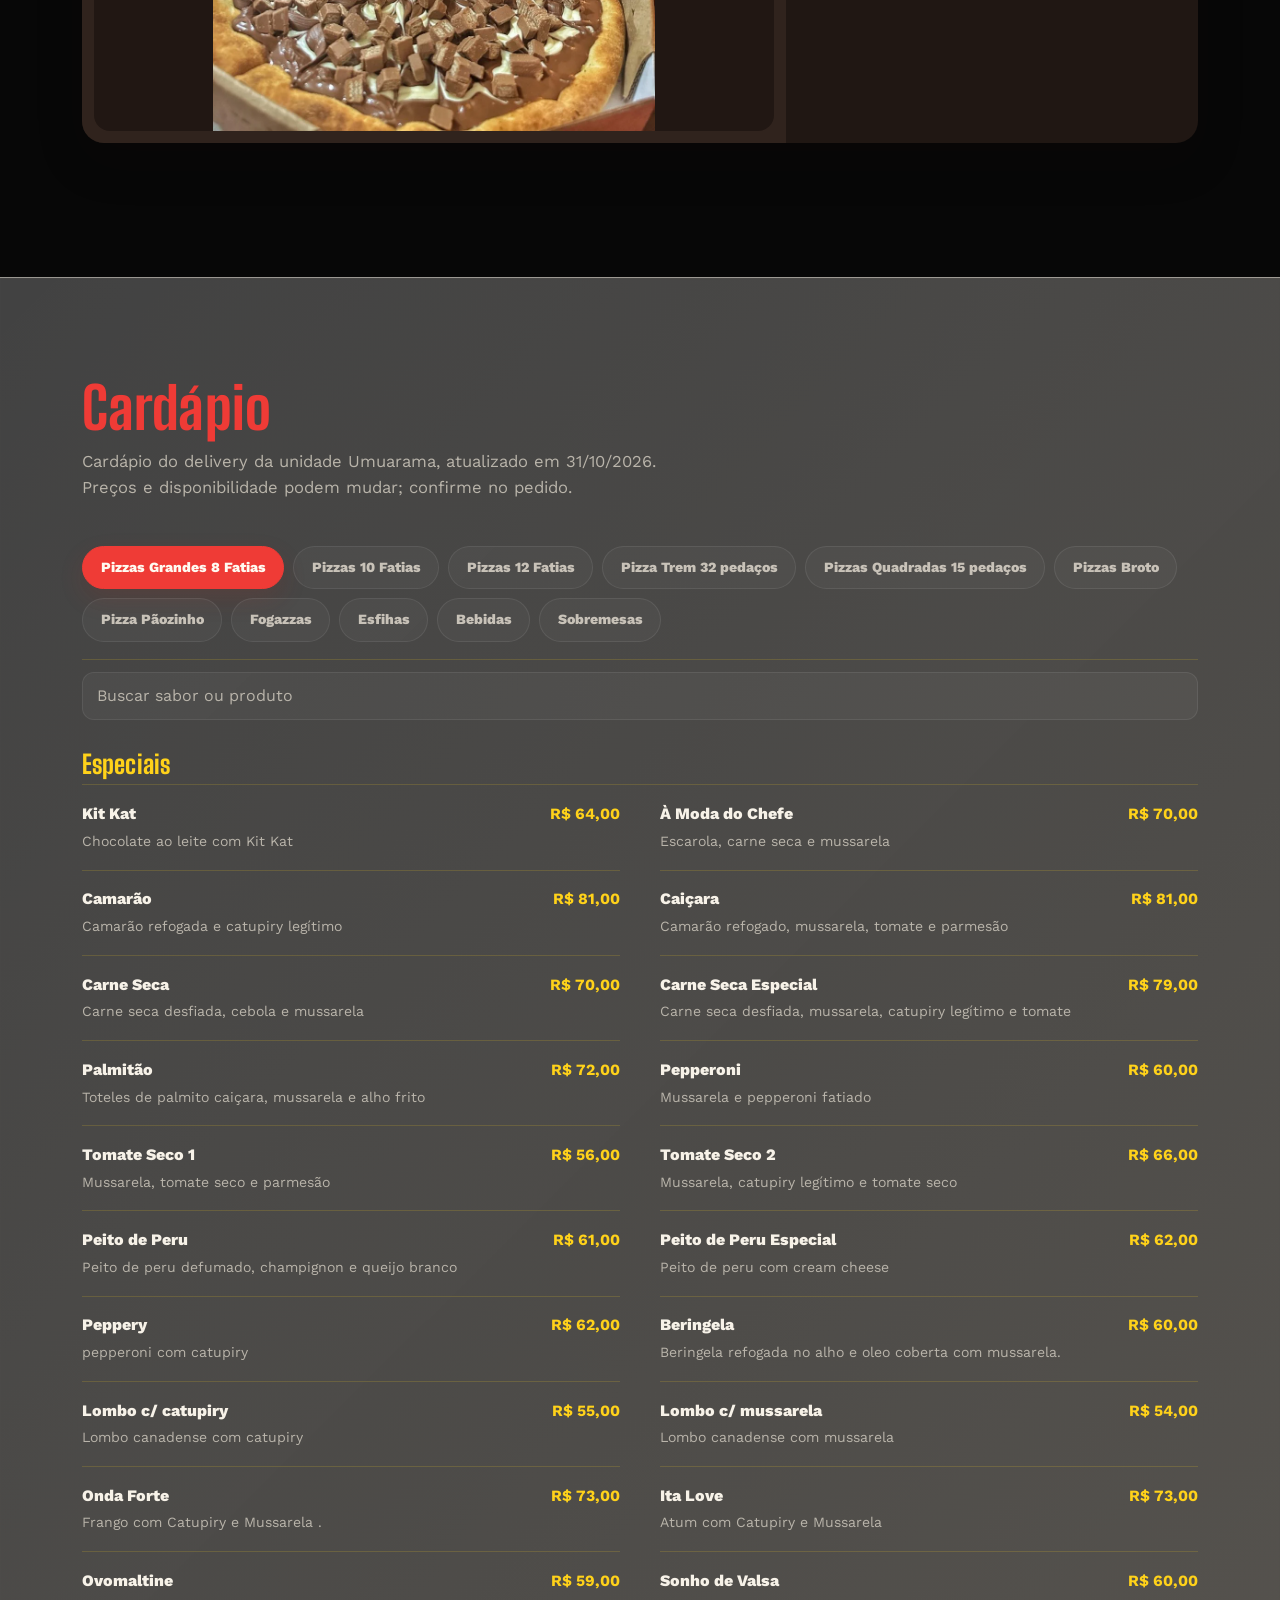
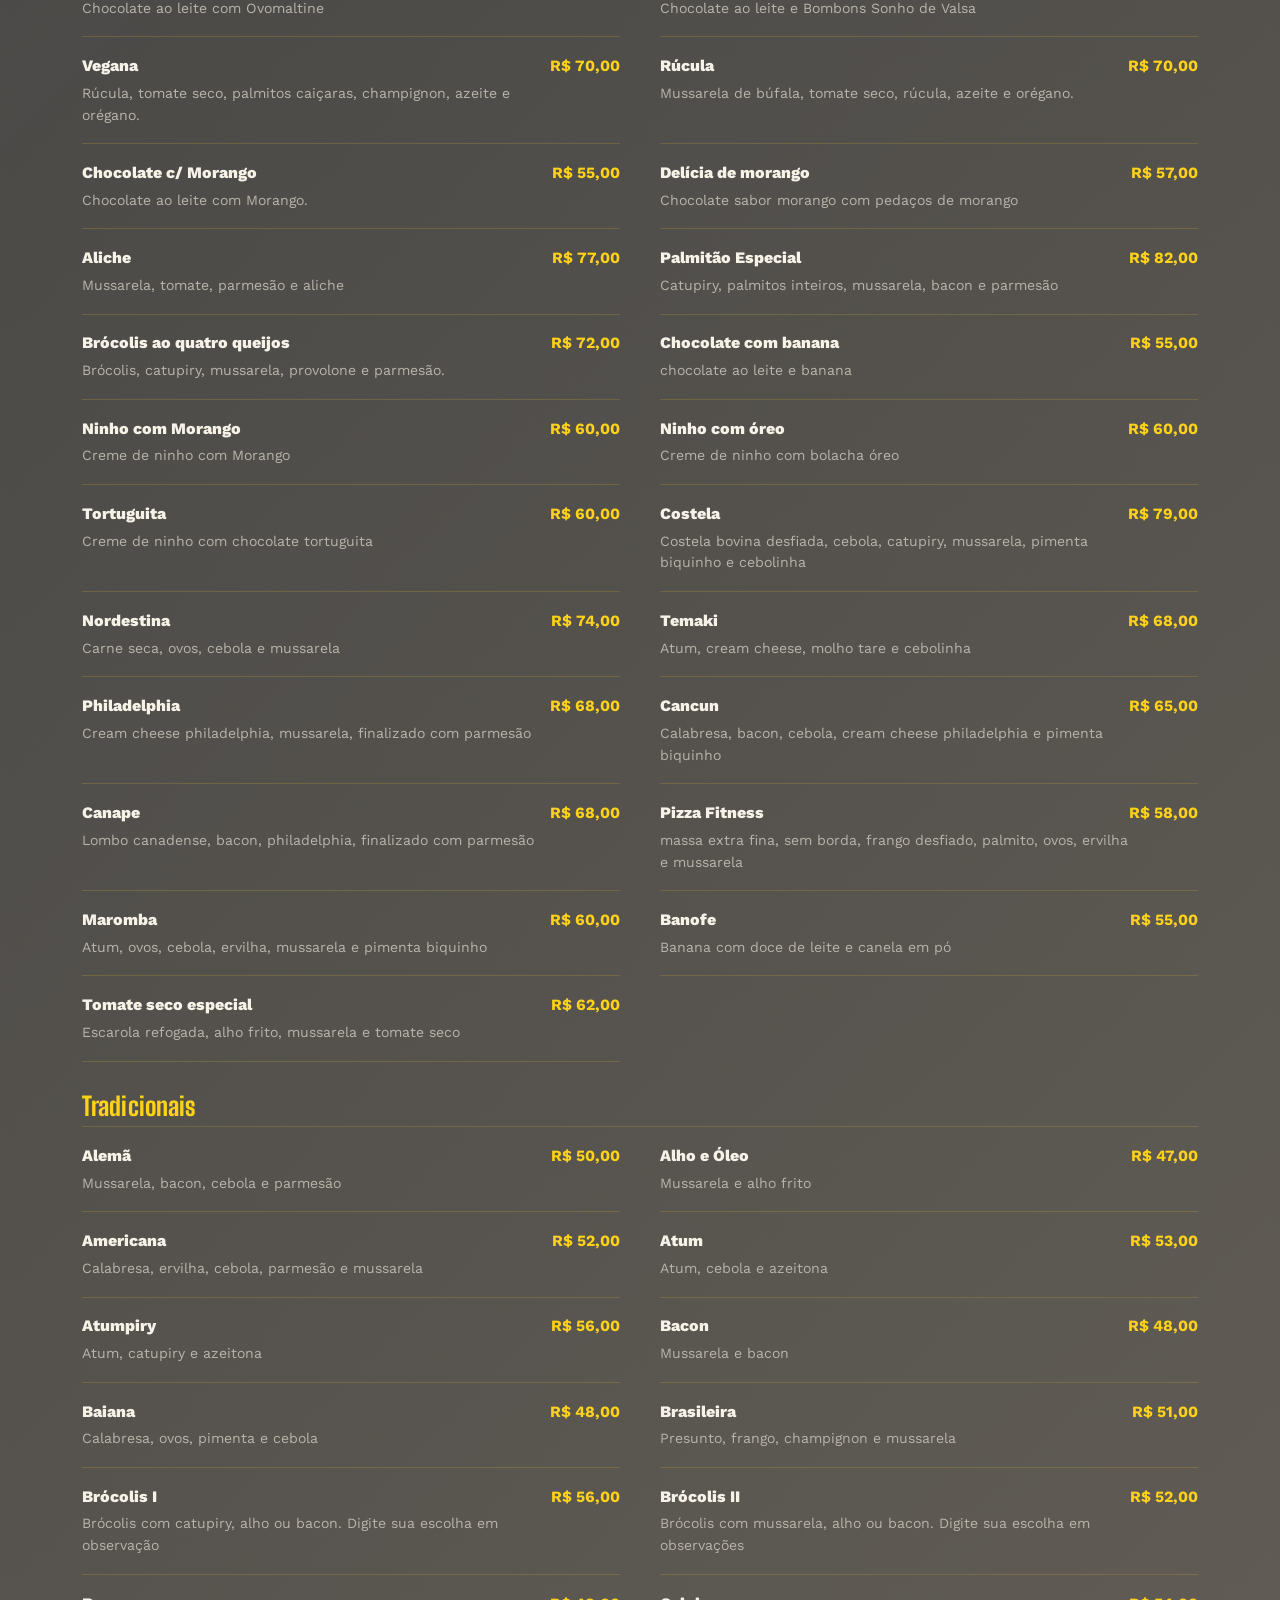
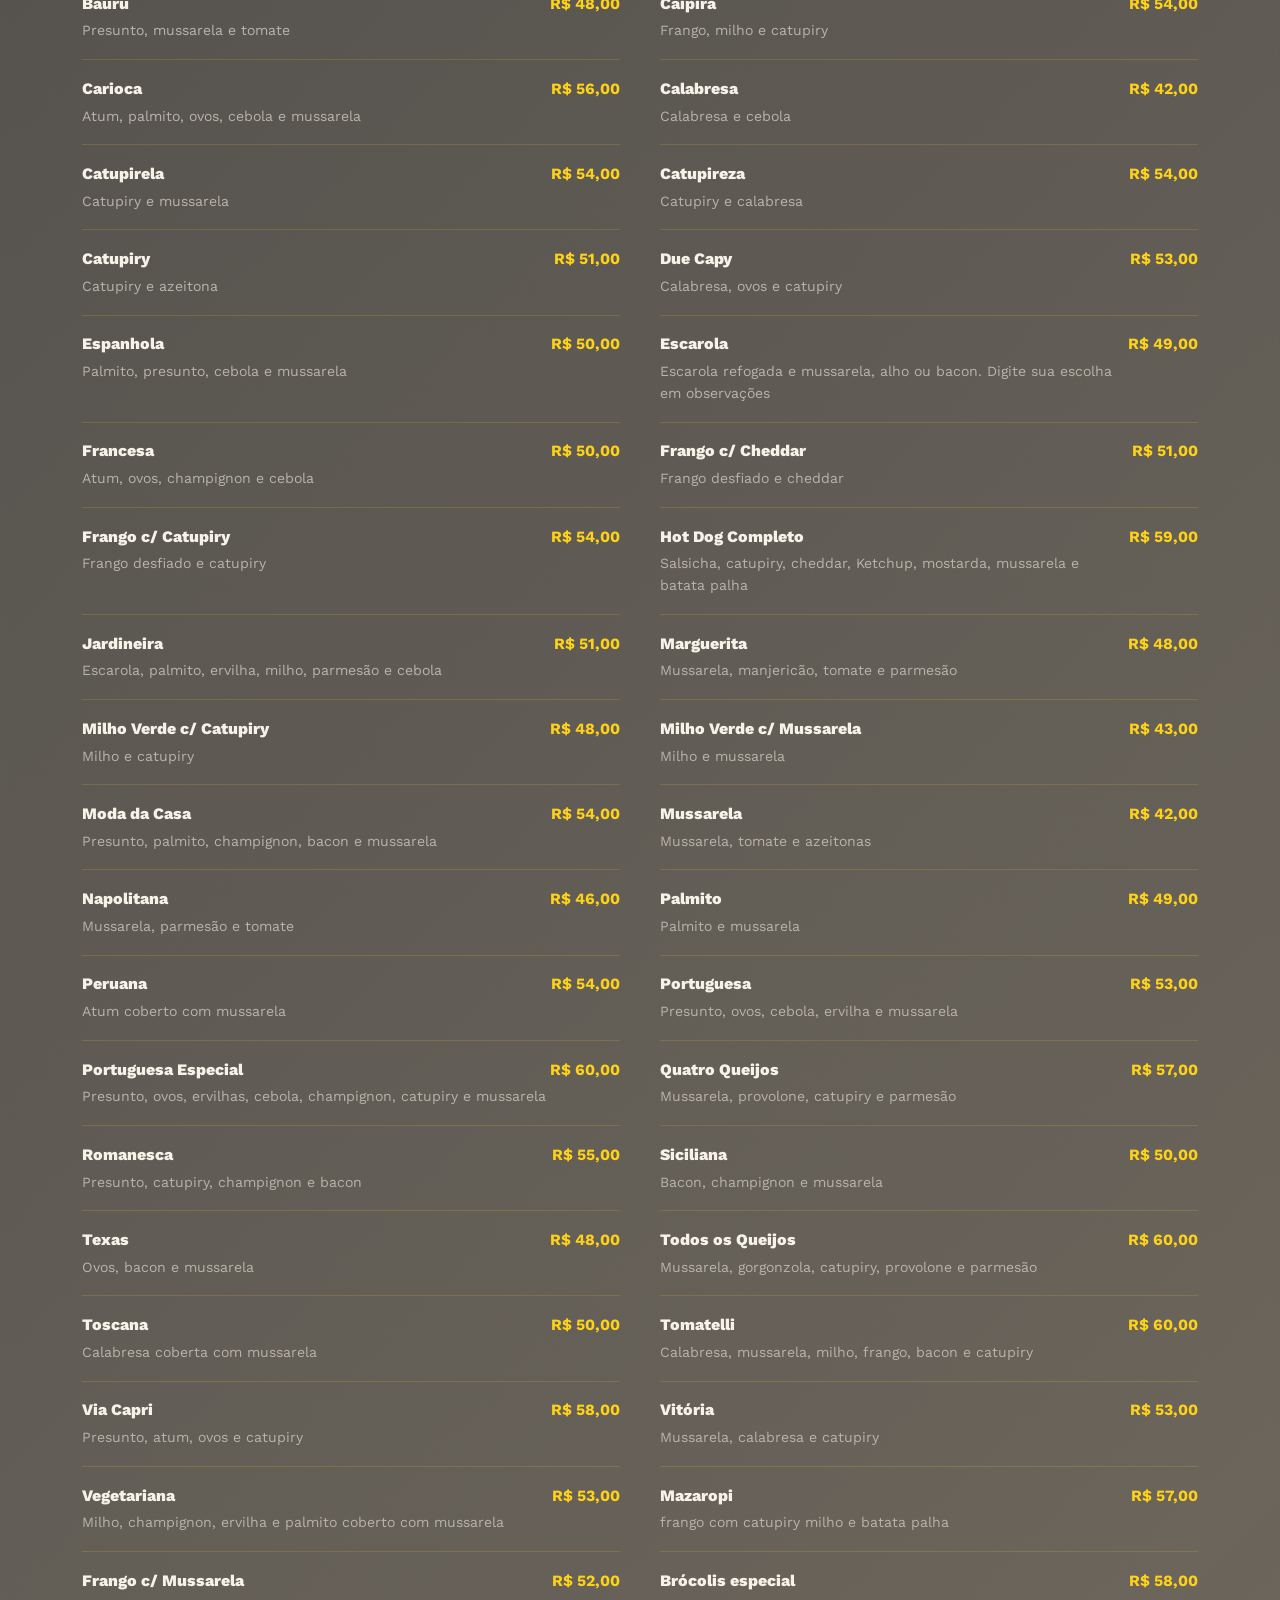
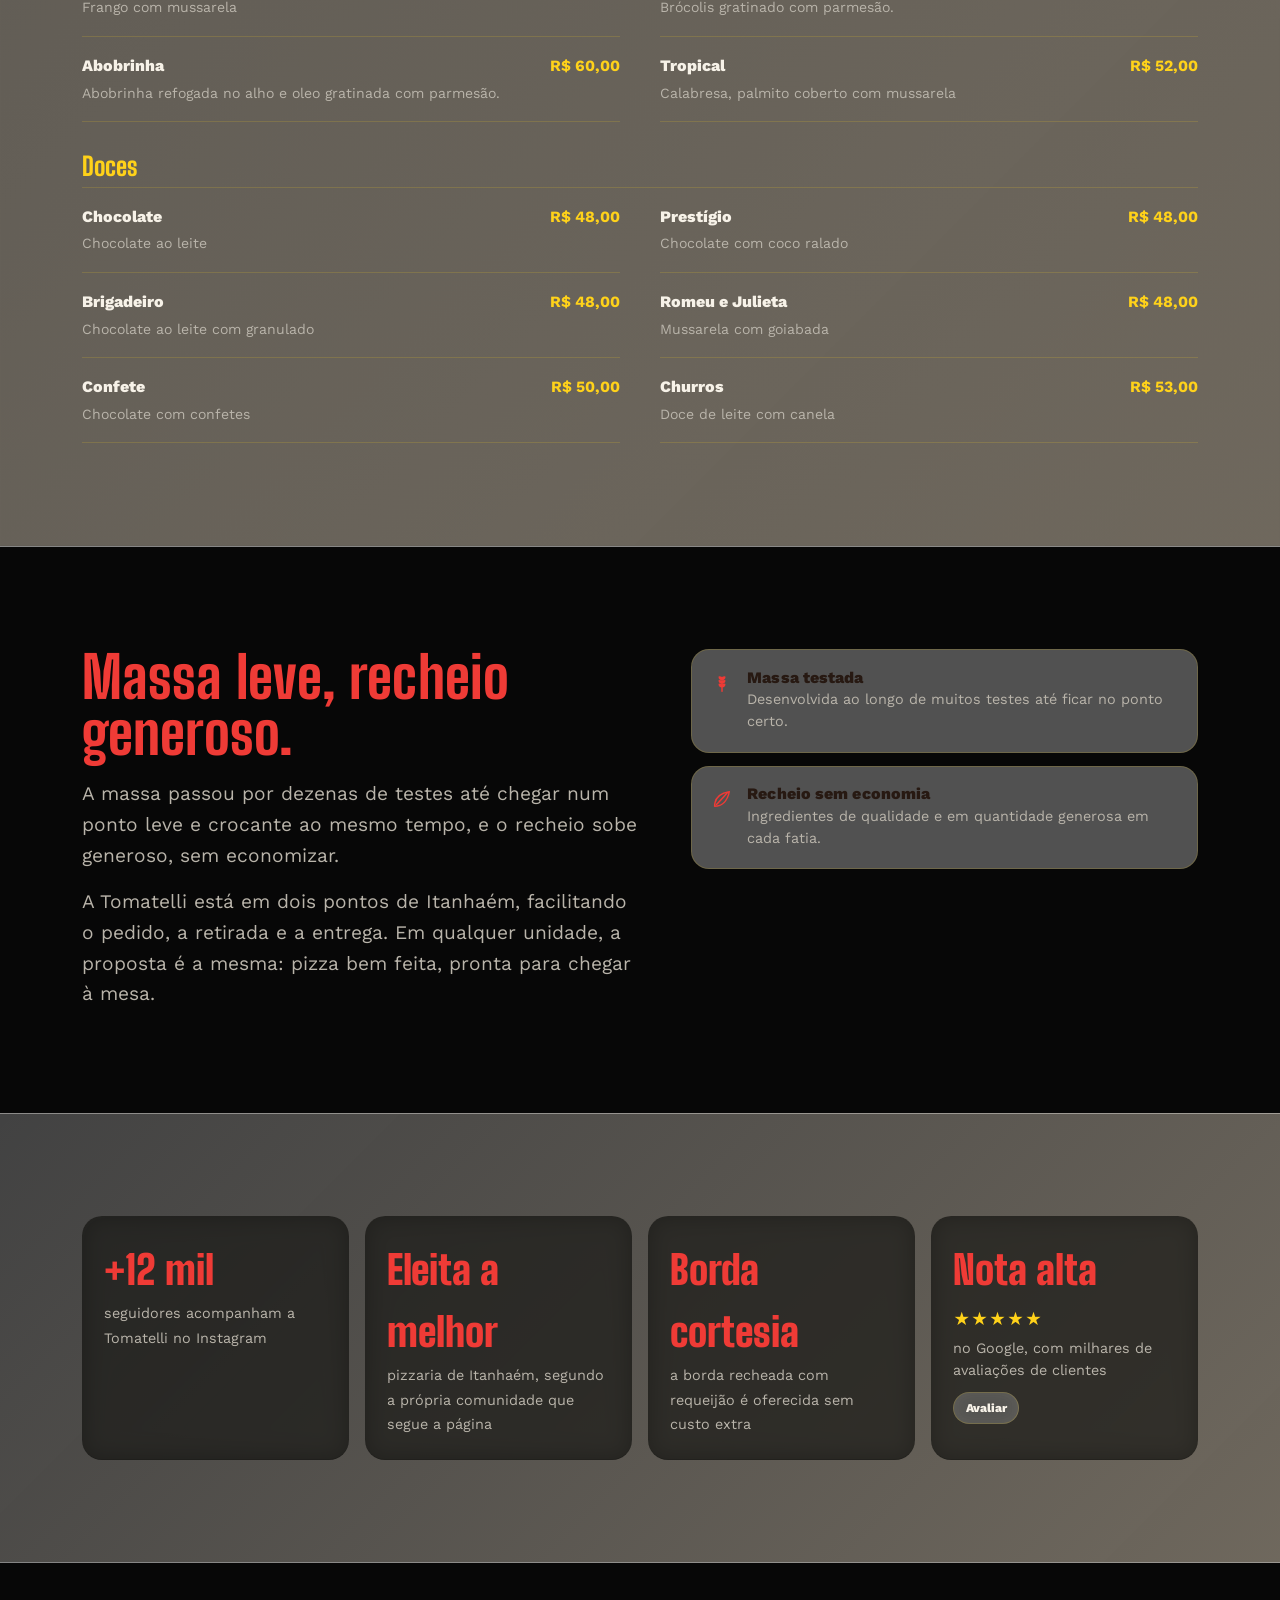
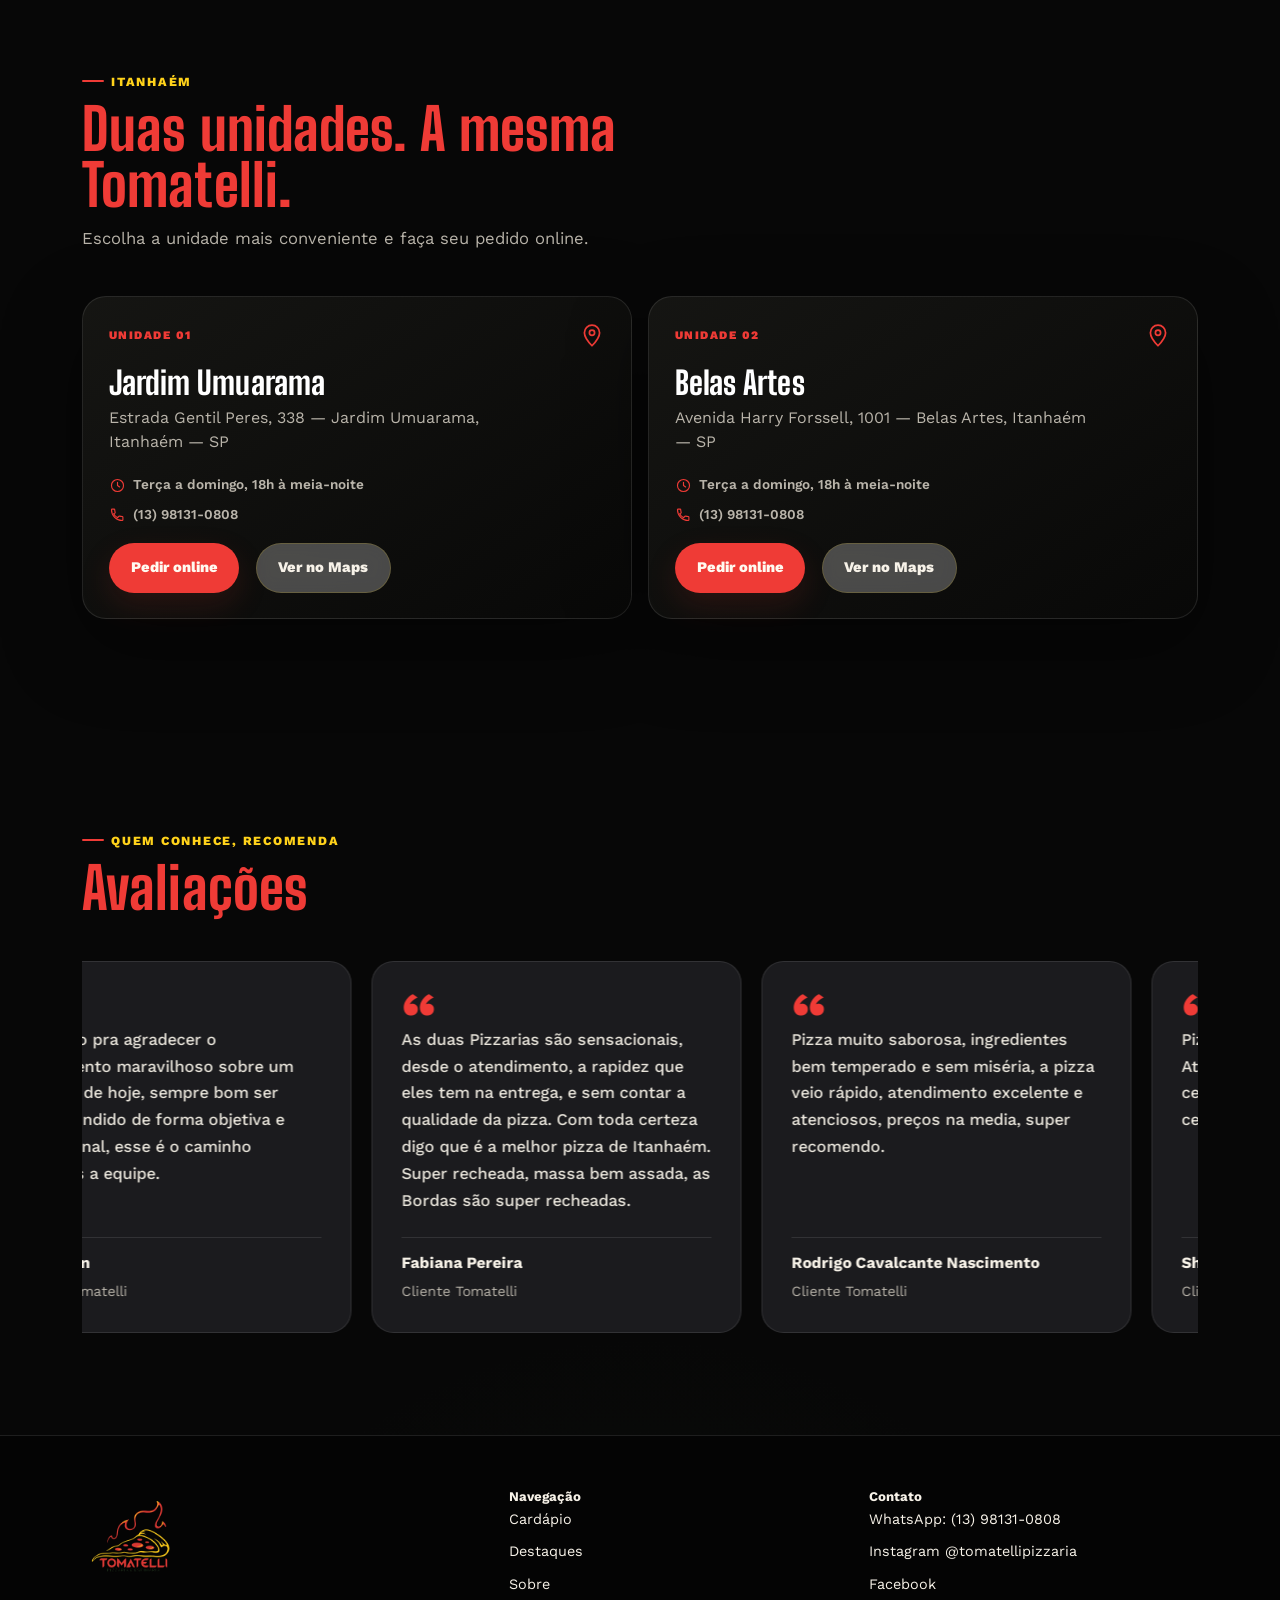
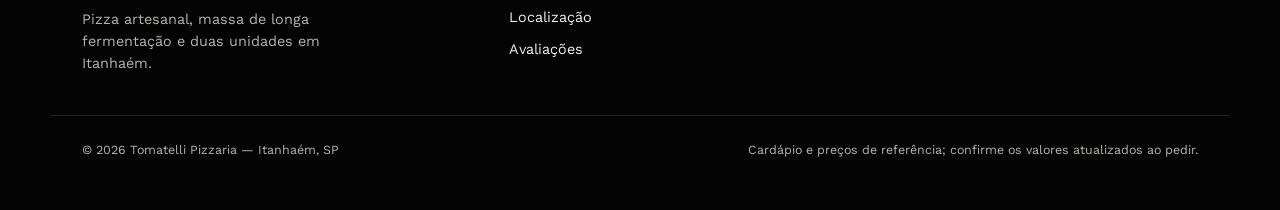
==== commit 3cb45fd7: "Add files via upload" ====
--- a/index.html
+++ b/index.html
@@ -4,6 +4,10 @@
 <head>
   <meta charset="UTF-8">
   <meta name="viewport" content="width=device-width, initial-scale=1, viewport-fit=cover">
+  <link rel="icon" href="favicon.ico" sizes="any">
+  <link rel="icon" type="image/png" sizes="192x192" href="assets/favicon-192.png">
+  <link rel="icon" type="image/png" sizes="512x512" href="assets/favicon-512.png">
+  <link rel="apple-touch-icon" sizes="192x192" href="assets/favicon-192.png">
   <title>Tomatelli Pizzaria — Itanhaém</title>
   <meta name="description"
     content="Tomatelli Pizzaria em Itanhaém. Confira o cardápio, conheça nossas duas unidades e peça online.">
@@ -194,30 +198,53 @@
       </div>
     </section>
 
-    <!-- DESTAQUES -->
-    <section class="section" id="destaques">
-      <div class="container">
-        <div class="section-head">
-          <h2>Destaques da casa</h2>
-          <p>Os pedidos que fazem os clientes voltarem — e chamarem os amigos.</p>
-        </div>
-        <div class="destaques__grid">
-          <div class="destaque destaque--lg">
+    <!-- DESTAQUES: fotos reais sem cortes -->
+    <section class="section showcase-v2" id="destaques" aria-labelledby="destaques-title">
+      <div class="container">
+        <header class="showcase-v2__heading">
+          <span class="showcase-v2__eyebrow">Especialidades Tomatelli</span>
+          <h2 id="destaques-title">Destaques <em>da casa</em></h2>
+          <p>Do tamanho da sua fome. Conheça nossas pizzas especiais em fotos reais.</p>
+        </header>
+        <article class="showcase-v2__feature">
+          <div class="showcase-v2__gallery showcase-v2__gallery--trem" aria-label="Duas fotos da Pizza Trem">
+            <figure><img src="assets/pizza-trem-destaque-2.webp" alt="Pizza Trem completa com quatro sabores, vista de cima" loading="lazy" decoding="async"></figure>
+            <figure><img src="assets/pizza-trem-destaque-1.webp" alt="Pizza Trem inteira na caixa aberta" loading="lazy" decoding="async"></figure>
+          </div>
+          <div class="showcase-v2__copy">
+            <span class="showcase-v2__tag">Para compartilhar</span>
             <h3>Pizza Trem</h3>
-            <p>Quase um metro de comprimento e até 4 sabores na mesma pizza. Feita para dividir com a família inteira —
-              ou com um grupo grande de amigos.</p>
-          </div>
-          <div class="destaque destaque--sm">
-            <h3>Pizza quadrada</h3>
-            <p>Corte diferente, recheio igualmente farto — para quem quer variar o formato sem abrir mão do sabor de
-              sempre.</p>
-          </div>
-          <div class="destaque destaque--sm">
-            <h3>Borda de requeijão</h3>
-            <p>Uma cortesia da casa: peça a borda recheada e ela vem sem custo extra, do jeito que os clientes mais
-              pedem.</p>
-          </div>
-        </div>
+            <p>Quase um metro de comprimento e até quatro sabores na mesma pizza. A escolha ideal para reunir a família e os amigos.</p>
+            <div class="showcase-v2__chips"><span>Quase 1 metro</span><span>Até 4 sabores</span></div>
+            <a class="showcase-v2__button" href="#cardapio">Ver cardápio <span aria-hidden="true">↗</span></a>
+          </div>
+        </article>
+        <article class="showcase-v2__feature showcase-v2__feature--twelve">
+          <div class="showcase-v2__copy">
+            <span class="showcase-v2__tag">Mais sabores para dividir</span>
+            <h3>Pizza de 12 fatias</h3>
+            <p>Uma pizza generosa para compartilhar. Confira os sabores disponíveis no nosso cardápio.</p>
+            <div class="showcase-v2__chips"><span>12 fatias</span><span>Para toda a turma</span></div>
+            <a class="showcase-v2__button" href="#cardapio">Explorar sabores <span aria-hidden="true">↗</span></a>
+          </div>
+          <div class="showcase-v2__gallery showcase-v2__gallery--twelve" aria-label="Três fotos das pizzas de 12 fatias">
+            <figure><img src="assets/pizza-12-fatias-1.webp" alt="Pizza redonda de sabores variados sobre cesta de vime" loading="lazy" decoding="async"></figure>
+            <figure><img src="assets/pizza-12-fatias-2.webp" alt="Pizza de 12 fatias na caixa Tomatelli com sabores doces e salgados" loading="lazy" decoding="async"></figure>
+            <figure><img src="assets/pizza-12-fatias-3.webp" alt="Pizza de 12 fatias com dois sabores vista de cima" loading="lazy" decoding="async"></figure>
+          </div>
+        </article>
+        <article class="showcase-v2__feature showcase-v2__feature--ten">
+          <div class="showcase-v2__gallery showcase-v2__gallery--ten" aria-label="Foto real da pizza de 10 fatias">
+            <figure><img src="assets/pizza-10-fatias.webp" alt="Pizza de 10 fatias Tomatelli com cobertura de chocolate e pedaços de chocolate, exibida na caixa da pizzaria" loading="lazy" decoding="async"></figure>
+          </div>
+          <div class="showcase-v2__copy">
+            <span class="showcase-v2__tag">Para adoçar o momento</span>
+            <h3>Pizza de 10 fatias</h3>
+            <p>Uma pizza generosa para compartilhar. Confira os sabores e as opções disponíveis no nosso cardápio.</p>
+            <div class="showcase-v2__chips"><span>10 fatias</span><span>Para compartilhar</span></div>
+            <a class="showcase-v2__button" href="#cardapio">Ver cardápio <span aria-hidden="true">↗</span></a>
+          </div>
+        </article>
       </div>
     </section>
 
@@ -236,7 +263,7 @@
         </div>
         <div class="menu-panels" id="menuPanels">
           <p class="menu-loading">Carregando cardápio…</p>
-        </div>
+        </div>
       </div>
     </section>
 
@@ -457,7 +484,7 @@
     </div>
   </footer>
 
-  <script src="js/cardapio-data.js" defer></script>
+  <script src="js/cardapio-data.js" defer></script>
   <script src="js/script.js" defer></script>
   <script src="js/cursor.js" defer></script>
   <script src="js/preencher.js" defer></script>
--- a/css/style.css
+++ b/css/style.css
@@ -2101,3 +2101,146 @@
   position: relative;
   z-index: 2;
 }
+
+/* Destaques da casa: galeria real da Pizza Trem, responsiva */
+.destaque--trem {
+  display: grid;
+  grid-template-columns: minmax(0, 1.25fr) minmax(250px, .75fr);
+  align-items: stretch;
+  gap: clamp(1rem, 3vw, 2.25rem);
+  padding: clamp(1rem, 2.5vw, 1.75rem);
+  background: linear-gradient(145deg, #671f17, #351411) !important;
+  min-height: 390px;
+}
+.destaque--trem::after { display: none; }
+.destaque-trem__fotos {
+  display: grid;
+  grid-template-columns: 1fr 1fr;
+  gap: .65rem;
+  min-width: 0;
+}
+.destaque-trem__fotos img {
+  width: 100%;
+  height: 100%;
+  min-height: 260px;
+  max-height: 420px;
+  object-fit: cover;
+  border-radius: 12px;
+  display: block;
+}
+.destaque-trem__conteudo {
+  display: flex;
+  flex-direction: column;
+  justify-content: center;
+  position: relative;
+  z-index: 1;
+}
+.destaque-trem__etiqueta {
+  display: inline-block;
+  align-self: flex-start;
+  color: #ffe2b2;
+  font-size: .78rem;
+  font-weight: 700;
+  letter-spacing: .09em;
+  text-transform: uppercase;
+  margin-bottom: .75rem;
+}
+.destaque--trem .destaque-trem__conteudo p { max-width: 42ch; }
+@media (max-width: 900px) {
+  .destaque--trem { grid-template-columns: 1fr; min-height: auto; }
+  .destaque-trem__fotos img { min-height: 180px; height: clamp(180px, 35vw, 330px); }
+  .destaque-trem__conteudo { padding: .3rem .2rem .5rem; }
+}
+@media (max-width: 480px) {
+  .destaque-trem__fotos { grid-template-columns: 1fr; }
+  .destaque-trem__fotos img { height: 220px; min-height: 0; }
+  .destaque--trem { padding: .8rem; }
+}
+
+
+/* ===== Nova vitrine Pizza Trem: substitui os três cartões antigos ===== */
+.trem-showcase { overflow: hidden; }
+.trem-showcase__heading { max-width: 760px; margin-bottom: clamp(1.6rem, 4vw, 2.8rem); }
+.trem-showcase__eyebrow { display: block; margin-bottom: .7rem; color: var(--tomato, #bd392b); font-size: .78rem; font-weight: 800; text-transform: uppercase; letter-spacing: .15em; }
+.trem-showcase__heading h2 { font-size: clamp(2rem, 4.6vw, 3.7rem); line-height: 1.1; letter-spacing: -.045em; }
+.trem-showcase__heading h2 em { font-style: normal; color: var(--tomato, #bd392b); }
+.trem-showcase__heading p { margin-top: 1rem; max-width: 58ch; }
+.trem-showcase__layout { display: grid; grid-template-columns: minmax(0, 1.35fr) minmax(290px, .75fr); background: #201713; border-radius: 24px; overflow: hidden; box-shadow: 0 24px 60px rgba(20, 10, 5, .18); }
+.trem-showcase__gallery { min-width: 0; display: grid; grid-template-columns: minmax(0, 1.5fr) minmax(0, .7fr); gap: 6px; min-height: 480px; background: #2c201b; }
+.trem-showcase__photo { margin: 0; min-width: 0; overflow: hidden; }
+.trem-showcase__photo img { display: block; width: 100%; height: 100%; min-height: 480px; object-fit: cover; transition: transform .55s ease; }
+.trem-showcase__photo--main img { object-position: 50% 50%; }
+.trem-showcase__photo--secondary img { object-position: 50% 50%; }
+@media (hover: hover) and (prefers-reduced-motion: no-preference) { .trem-showcase__photo:hover img { transform: scale(1.035); } }
+.trem-showcase__details { display: flex; flex-direction: column; justify-content: center; padding: clamp(1.6rem, 3.5vw, 3.3rem); color: #fff6ec; }
+.trem-showcase__tag { color: #f2ba85; font-size: .74rem; font-weight: 800; letter-spacing: .13em; text-transform: uppercase; }
+.trem-showcase__details h3 { margin: .8rem 0 1.1rem; color: #fffaf4; font-size: clamp(2.8rem, 5vw, 4.7rem); line-height: 1; letter-spacing: -.055em; }
+.trem-showcase__details h3 span { color: #f0a56c; }
+.trem-showcase__details > p { color: #eadbd0; line-height: 1.7; }
+.trem-showcase__facts { display: grid; grid-template-columns: repeat(2,minmax(0,1fr)); gap: 1rem; padding: 1.5rem 0; margin-top: 1.2rem; border-top: 1px solid rgba(255,255,255,.16); }
+.trem-showcase__facts div { display: flex; flex-direction: column; gap: .3rem; }
+.trem-showcase__facts strong { color: #fffaf4; font-size: 1.03rem; }
+.trem-showcase__facts span { color: #d9c9bc; font-size: .8rem; }
+.trem-showcase__button { align-self: flex-start; display: inline-flex; align-items: center; gap: 1rem; padding: .9rem 1.3rem; background: #d74632; color: white !important; border-radius: 100px; font-weight: 750; text-decoration: none; min-height: 46px; transition: background .2s ease, transform .2s ease; }
+.trem-showcase__button:hover { background: #b92e20; transform: translateY(-2px); }
+.trem-showcase__button:focus-visible { outline: 3px solid #ffd3a8; outline-offset: 4px; }
+@media (max-width: 980px) { .trem-showcase__layout { grid-template-columns: 1fr; } .trem-showcase__gallery { min-height: 340px; } .trem-showcase__photo img { height: 340px; min-height: 0; } .trem-showcase__details { padding: clamp(1.4rem, 5vw, 2.6rem); } }
+@media (max-width: 540px) { .trem-showcase__layout { border-radius: 18px; } .trem-showcase__gallery { grid-template-columns: 1fr 1fr; min-height: 0; gap: 4px; } .trem-showcase__photo img { height: 210px; min-height: 0; } .trem-showcase__details h3 { font-size: 3.1rem; } .trem-showcase__facts { gap: .6rem; } .trem-showcase__facts strong { font-size: .9rem; } .trem-showcase__button { width: 100%; justify-content: center; } }
+@media (max-width: 360px) { .trem-showcase__photo img { height: 165px; } .trem-showcase__facts { grid-template-columns: 1fr; } }
+@media (prefers-reduced-motion: reduce) { .trem-showcase__photo img, .trem-showcase__button { transition: none; } }
+
+
+/* Destaques v2: preserva integralmente as fotografias, inclusive em mobile */
+.showcase-v2 { overflow: hidden; }
+.showcase-v2__heading { margin-bottom: clamp(1.5rem,3vw,2.5rem); }
+.showcase-v2__eyebrow { display:block; color:#bd392b; font-weight:800; letter-spacing:.14em; text-transform:uppercase; font-size:.78rem; margin-bottom:.7rem; }
+.showcase-v2__heading h2 { font-size:clamp(2rem,4.6vw,3.7rem); line-height:1.1; letter-spacing:-.045em; }
+.showcase-v2__heading h2 em { font-style:normal; color:#bd392b; }
+.showcase-v2__heading p { margin-top:.85rem; }
+.showcase-v2__feature { display:grid; grid-template-columns:minmax(0,1.45fr) minmax(280px,.85fr); background:#201713; border-radius:22px; overflow:hidden; margin-bottom:clamp(1.3rem,3vw,2rem); box-shadow:0 18px 48px rgba(20,10,5,.15); }
+.showcase-v2__feature--twelve { grid-template-columns:minmax(280px,.8fr) minmax(0,1.5fr); }
+.showcase-v2__gallery { display:grid; min-width:0; gap:8px; background:#30231d; padding:12px; }
+.showcase-v2__gallery--trem { grid-template-columns:repeat(2,minmax(0,1fr)); }
+.showcase-v2__gallery--twelve { grid-template-columns:repeat(3,minmax(0,1fr)); }
+.showcase-v2__gallery figure { margin:0; min-width:0; display:flex; align-items:center; justify-content:center; background:#3a2b23; border-radius:12px; overflow:hidden; }
+.showcase-v2__gallery img { display:block; width:100%; height:100%; max-height:470px; object-fit:contain; object-position:center; }
+.showcase-v2__gallery--trem figure { height:440px; }
+.showcase-v2__gallery--twelve figure { height:420px; }
+.showcase-v2__copy { color:#fff6ec; display:flex; flex-direction:column; justify-content:center; align-items:flex-start; padding:clamp(1.5rem,3vw,3rem); }
+.showcase-v2__tag { color:#f2ba85; text-transform:uppercase; font-size:.75rem; font-weight:800; letter-spacing:.12em; }
+.showcase-v2__copy h3 { color:#fffaf4; font-size:clamp(2rem,4vw,3.8rem); line-height:1.06; margin:.75rem 0 1rem; }
+.showcase-v2__copy p { color:#eadbd0; line-height:1.7; }
+.showcase-v2__chips { display:flex; flex-wrap:wrap; gap:.55rem; margin:1.3rem 0; }
+.showcase-v2__chips span { border:1px solid rgba(255,255,255,.22); border-radius:99px; padding:.45rem .75rem; color:#f5d5b9; font-size:.82rem; }
+.showcase-v2__button { display:inline-flex; gap:1rem; align-items:center; justify-content:center; min-height:46px; padding:.85rem 1.25rem; background:#d74632; color:#fff!important; border-radius:99px; font-weight:750; text-decoration:none; }
+.showcase-v2__button:hover { background:#b92e20; }
+.showcase-v2__button:focus-visible { outline:3px solid #ffd3a8; outline-offset:3px; }
+@media(max-width:1000px) {
+ .showcase-v2__feature,.showcase-v2__feature--twelve { grid-template-columns:1fr; }
+ .showcase-v2__feature--twelve .showcase-v2__gallery { grid-row:1; }
+ .showcase-v2__feature--twelve .showcase-v2__copy { grid-row:2; }
+ .showcase-v2__gallery--trem figure { height:340px; }
+ .showcase-v2__gallery--twelve figure { height:330px; }
+}
+@media(max-width:600px) {
+ .showcase-v2__feature { border-radius:17px; }
+ .showcase-v2__gallery { padding:8px; gap:8px; }
+ .showcase-v2__gallery--trem { grid-template-columns:1fr; }
+ .showcase-v2__gallery--trem figure { height:auto; min-height:0; }
+ .showcase-v2__gallery--trem img { height:auto; max-height:none; }
+ .showcase-v2__gallery--twelve { grid-template-columns:1fr; }
+ .showcase-v2__gallery--twelve figure { height:auto; }
+ .showcase-v2__gallery--twelve img { height:auto; max-height:none; }
+ .showcase-v2__copy { padding:1.5rem; }
+ .showcase-v2__copy h3 { font-size:2.5rem; }
+ .showcase-v2__button { width:100%; }
+}
+
+/* Terceira vitrine: pizza de 10 fatias, imagem inteira sem cortes */
+.showcase-v2__gallery--ten { display: flex; align-items: center; justify-content: center; min-width: 0; }
+.showcase-v2__gallery--ten figure { width: 100%; margin: 0; display: flex; align-items: center; justify-content: center; background: #211713; border-radius: 16px; overflow: hidden; }
+.showcase-v2__gallery--ten img { display: block; width: 100%; height: auto; max-height: 590px; object-fit: contain !important; object-position: center; }
+@media (max-width: 767px) {
+ .showcase-v2__feature--ten { min-width: 0; }
+ .showcase-v2__gallery--ten img { max-height: none; width: 100%; height: auto; }
+}
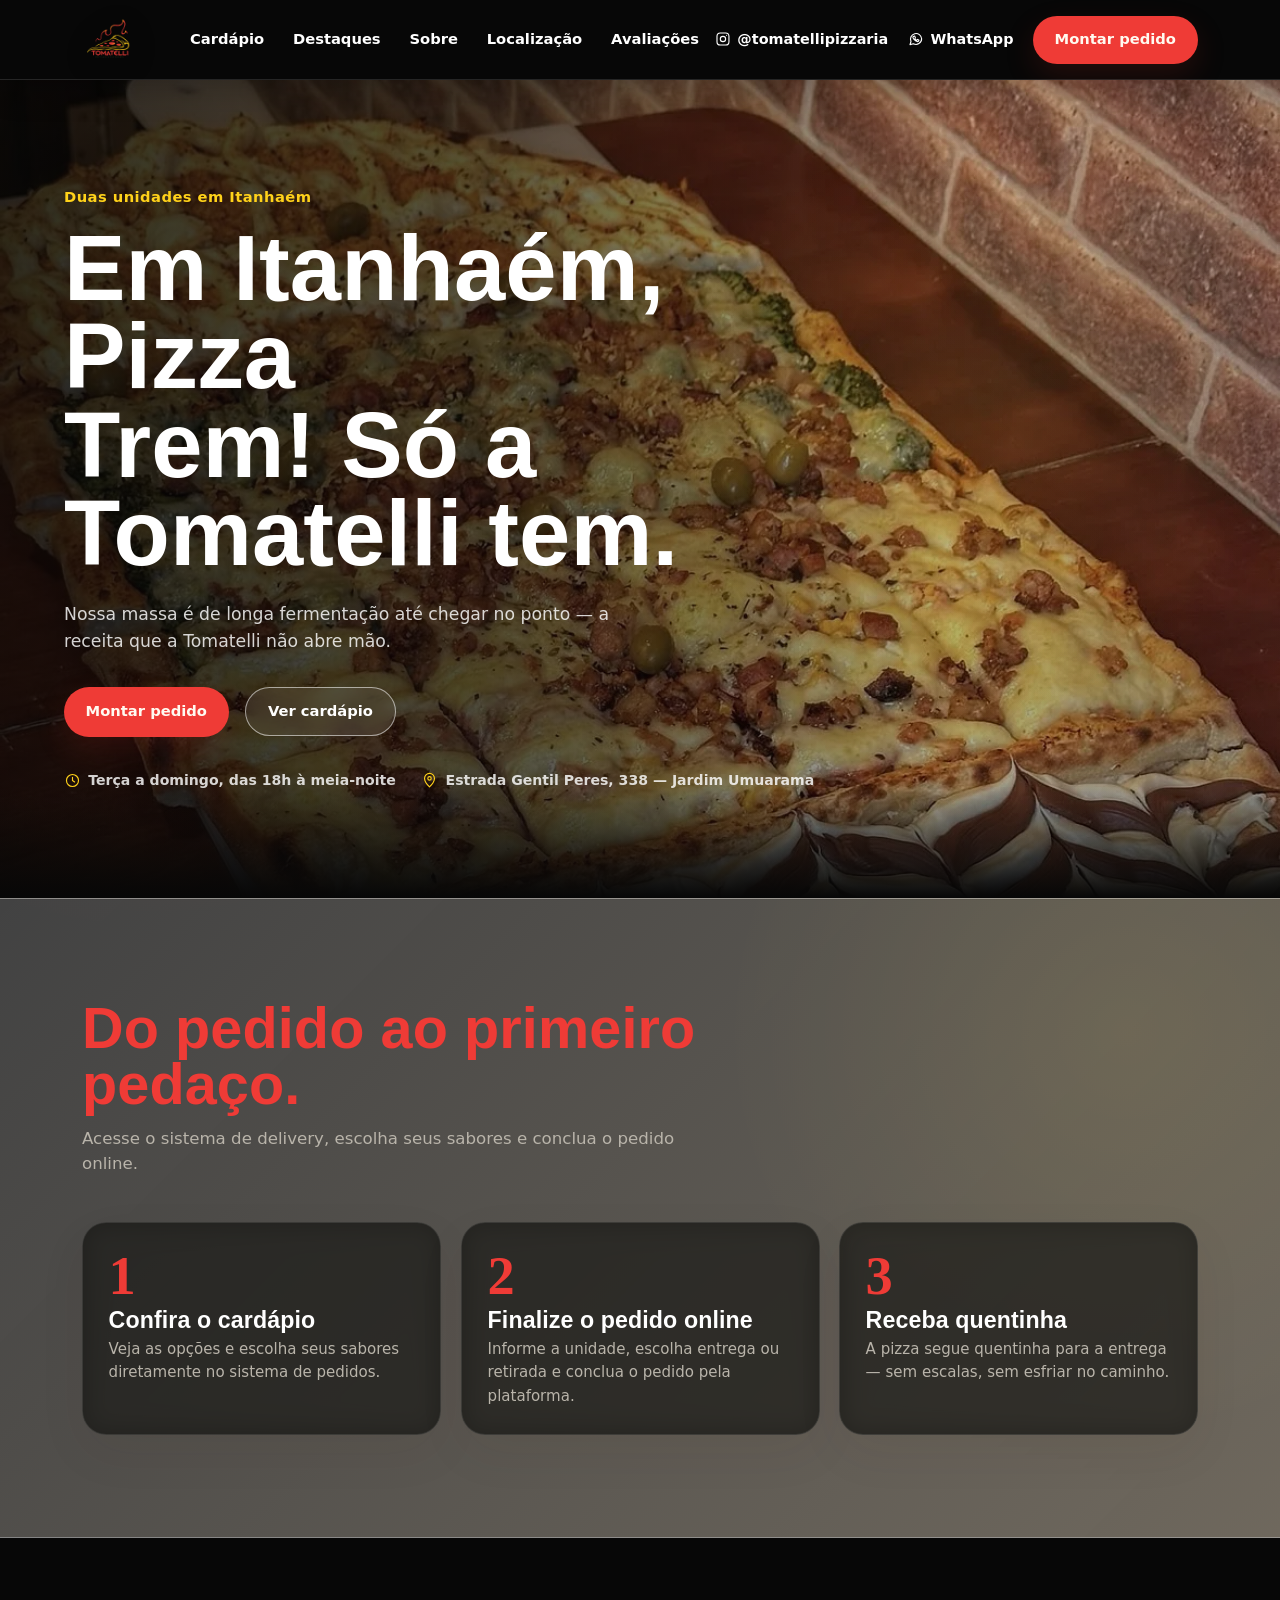
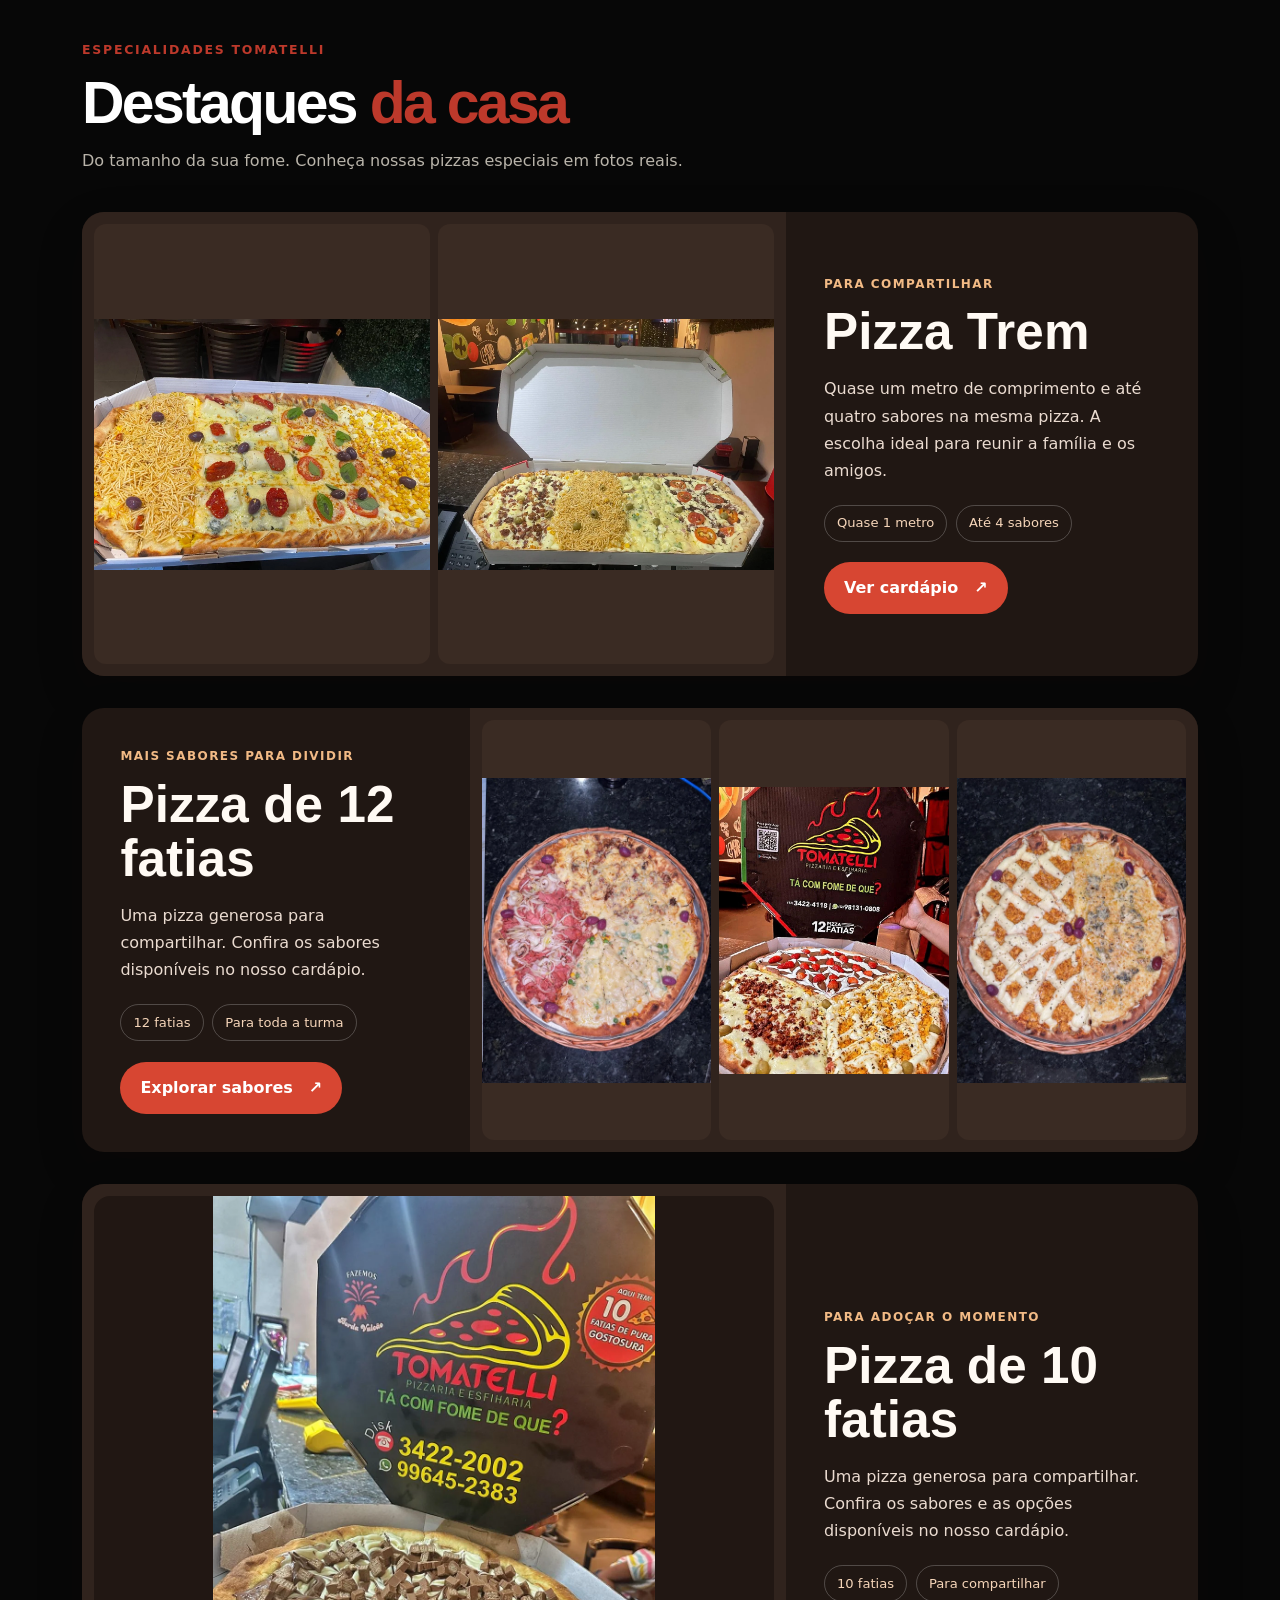
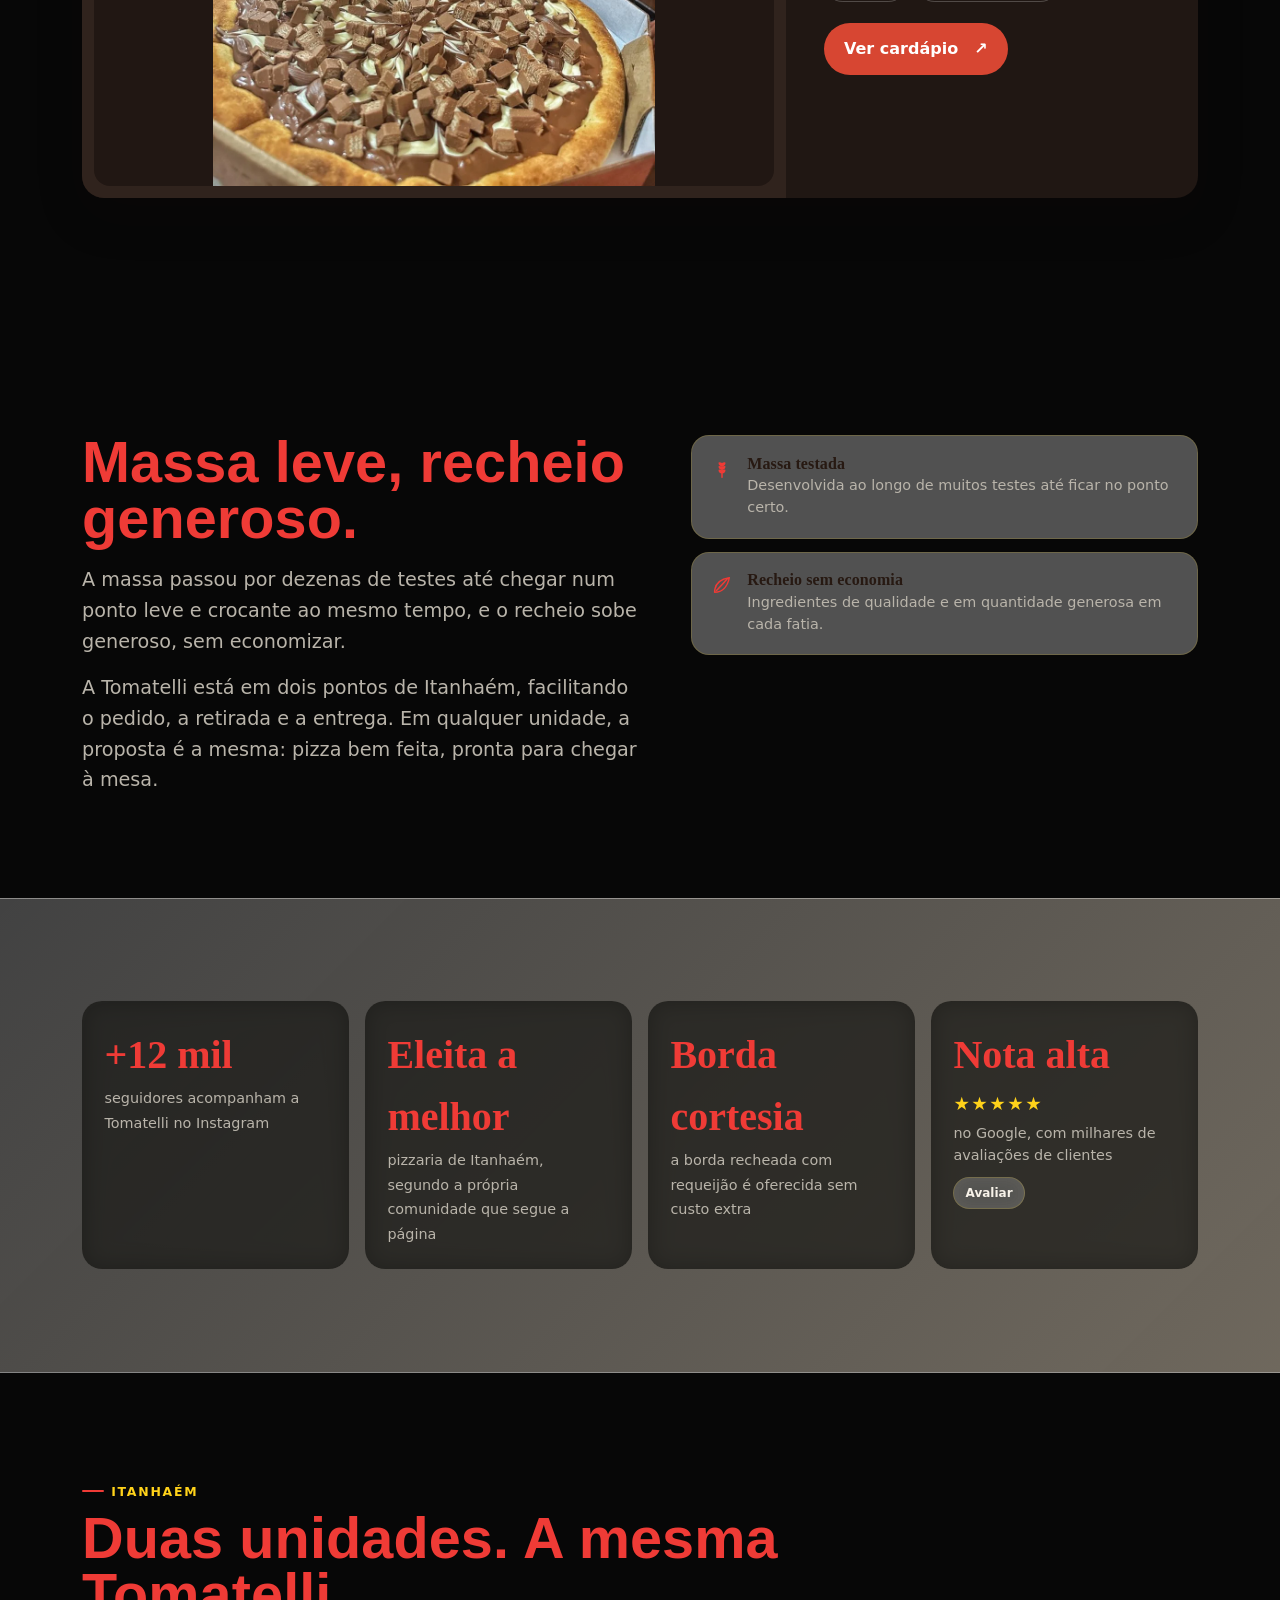
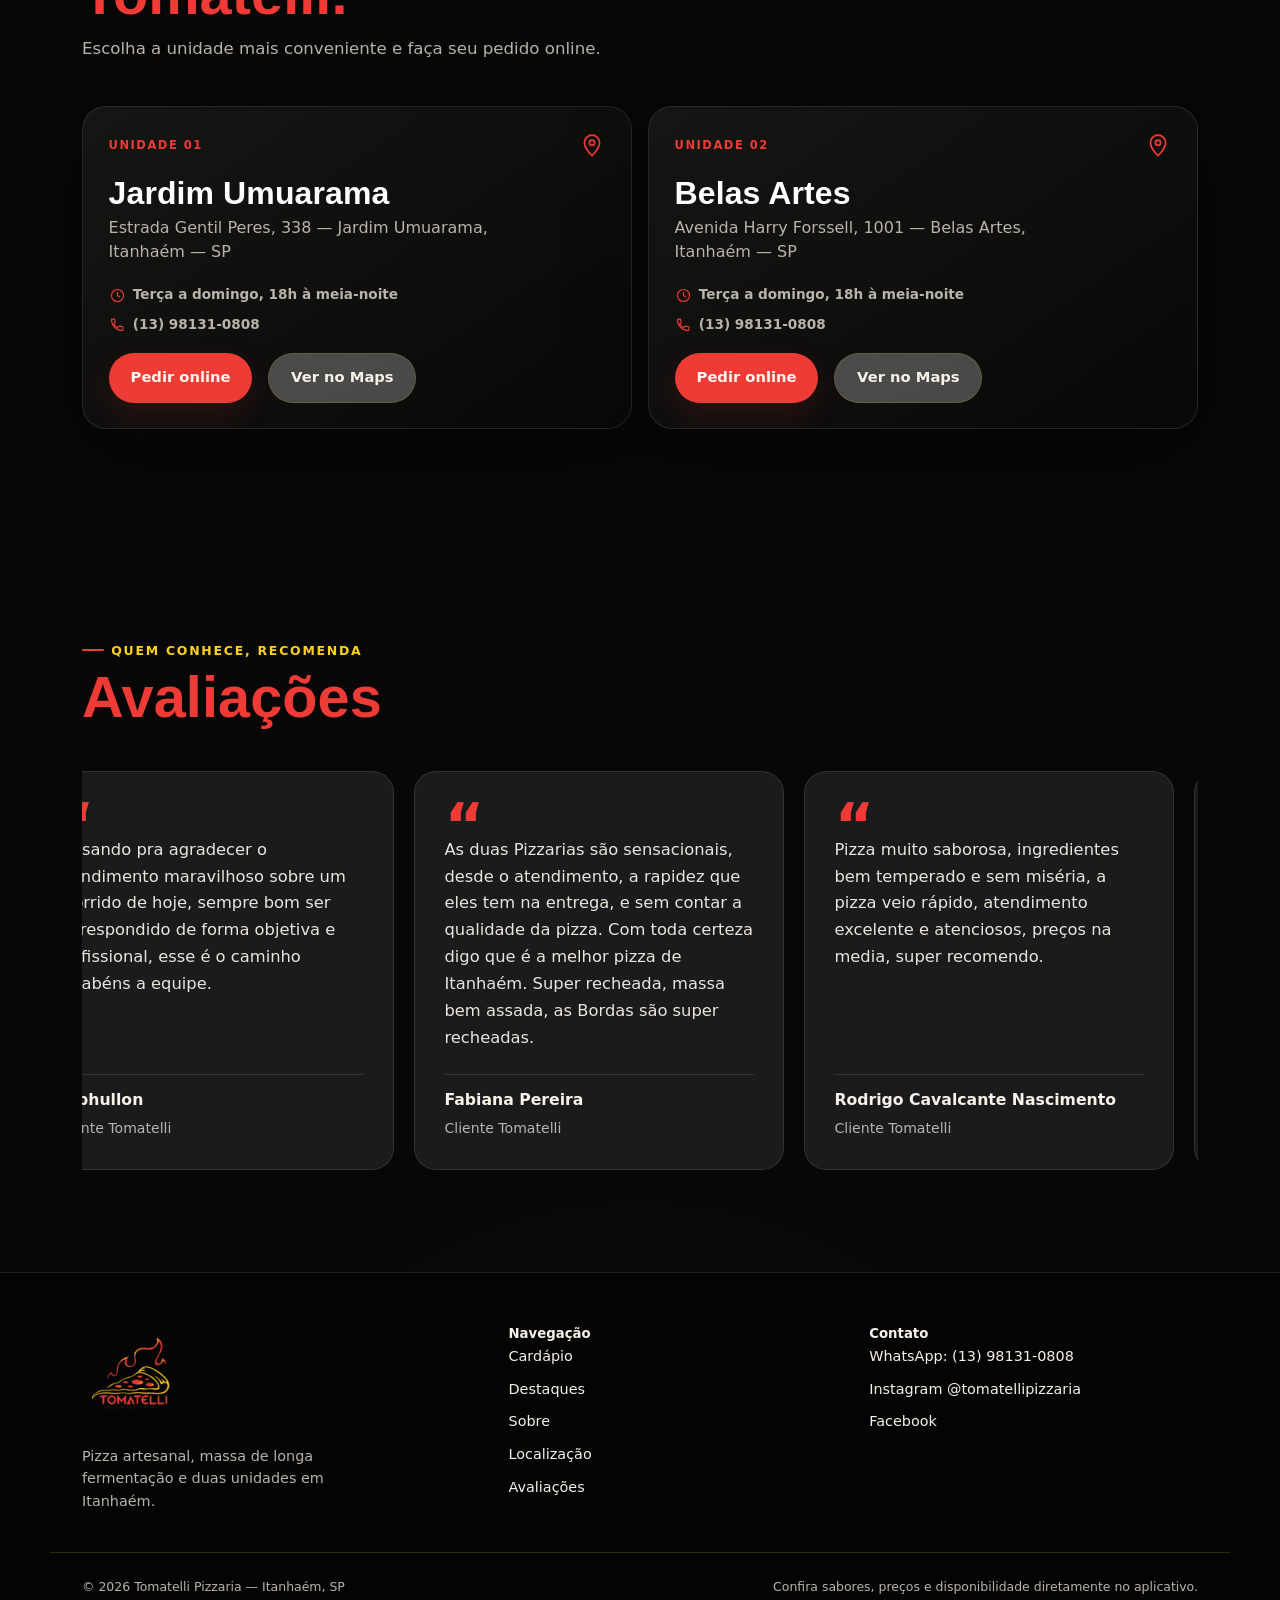
==== commit 72adbd84: "Add files via upload" ====
--- a/index.html
+++ b/index.html
@@ -11,6 +11,37 @@
   <title>Tomatelli Pizzaria — Itanhaém</title>
   <meta name="description"
     content="Tomatelli Pizzaria em Itanhaém. Confira o cardápio, conheça nossas duas unidades e peça online.">
+  <meta http-equiv="Content-Security-Policy" content="default-src 'self'; base-uri 'self'; object-src 'none'; script-src 'self'; style-src 'self' 'unsafe-inline' https://fonts.googleapis.com; font-src 'self' https://fonts.gstatic.com data:; img-src 'self' data: https:; connect-src 'self'; form-action 'self'; upgrade-insecure-requests">
+  <script type="application/ld+json">
+  {
+    "@context": "https://schema.org",
+    "@type": "Restaurant",
+    "@id": "https://tomatellipizzaria.com.br/#restaurant",
+    "name": "Tomatelli Pizzaria e Esfiharia",
+    "url": "https://tomatellipizzaria.com.br/",
+    "logo": "https://tomatellipizzaria.com.br/assets/logo-tomatelli.png",
+    "telephone": "+55-13-98131-0808",
+    "servesCuisine": ["Pizza", "Esfiha"],
+    "sameAs": [
+      "https://www.instagram.com/tomatellipizzaria/",
+      "https://www.facebook.com/tomatellii/",
+      "https://tomatellipizzaria.wabiz.delivery/"
+    ],
+    "address": {
+      "@type": "PostalAddress",
+      "streetAddress": "Estrada Gentil Peres, 338 - Jardim Umuarama",
+      "addressLocality": "Itanhaém",
+      "addressRegion": "SP",
+      "addressCountry": "BR"
+    },
+    "openingHoursSpecification": {
+      "@type": "OpeningHoursSpecification",
+      "dayOfWeek": ["Tuesday", "Wednesday", "Thursday", "Friday", "Saturday", "Sunday"],
+      "opens": "18:00",
+      "closes": "00:00"
+    }
+  }
+  </script>
   <meta name="theme-color" content="#070707" id="themeColor">
   <link rel="preconnect" href="https://fonts.googleapis.com">
   <link rel="preconnect" href="https://fonts.gstatic.com" crossorigin>
@@ -71,7 +102,7 @@
         </picture>
       </a>
       <nav class="site-nav" aria-label="Navegação principal">
-        <a href="#cardapio">Cardápio</a>
+        <a href="https://tomatellipizzaria.wabiz.delivery/" target="_blank" rel="noopener noreferrer">Cardápio</a>
         <a href="#destaques">Destaques</a>
         <a href="#sobre">Sobre</a>
         <a href="#localizacao">Localização</a>
@@ -115,7 +146,7 @@
       </button>
     </div>
     <nav class="mobile-nav__links" aria-label="Navegação (menu móvel)">
-      <a href="#cardapio" data-close>Cardápio</a>
+      <a href="https://tomatellipizzaria.wabiz.delivery/" target="_blank" rel="noopener noreferrer" data-close>Cardápio</a>
       <a href="#destaques" data-close>Destaques</a>
       <a href="#sobre" data-close>Sobre</a>
       <a href="#localizacao" data-close>Localização</a>
@@ -153,7 +184,7 @@
           <div class="hero__actions">
             <a class="btn btn--solid js-elastico" id="waHeroBtn" href="https://tomatellipizzaria.wabiz.delivery/" target="_blank"
               rel="noopener noreferrer">Montar pedido</a>
-            <a class="btn btn--ghost" href="#cardapio">Ver cardápio</a>
+            <a class="btn btn--ghost" href="https://tomatellipizzaria.wabiz.delivery/" target="_blank" rel="noopener noreferrer">Ver cardápio</a>
           </div>
           <ul class="hero__meta">
             <li><svg>
@@ -216,7 +247,7 @@
             <h3>Pizza Trem</h3>
             <p>Quase um metro de comprimento e até quatro sabores na mesma pizza. A escolha ideal para reunir a família e os amigos.</p>
             <div class="showcase-v2__chips"><span>Quase 1 metro</span><span>Até 4 sabores</span></div>
-            <a class="showcase-v2__button" href="#cardapio">Ver cardápio <span aria-hidden="true">↗</span></a>
+            <a class="showcase-v2__button" href="https://tomatellipizzaria.wabiz.delivery/" target="_blank" rel="noopener noreferrer">Ver cardápio <span aria-hidden="true">↗</span></a>
           </div>
         </article>
         <article class="showcase-v2__feature showcase-v2__feature--twelve">
@@ -225,7 +256,7 @@
             <h3>Pizza de 12 fatias</h3>
             <p>Uma pizza generosa para compartilhar. Confira os sabores disponíveis no nosso cardápio.</p>
             <div class="showcase-v2__chips"><span>12 fatias</span><span>Para toda a turma</span></div>
-            <a class="showcase-v2__button" href="#cardapio">Explorar sabores <span aria-hidden="true">↗</span></a>
+            <a class="showcase-v2__button" href="https://tomatellipizzaria.wabiz.delivery/" target="_blank" rel="noopener noreferrer">Explorar sabores <span aria-hidden="true">↗</span></a>
           </div>
           <div class="showcase-v2__gallery showcase-v2__gallery--twelve" aria-label="Três fotos das pizzas de 12 fatias">
             <figure><img src="assets/pizza-12-fatias-1.webp" alt="Pizza redonda de sabores variados sobre cesta de vime" loading="lazy" decoding="async"></figure>
@@ -242,28 +273,9 @@
             <h3>Pizza de 10 fatias</h3>
             <p>Uma pizza generosa para compartilhar. Confira os sabores e as opções disponíveis no nosso cardápio.</p>
             <div class="showcase-v2__chips"><span>10 fatias</span><span>Para compartilhar</span></div>
-            <a class="showcase-v2__button" href="#cardapio">Ver cardápio <span aria-hidden="true">↗</span></a>
+            <a class="showcase-v2__button" href="https://tomatellipizzaria.wabiz.delivery/" target="_blank" rel="noopener noreferrer">Ver cardápio <span aria-hidden="true">↗</span></a>
           </div>
         </article>
-      </div>
-    </section>
-
-    <!-- CARDÁPIO -->
-    <section class="section section--soft" id="cardapio">
-      <div class="container">
-        <div class="section-head">
-          <h2>Cardápio</h2>
-          <p>Cardápio do delivery da unidade Umuarama, atualizado em 31/10/2026. Preços e disponibilidade podem mudar; confirme no pedido.</p>
-        </div>
-
-        <div class="menu-controls">
-          <div class="menu-tabs" id="menuTabs" role="tablist" aria-label="Categorias do cardápio"></div>
-          <input class="menu-search" id="menuSearch" type="search" inputmode="search"
-            placeholder="Buscar sabor ou produto" aria-label="Buscar sabor ou produto no cardápio">
-        </div>
-        <div class="menu-panels" id="menuPanels">
-          <p class="menu-loading">Carregando cardápio…</p>
-        </div>
       </div>
     </section>
 
@@ -461,7 +473,7 @@
       <div>
         <h5>Navegação</h5>
         <div class="footer__links">
-          <a href="#cardapio">Cardápio</a>
+          <a href="https://tomatellipizzaria.wabiz.delivery/" target="_blank" rel="noopener noreferrer">Cardápio</a>
           <a href="#destaques">Destaques</a>
           <a href="#sobre">Sobre</a>
           <a href="#localizacao">Localização</a>
@@ -480,11 +492,10 @@
     </div>
     <div class="container footer__bottom">
       <span>© <span id="year"></span> Tomatelli Pizzaria — Itanhaém, SP</span>
-      <span>Cardápio e preços de referência; confirme os valores atualizados ao pedir.</span>
+      <span>Confira sabores, preços e disponibilidade diretamente no aplicativo.</span>
     </div>
   </footer>
 
-  <script src="js/cardapio-data.js" defer></script>
   <script src="js/script.js" defer></script>
   <script src="js/cursor.js" defer></script>
   <script src="js/preencher.js" defer></script>
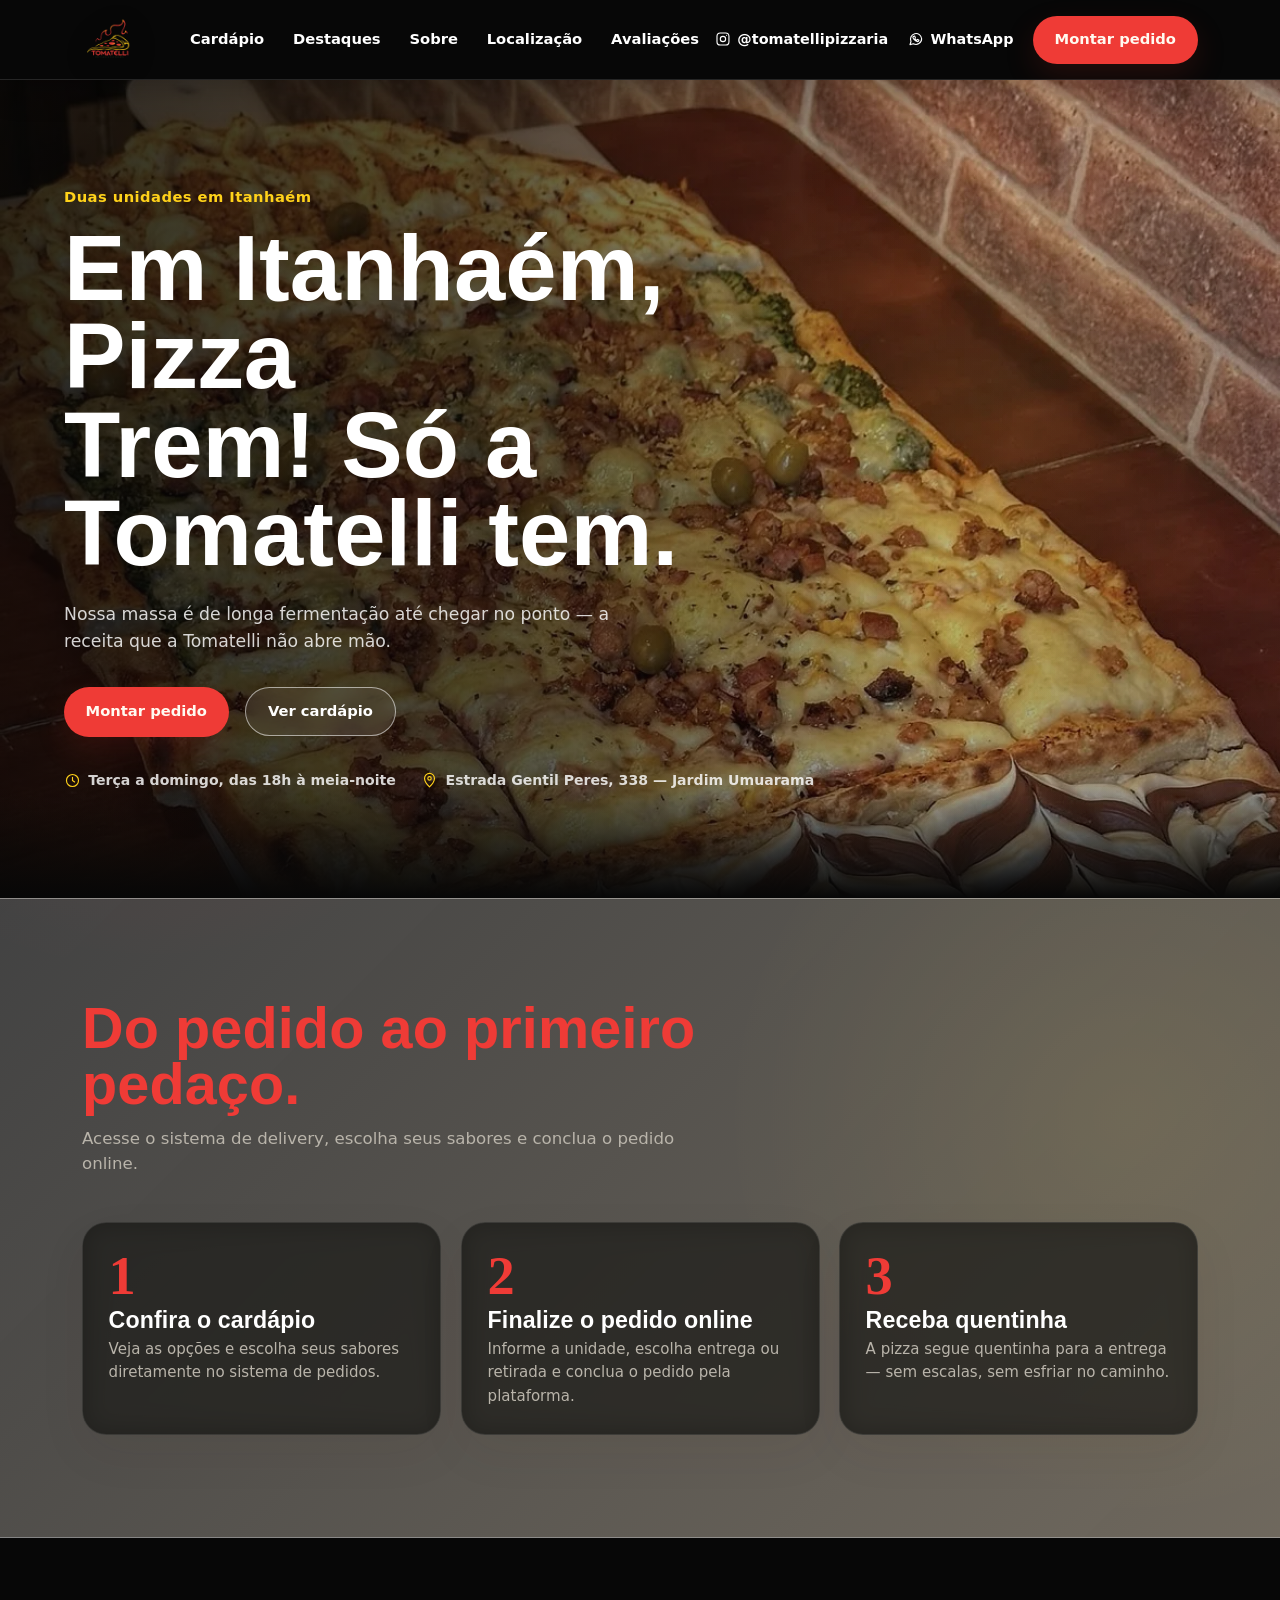
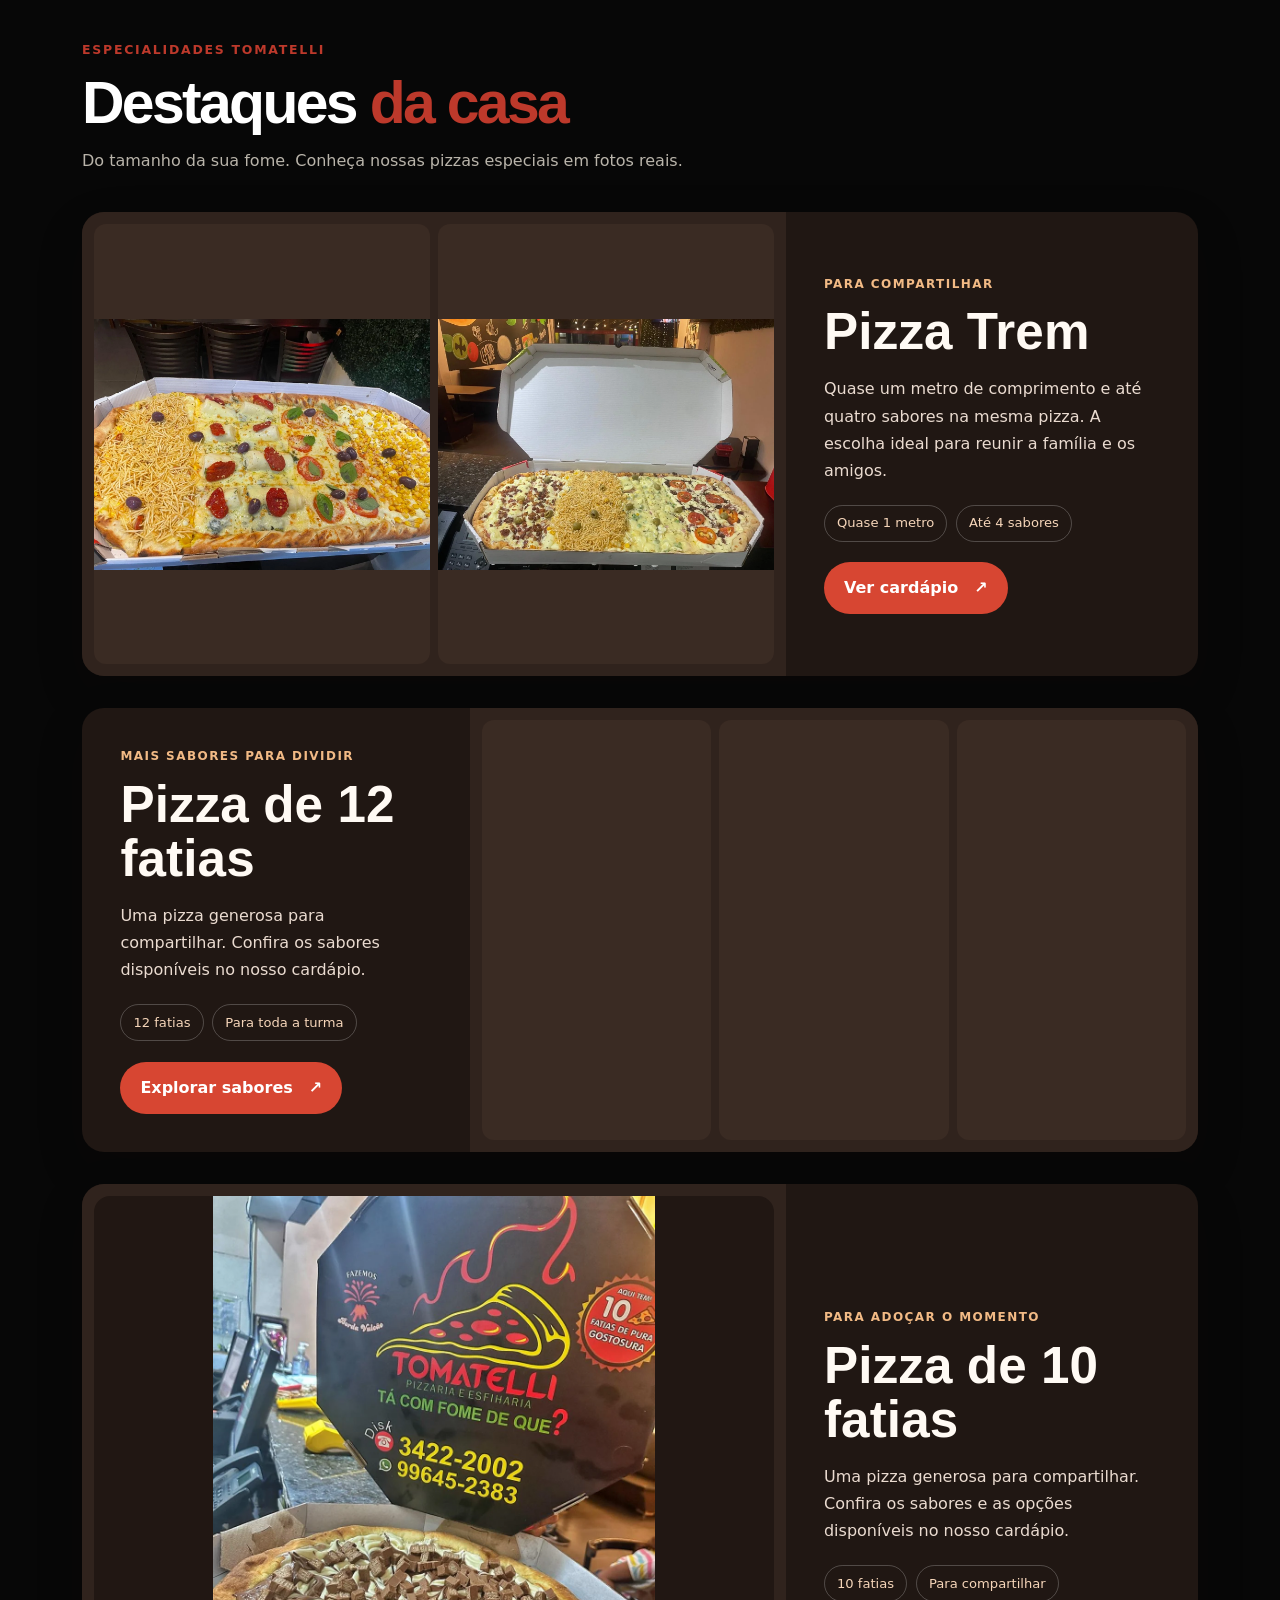
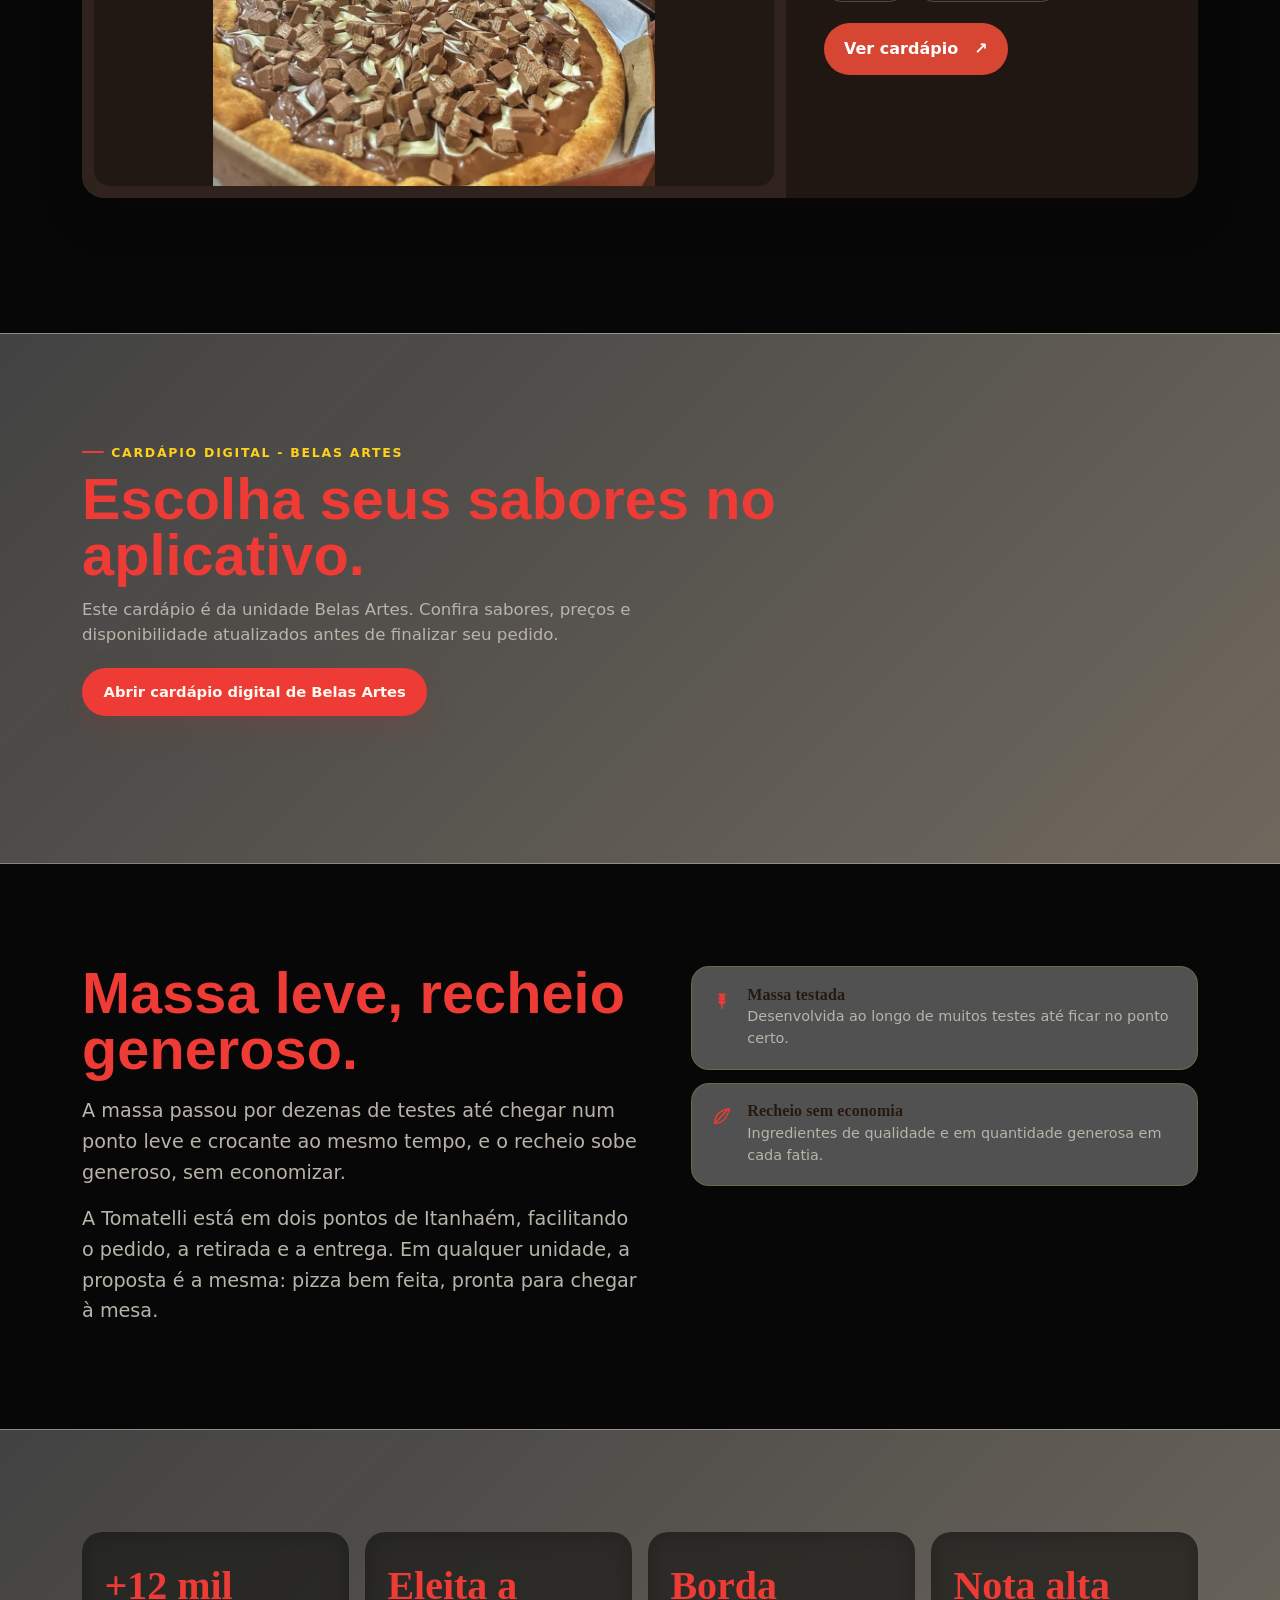
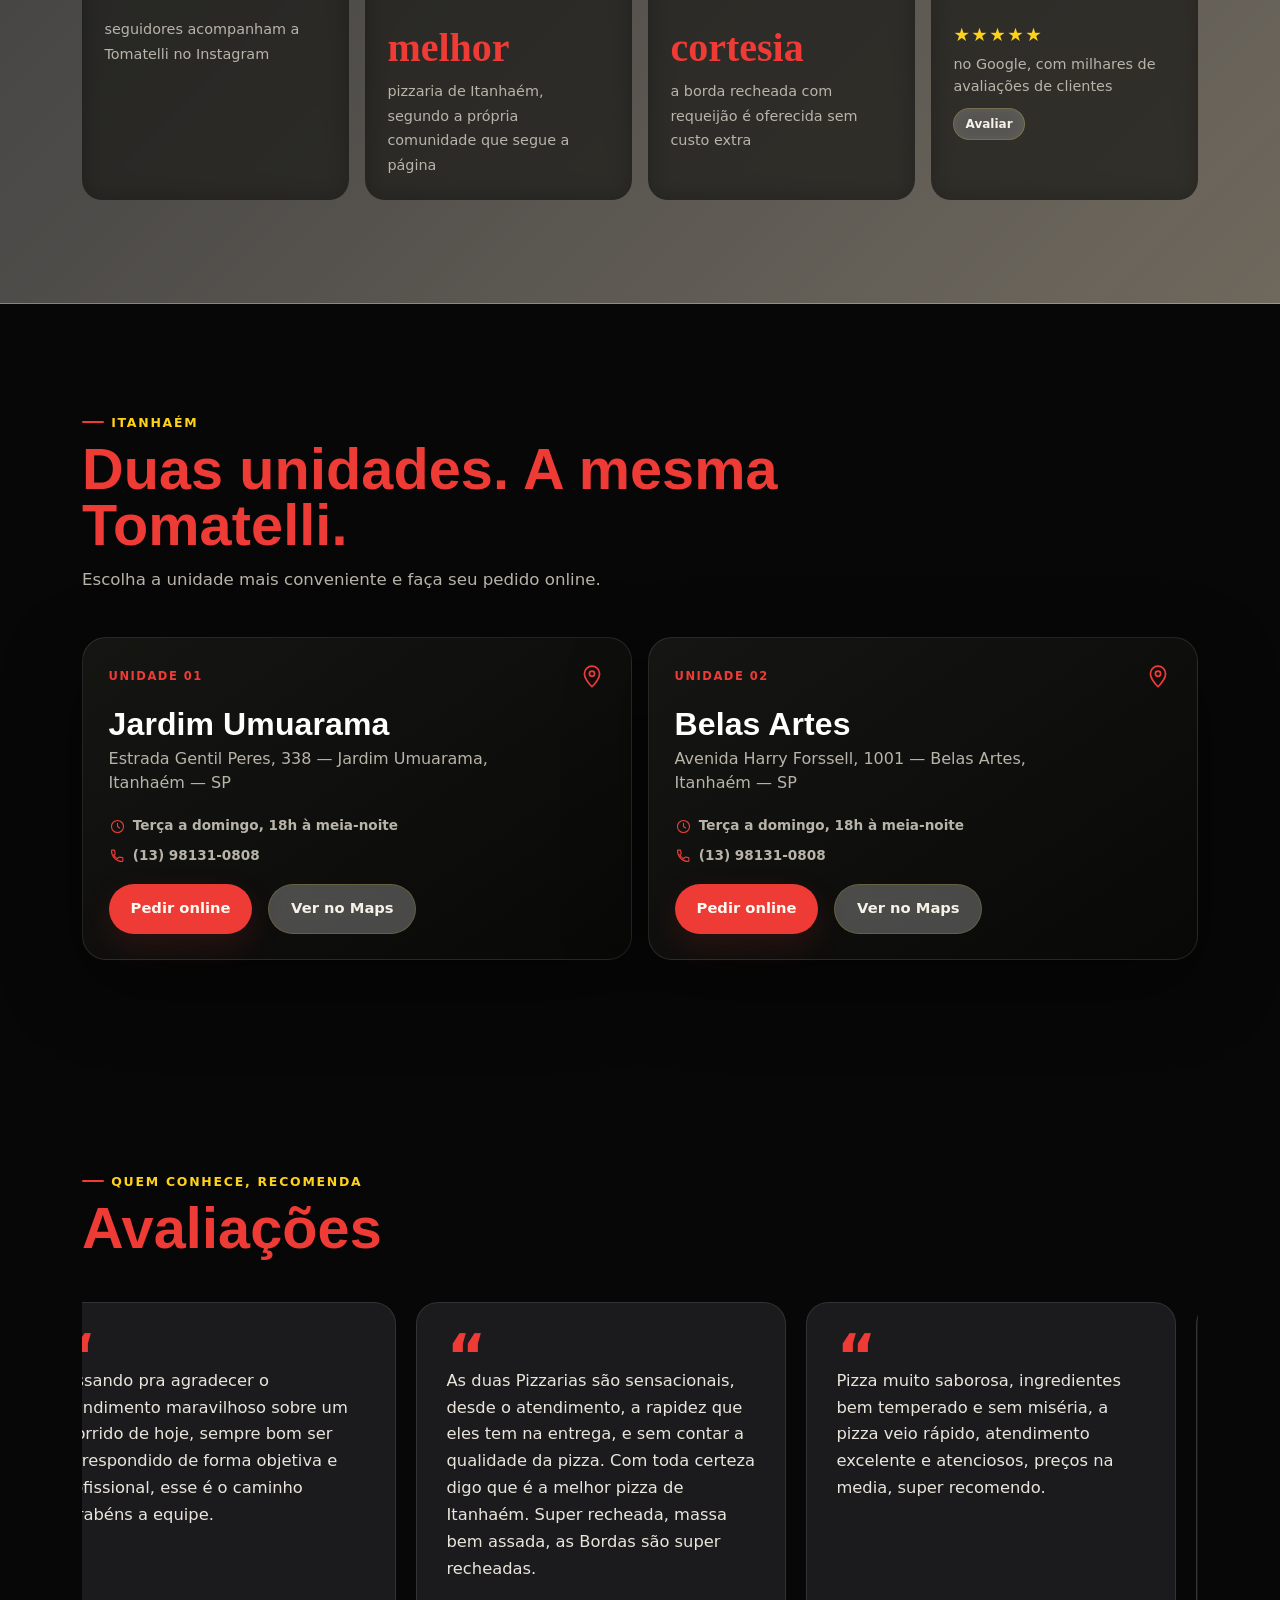
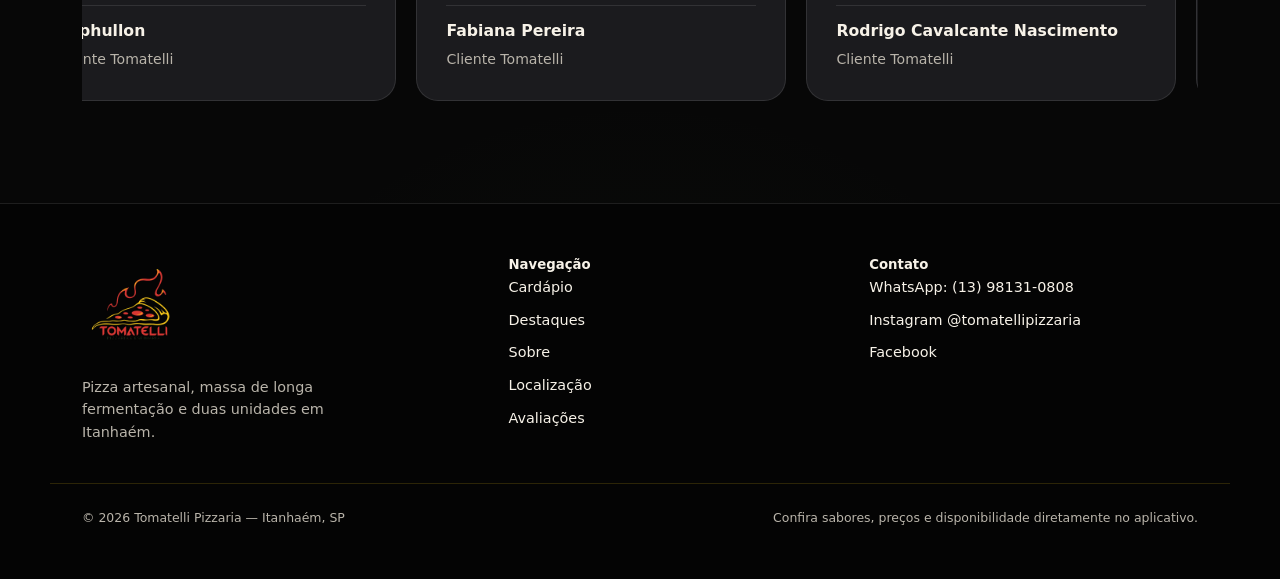
==== commit 63aaf796: "Add files via upload" ====
--- a/index.html
+++ b/index.html
@@ -102,7 +102,7 @@
         </picture>
       </a>
       <nav class="site-nav" aria-label="Navegação principal">
-        <a href="https://tomatellipizzaria.wabiz.delivery/" target="_blank" rel="noopener noreferrer">Cardápio</a>
+        <a href="#cardapio">Cardápio</a>
         <a href="#destaques">Destaques</a>
         <a href="#sobre">Sobre</a>
         <a href="#localizacao">Localização</a>
@@ -146,7 +146,7 @@
       </button>
     </div>
     <nav class="mobile-nav__links" aria-label="Navegação (menu móvel)">
-      <a href="https://tomatellipizzaria.wabiz.delivery/" target="_blank" rel="noopener noreferrer" data-close>Cardápio</a>
+      <a href="#cardapio" data-close>Cardápio</a>
       <a href="#destaques" data-close>Destaques</a>
       <a href="#sobre" data-close>Sobre</a>
       <a href="#localizacao" data-close>Localização</a>
@@ -184,7 +184,7 @@
           <div class="hero__actions">
             <a class="btn btn--solid js-elastico" id="waHeroBtn" href="https://tomatellipizzaria.wabiz.delivery/" target="_blank"
               rel="noopener noreferrer">Montar pedido</a>
-            <a class="btn btn--ghost" href="https://tomatellipizzaria.wabiz.delivery/" target="_blank" rel="noopener noreferrer">Ver cardápio</a>
+            <a class="btn btn--ghost" href="#cardapio">Ver cardápio</a>
           </div>
           <ul class="hero__meta">
             <li><svg>
@@ -247,7 +247,7 @@
             <h3>Pizza Trem</h3>
             <p>Quase um metro de comprimento e até quatro sabores na mesma pizza. A escolha ideal para reunir a família e os amigos.</p>
             <div class="showcase-v2__chips"><span>Quase 1 metro</span><span>Até 4 sabores</span></div>
-            <a class="showcase-v2__button" href="https://tomatellipizzaria.wabiz.delivery/" target="_blank" rel="noopener noreferrer">Ver cardápio <span aria-hidden="true">↗</span></a>
+            <a class="showcase-v2__button" href="https://tomatellipizzaria.cityfoods.com.br/" target="_blank" rel="noopener noreferrer">Ver cardápio <span aria-hidden="true">↗</span></a>
           </div>
         </article>
         <article class="showcase-v2__feature showcase-v2__feature--twelve">
@@ -256,7 +256,7 @@
             <h3>Pizza de 12 fatias</h3>
             <p>Uma pizza generosa para compartilhar. Confira os sabores disponíveis no nosso cardápio.</p>
             <div class="showcase-v2__chips"><span>12 fatias</span><span>Para toda a turma</span></div>
-            <a class="showcase-v2__button" href="https://tomatellipizzaria.wabiz.delivery/" target="_blank" rel="noopener noreferrer">Explorar sabores <span aria-hidden="true">↗</span></a>
+            <a class="showcase-v2__button" href="https://tomatellipizzaria.cityfoods.com.br/" target="_blank" rel="noopener noreferrer">Explorar sabores <span aria-hidden="true">↗</span></a>
           </div>
           <div class="showcase-v2__gallery showcase-v2__gallery--twelve" aria-label="Três fotos das pizzas de 12 fatias">
             <figure><img src="assets/pizza-12-fatias-1.webp" alt="Pizza redonda de sabores variados sobre cesta de vime" loading="lazy" decoding="async"></figure>
@@ -273,9 +273,20 @@
             <h3>Pizza de 10 fatias</h3>
             <p>Uma pizza generosa para compartilhar. Confira os sabores e as opções disponíveis no nosso cardápio.</p>
             <div class="showcase-v2__chips"><span>10 fatias</span><span>Para compartilhar</span></div>
-            <a class="showcase-v2__button" href="https://tomatellipizzaria.wabiz.delivery/" target="_blank" rel="noopener noreferrer">Ver cardápio <span aria-hidden="true">↗</span></a>
+            <a class="showcase-v2__button" href="https://tomatellipizzaria.cityfoods.com.br/" target="_blank" rel="noopener noreferrer">Ver cardápio <span aria-hidden="true">↗</span></a>
           </div>
         </article>
+      </div>
+    </section>
+
+    <section class="section section--soft" id="cardapio" aria-labelledby="cardapio-digital-title">
+      <div class="container">
+        <div class="section-head digital-menu">
+          <span class="eyebrow">Cardápio digital - Belas Artes</span>
+          <h2 id="cardapio-digital-title">Escolha seus sabores no aplicativo.</h2>
+          <p>Este cardápio é da unidade Belas Artes. Confira sabores, preços e disponibilidade atualizados antes de finalizar seu pedido.</p>
+          <a class="btn btn--solid digital-menu__action" href="https://tomatellipizzaria.cityfoods.com.br/" target="_blank" rel="noopener noreferrer">Abrir cardápio digital de Belas Artes</a>
+        </div>
       </div>
     </section>
 
@@ -473,7 +484,7 @@
       <div>
         <h5>Navegação</h5>
         <div class="footer__links">
-          <a href="https://tomatellipizzaria.wabiz.delivery/" target="_blank" rel="noopener noreferrer">Cardápio</a>
+          <a href="#cardapio">Cardápio</a>
           <a href="#destaques">Destaques</a>
           <a href="#sobre">Sobre</a>
           <a href="#localizacao">Localização</a>
--- a/css/style.css
+++ b/css/style.css
@@ -483,6 +483,11 @@
 .step p {
   margin-top: .45rem;
   font-size: .94rem
+}
+
+.digital-menu__action {
+  display: inline-flex;
+  margin-top: 1.25rem;
 }
 
 .destaques__grid {
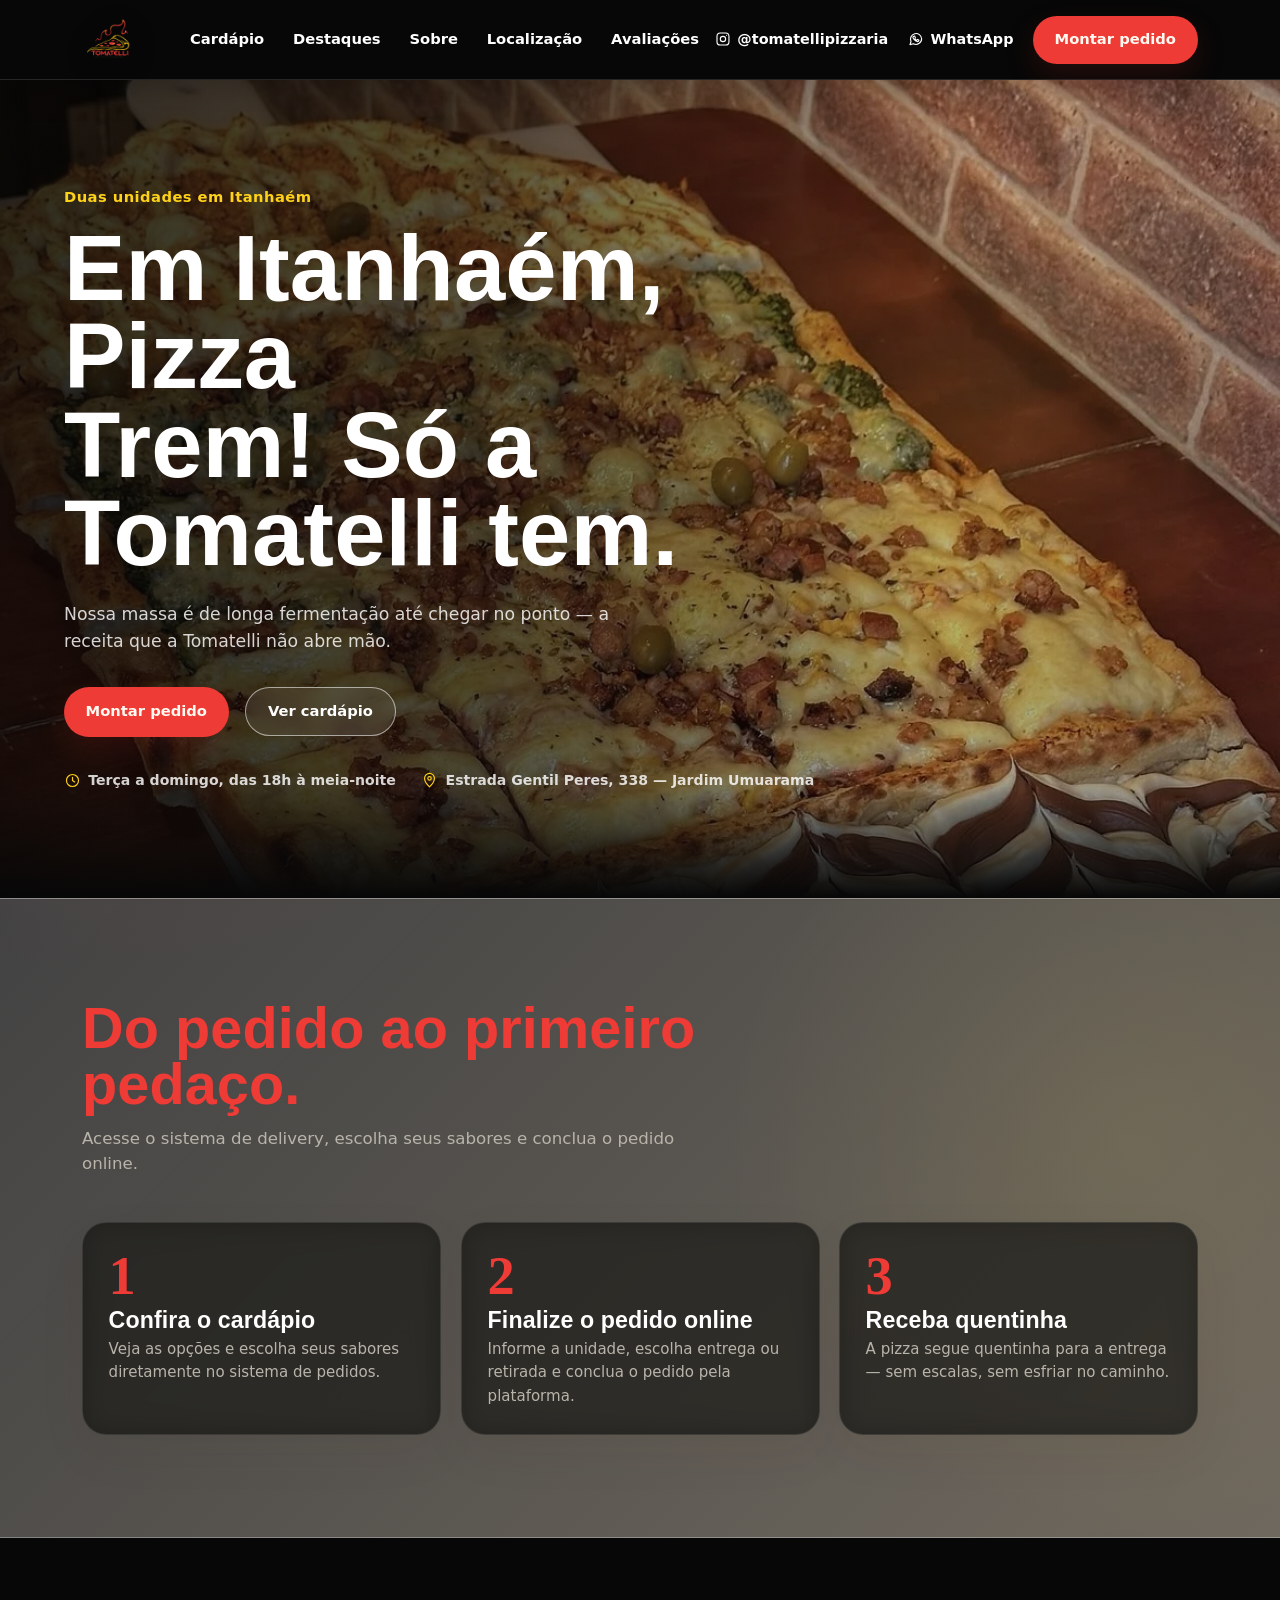
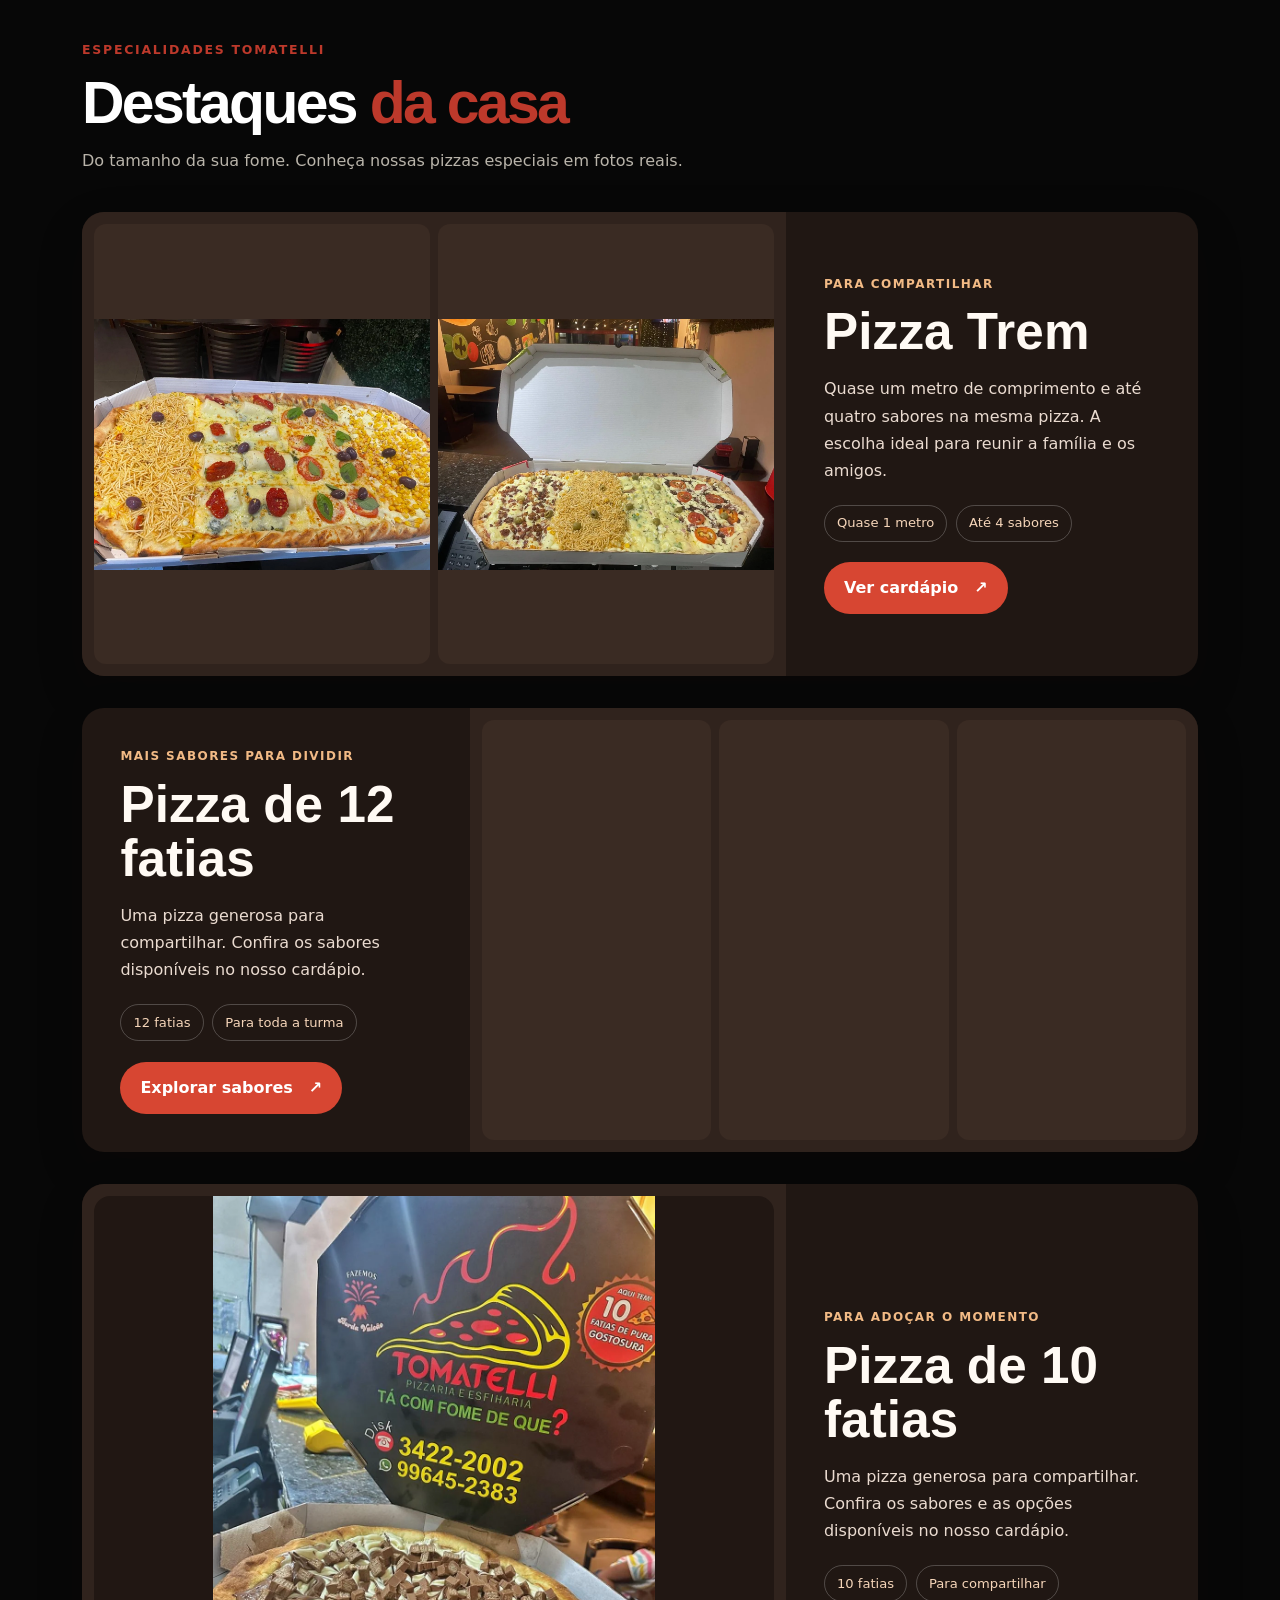
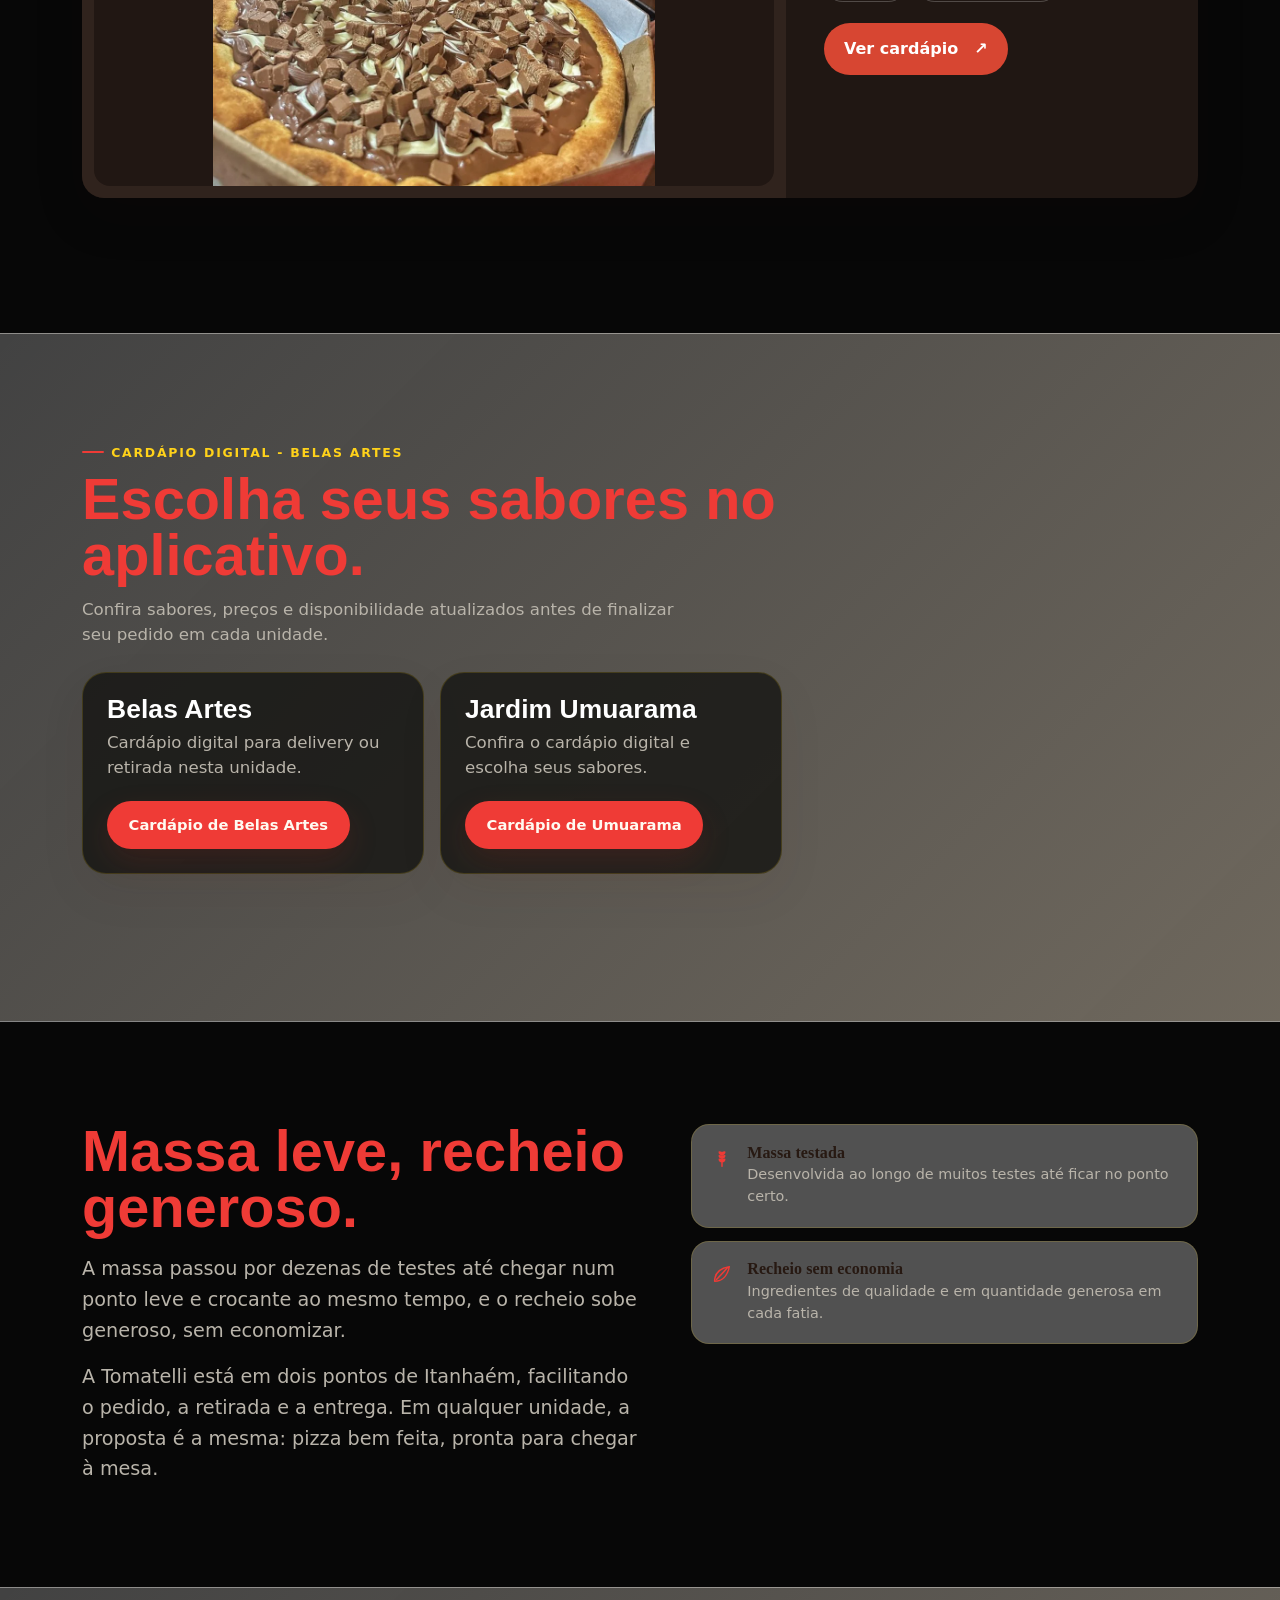
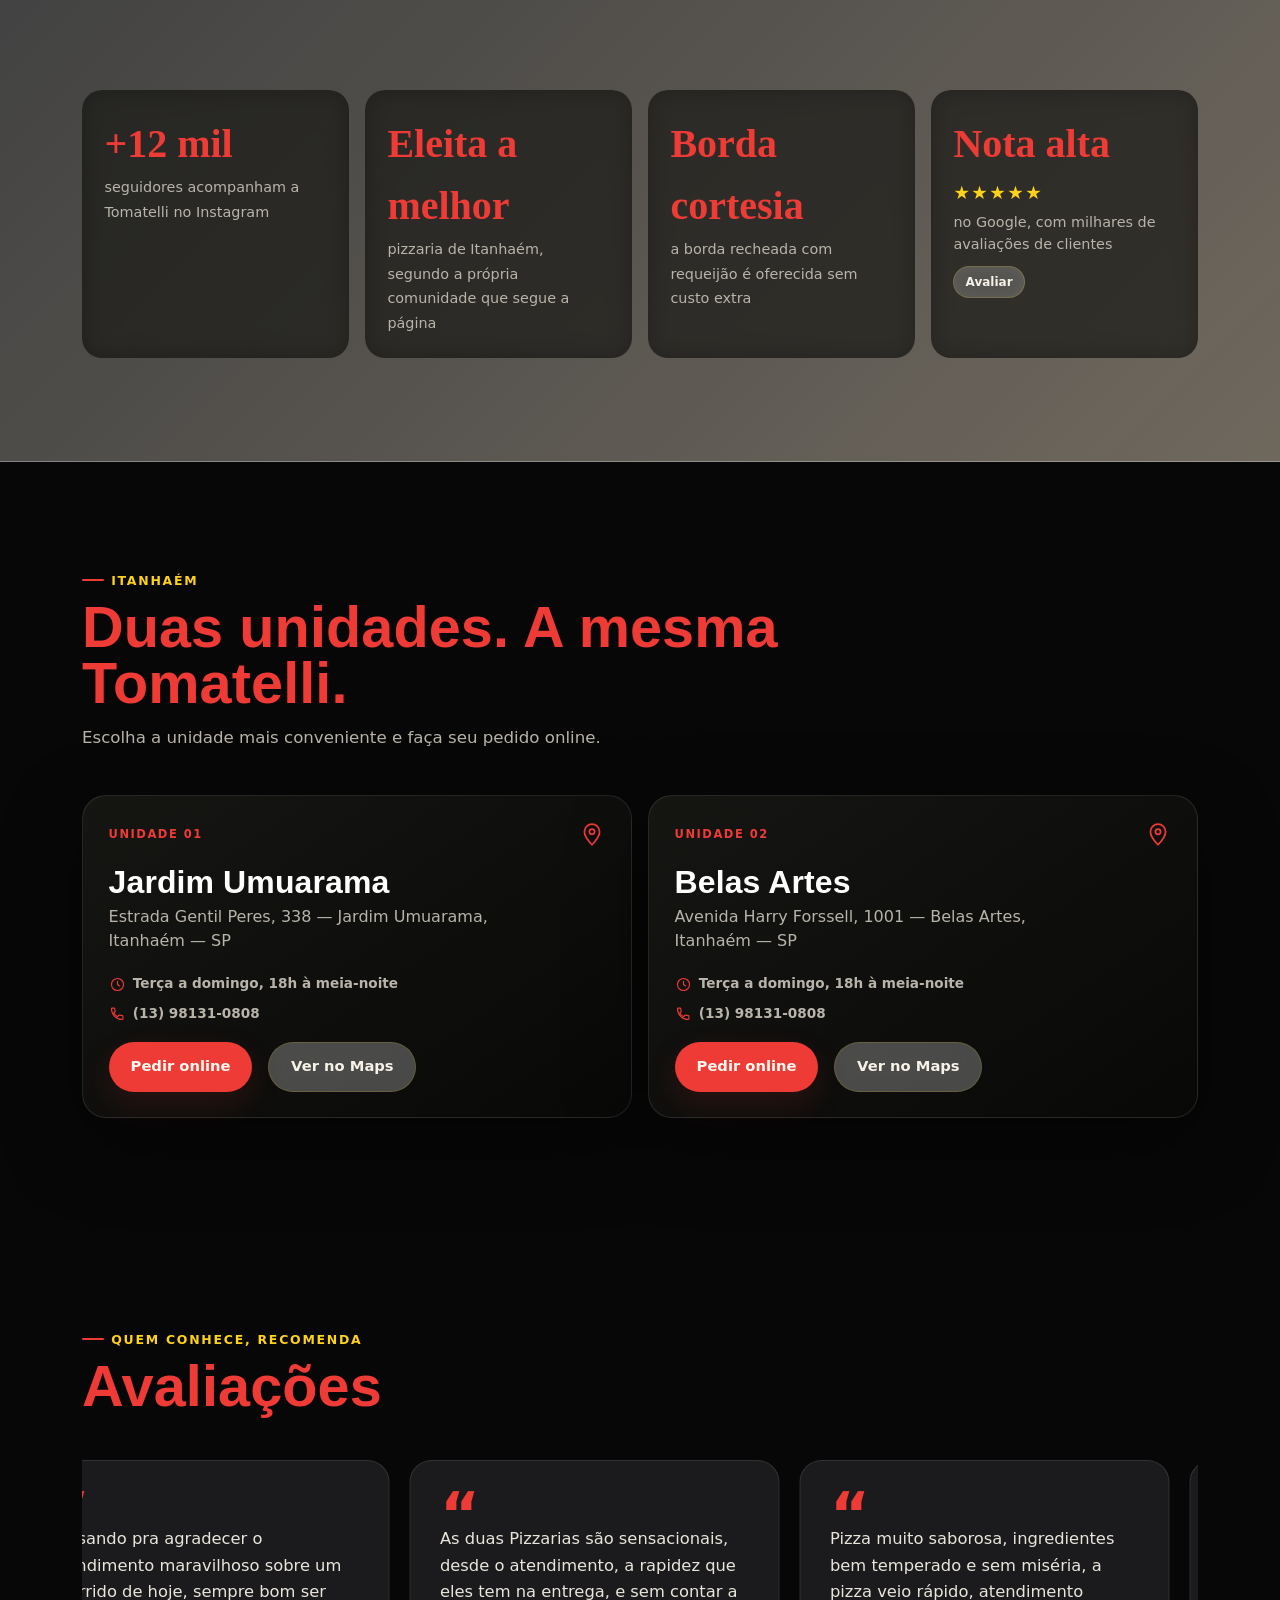
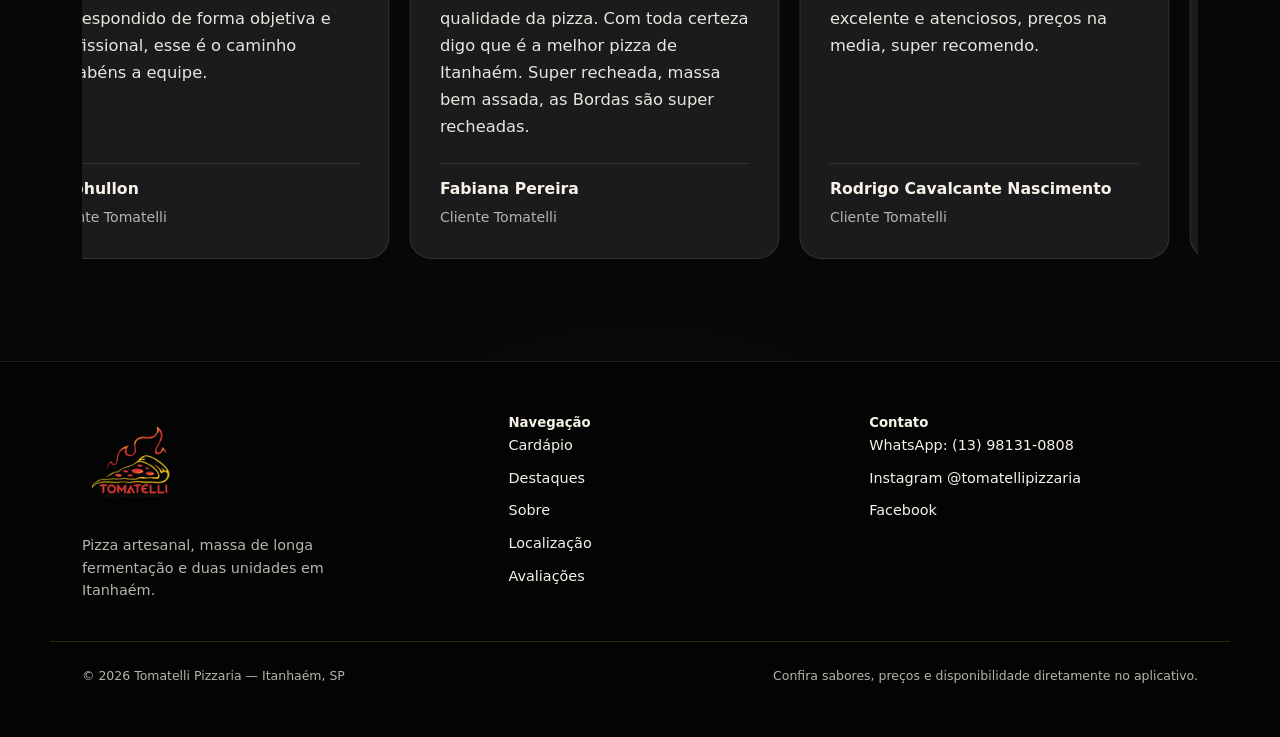
==== commit 04bf8a83: "Add files via upload" ====
--- a/index.html
+++ b/index.html
@@ -122,7 +122,7 @@
             <path d="M20.5 11.7a8.4 8.4 0 0 1-12.4 7.4L3 20.5l1.5-4.8a8.4 8.4 0 1 1 16-4Z" />
             <path d="M8.5 8.2c.3-.5.6-.5.9-.5h.5c.2 0 .4.1.5.4l.7 1.7c.1.2 0 .4-.1.6l-.5.6c-.2.2-.2.4 0 .6.5.9 1.2 1.6 2.1 2.1.2.1.4.1.6-.1l.7-.8c.2-.2.4-.2.6-.1l1.6.8c.2.1.3.3.3.5 0 .4-.2 1.1-.7 1.4-.5.4-1.1.6-1.8.4-1.1-.2-2.4-.8-3.7-2-1.5-1.3-2.4-2.8-2.7-3.8-.3-.8 0-1.4.3-1.8Z" />
           </svg>WhatsApp</a>
-        <a class="btn btn--solid js-elastico" id="waHeaderBtn" href="https://tomatellipizzaria.wabiz.delivery/" target="_blank"
+        <a class="btn btn--solid js-elastico" id="waHeaderBtn" href="pedido.html" target="_blank"
           rel="noopener noreferrer">Montar pedido</a>
         <button class="hamburger" id="hamburgerBtn" aria-expanded="false" aria-controls="mobileNav"
           aria-label="Abrir menu">
@@ -166,7 +166,7 @@
           <path d="M20.5 11.7a8.4 8.4 0 0 1-12.4 7.4L3 20.5l1.5-4.8a8.4 8.4 0 1 1 16-4Z" />
           <path d="M8.5 8.2c.3-.5.6-.5.9-.5h.5c.2 0 .4.1.5.4l.7 1.7c.1.2 0 .4-.1.6l-.5.6c-.2.2-.2.4 0 .6.5.9 1.2 1.6 2.1 2.1.2.1.4.1.6-.1l.7-.8c.2-.2.4-.2.6-.1l1.6.8c.2.1.3.3.3.5 0 .4-.2 1.1-.7 1.4-.5.4-1.1.6-1.8.4-1.1-.2-2.4-.8-3.7-2-1.5-1.3-2.4-2.8-2.7-3.8-.3-.8 0-1.4.3-1.8Z" />
         </svg>WhatsApp</a>
-      <a class="btn btn--solid js-elastico" id="waMobileBtn" href="https://tomatellipizzaria.wabiz.delivery/" target="_blank"
+      <a class="btn btn--solid js-elastico" id="waMobileBtn" href="pedido.html" target="_blank"
         rel="noopener noreferrer" data-close>Montar pedido</a>
     </div>
   </div>
@@ -182,7 +182,7 @@
           <p class="hero__sub">Nossa massa é de longa fermentação até chegar no ponto — a
             receita que a Tomatelli não abre mão.</p>
           <div class="hero__actions">
-            <a class="btn btn--solid js-elastico" id="waHeroBtn" href="https://tomatellipizzaria.wabiz.delivery/" target="_blank"
+            <a class="btn btn--solid js-elastico" id="waHeroBtn" href="pedido.html" target="_blank"
               rel="noopener noreferrer">Montar pedido</a>
             <a class="btn btn--ghost" href="#cardapio">Ver cardápio</a>
           </div>
@@ -284,8 +284,19 @@
         <div class="section-head digital-menu">
           <span class="eyebrow">Cardápio digital - Belas Artes</span>
           <h2 id="cardapio-digital-title">Escolha seus sabores no aplicativo.</h2>
-          <p>Este cardápio é da unidade Belas Artes. Confira sabores, preços e disponibilidade atualizados antes de finalizar seu pedido.</p>
-          <a class="btn btn--solid digital-menu__action" href="https://tomatellipizzaria.cityfoods.com.br/" target="_blank" rel="noopener noreferrer">Abrir cardápio digital de Belas Artes</a>
+          <p>Confira sabores, preços e disponibilidade atualizados antes de finalizar seu pedido em cada unidade.</p>
+          <div class="digital-menu__options">
+            <article class="digital-menu__option">
+              <h3>Belas Artes</h3>
+              <p>Cardápio digital para delivery ou retirada nesta unidade.</p>
+              <a class="btn btn--solid digital-menu__action" href="https://tomatellipizzaria.cityfoods.com.br/" target="_blank" rel="noopener noreferrer">Cardápio de Belas Artes</a>
+            </article>
+            <article class="digital-menu__option">
+              <h3>Jardim Umuarama</h3>
+              <p>Confira o cardápio digital e escolha seus sabores.</p>
+              <a class="btn btn--solid digital-menu__action" href="https://tomatellipizzaria.wabiz.delivery/" target="_blank" rel="noopener noreferrer">Cardápio de Umuarama</a>
+            </article>
+          </div>
         </div>
       </div>
     </section>
--- a/css/style.css
+++ b/css/style.css
@@ -488,6 +488,35 @@
 .digital-menu__action {
   display: inline-flex;
   margin-top: 1.25rem;
+}
+
+.digital-menu__options {
+  display: grid;
+  gap: 1rem;
+  margin-top: 1.5rem;
+  text-align: left;
+}
+
+.digital-menu__option {
+  padding: 1.5rem;
+  border: 1px solid var(--line);
+  border-radius: var(--radius);
+  background: var(--surface);
+  box-shadow: 0 18px 50px rgba(72, 42, 24, .06);
+}
+
+.digital-menu__option h3 {
+  font-size: 1.65rem;
+}
+
+.digital-menu__option p {
+  margin-top: .45rem;
+}
+
+@media (min-width: 760px) {
+  .digital-menu__options {
+    grid-template-columns: repeat(2, minmax(0, 1fr));
+  }
 }
 
 .destaques__grid {
@@ -2249,3 +2278,76 @@
  .showcase-v2__feature--ten { min-width: 0; }
  .showcase-v2__gallery--ten img { max-height: none; width: 100%; height: auto; }
 }
+
+/* Página intermediária de escolha da unidade */
+.order-page {
+  min-height: 100vh;
+  background: radial-gradient(circle at top, #fff6e8 0, #f7eee2 45%, #eadbca 100%);
+}
+
+.order-page__main {
+  width: min(100%, 1000px);
+  min-height: 100vh;
+  margin: auto;
+  padding: clamp(2rem, 5vw, 5rem) 1.25rem;
+  display: flex;
+  flex-direction: column;
+  justify-content: center;
+}
+
+.order-page__brand {
+  align-self: center;
+  width: 150px;
+  margin-bottom: clamp(2rem, 5vw, 4rem);
+}
+
+.order-page__brand img { width: 100%; height: auto; }
+
+.order-page__panel {
+  padding: clamp(1.5rem, 4vw, 3rem);
+  border: 1px solid var(--glass-line);
+  border-radius: var(--radius);
+  background: var(--surface);
+  box-shadow: var(--shadow);
+  text-align: center;
+}
+
+.order-page__panel h1 {
+  margin-top: .45rem;
+  font-size: clamp(2.5rem, 6vw, 4.3rem);
+}
+
+.order-page__panel > p { max-width: 47ch; margin: .9rem auto 0; }
+
+.order-page__options {
+  display: grid;
+  gap: 1rem;
+  margin-top: 2rem;
+  text-align: left;
+}
+
+.order-page__option {
+  padding: 1.5rem;
+  border: 1px solid var(--line);
+  border-radius: calc(var(--radius) - 4px);
+  background: var(--surface-strong);
+}
+
+.order-page__option h2 { font-size: 2rem; }
+.order-page__option p { margin-top: .4rem; }
+.order-page__option .btn { margin-top: 1.25rem; }
+
+.order-page__back {
+  display: inline-block;
+  margin-top: 1.5rem;
+  color: var(--tomato-dark);
+  font-weight: 800;
+  text-decoration: underline;
+  text-underline-offset: .2em;
+}
+
+@media (min-width: 760px) {
+  .order-page__options { grid-template-columns: repeat(2, minmax(0, 1fr)); }
+  .order-page__option { min-height: 230px; display: flex; flex-direction: column; align-items: flex-start; }
+  .order-page__option .btn { margin-top: auto; }
+}
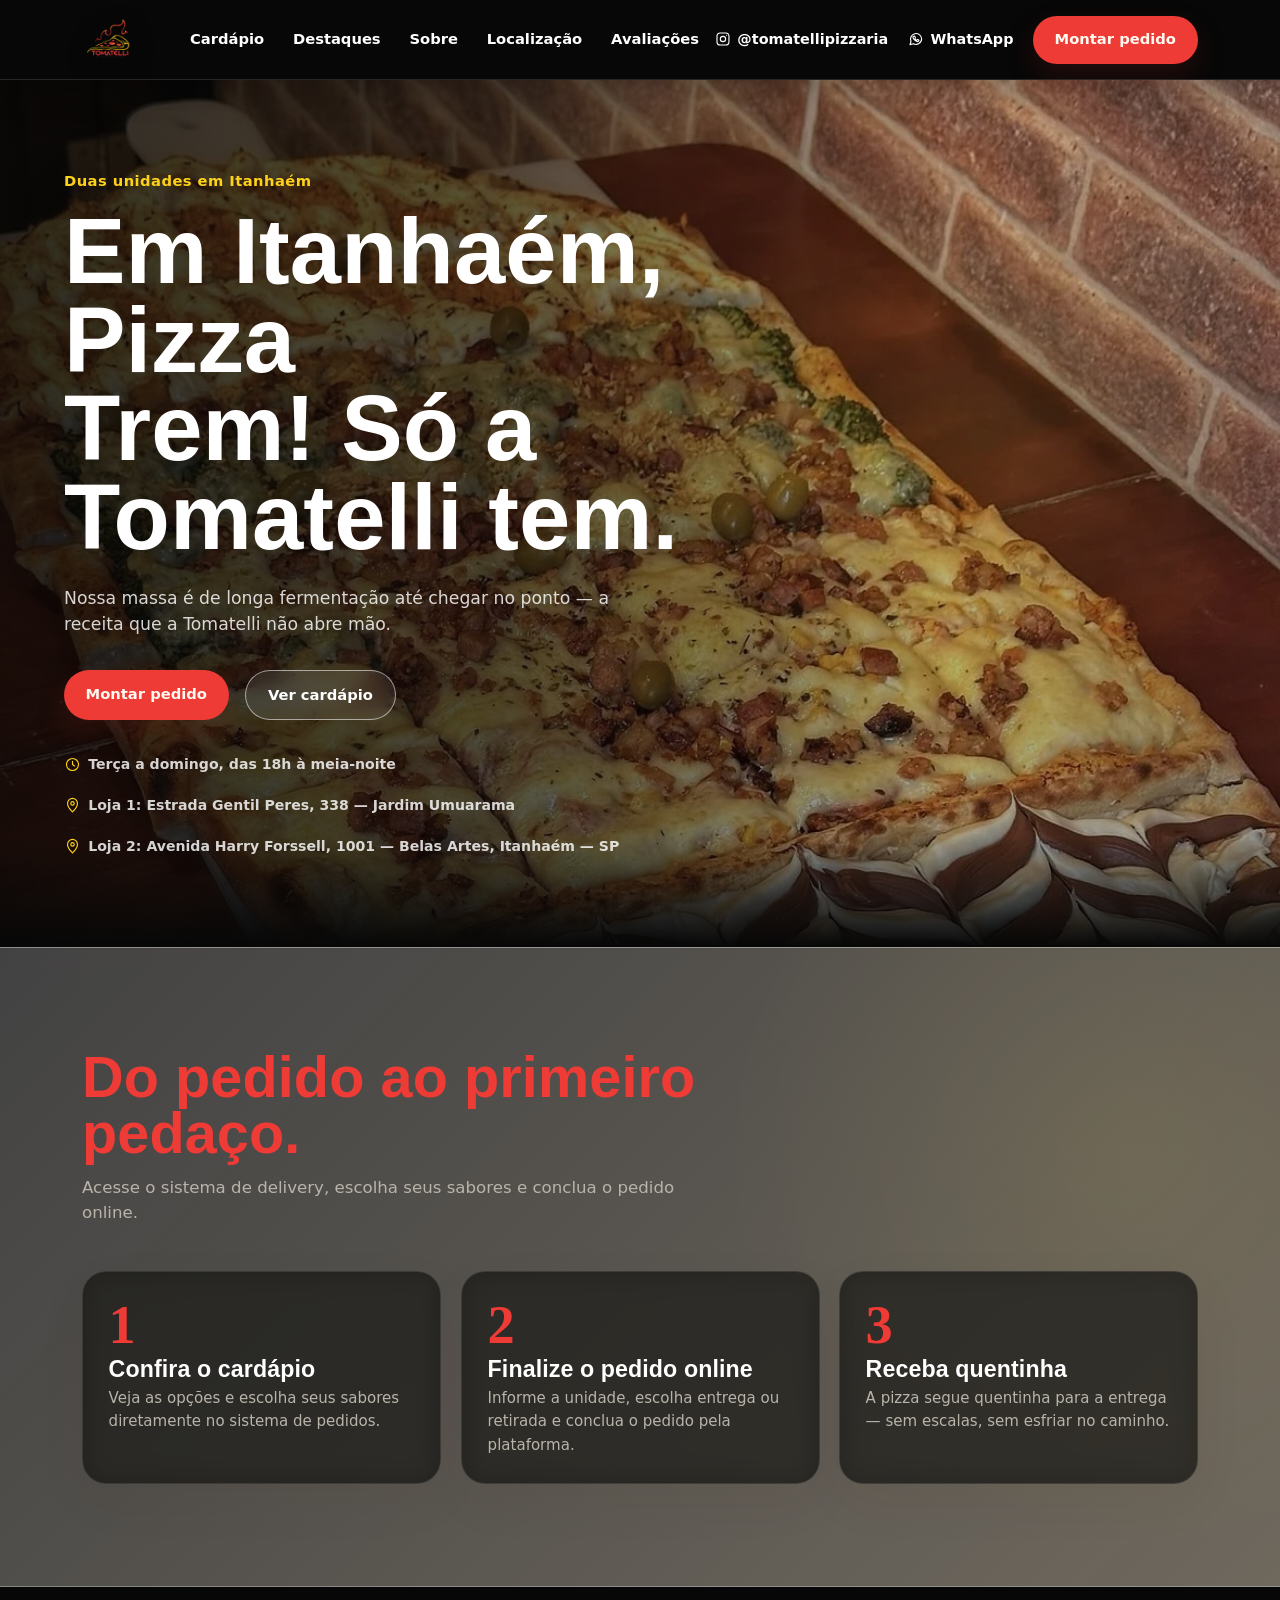
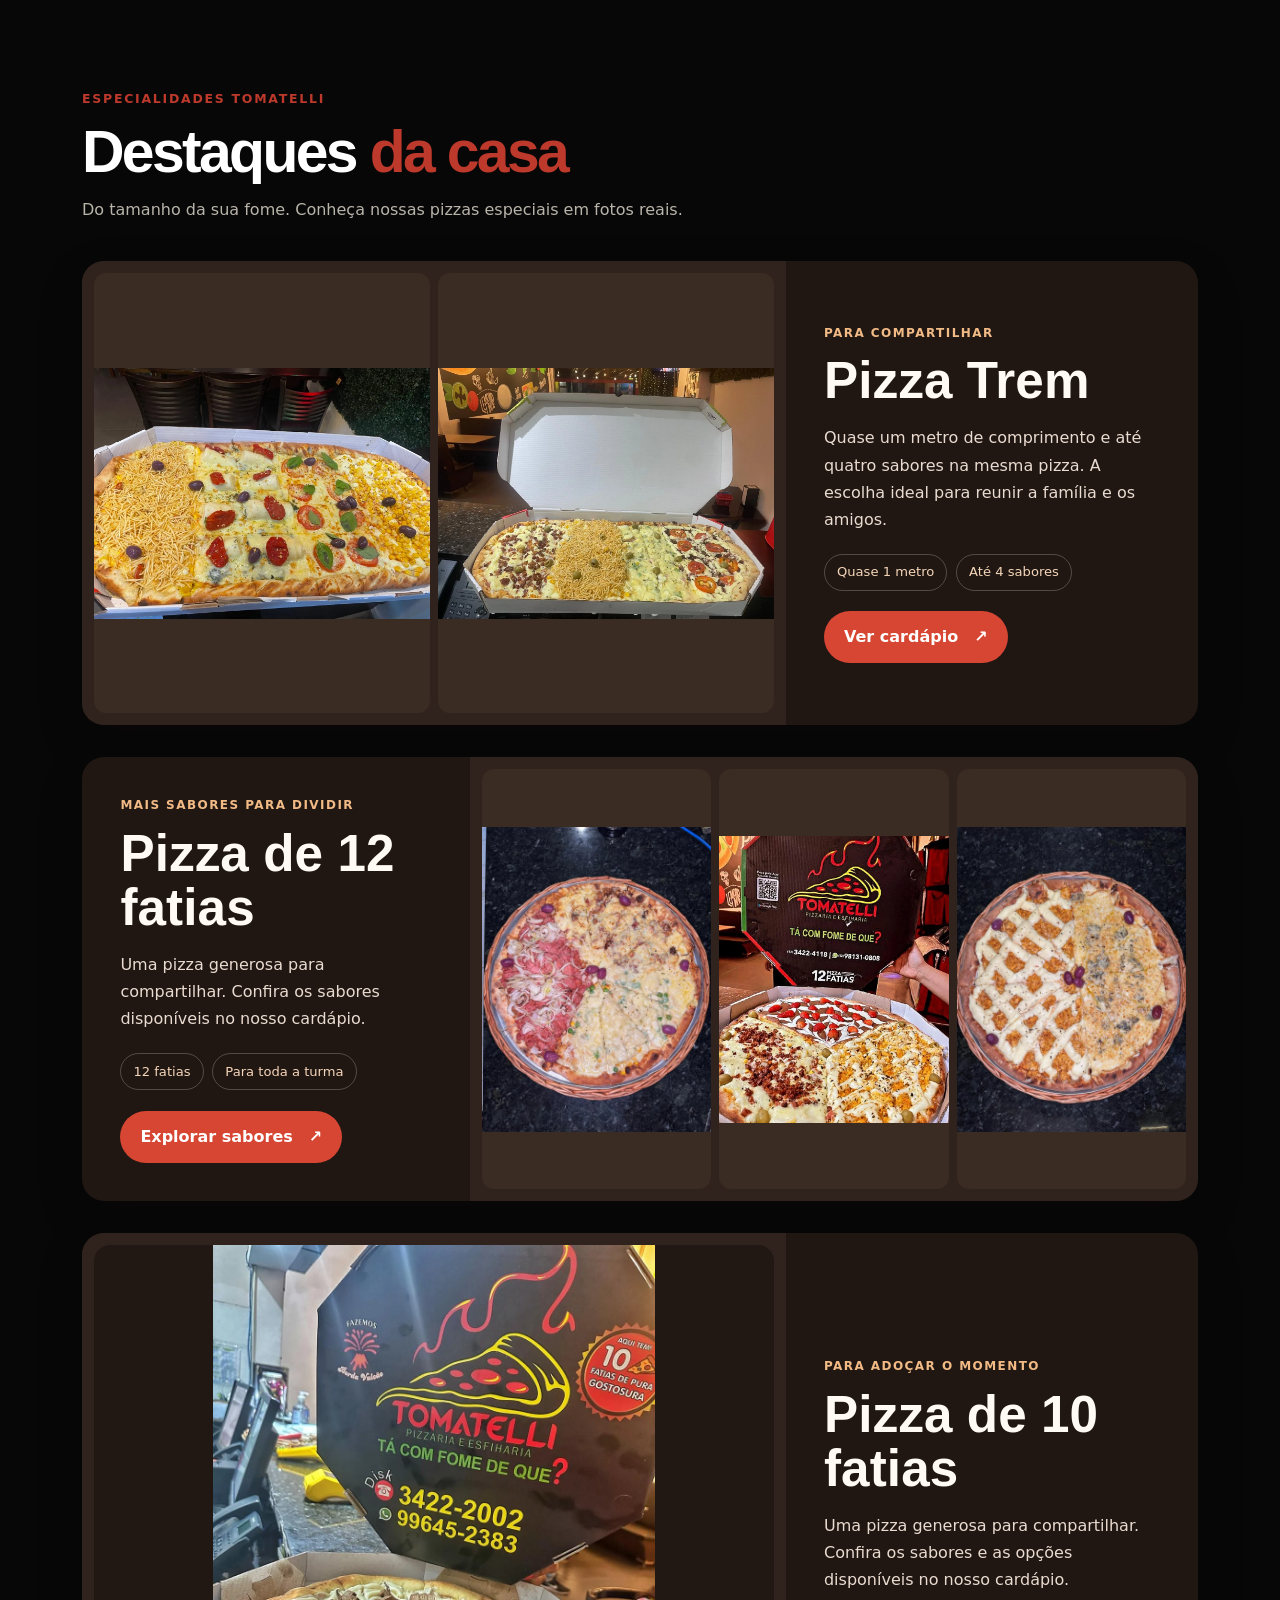
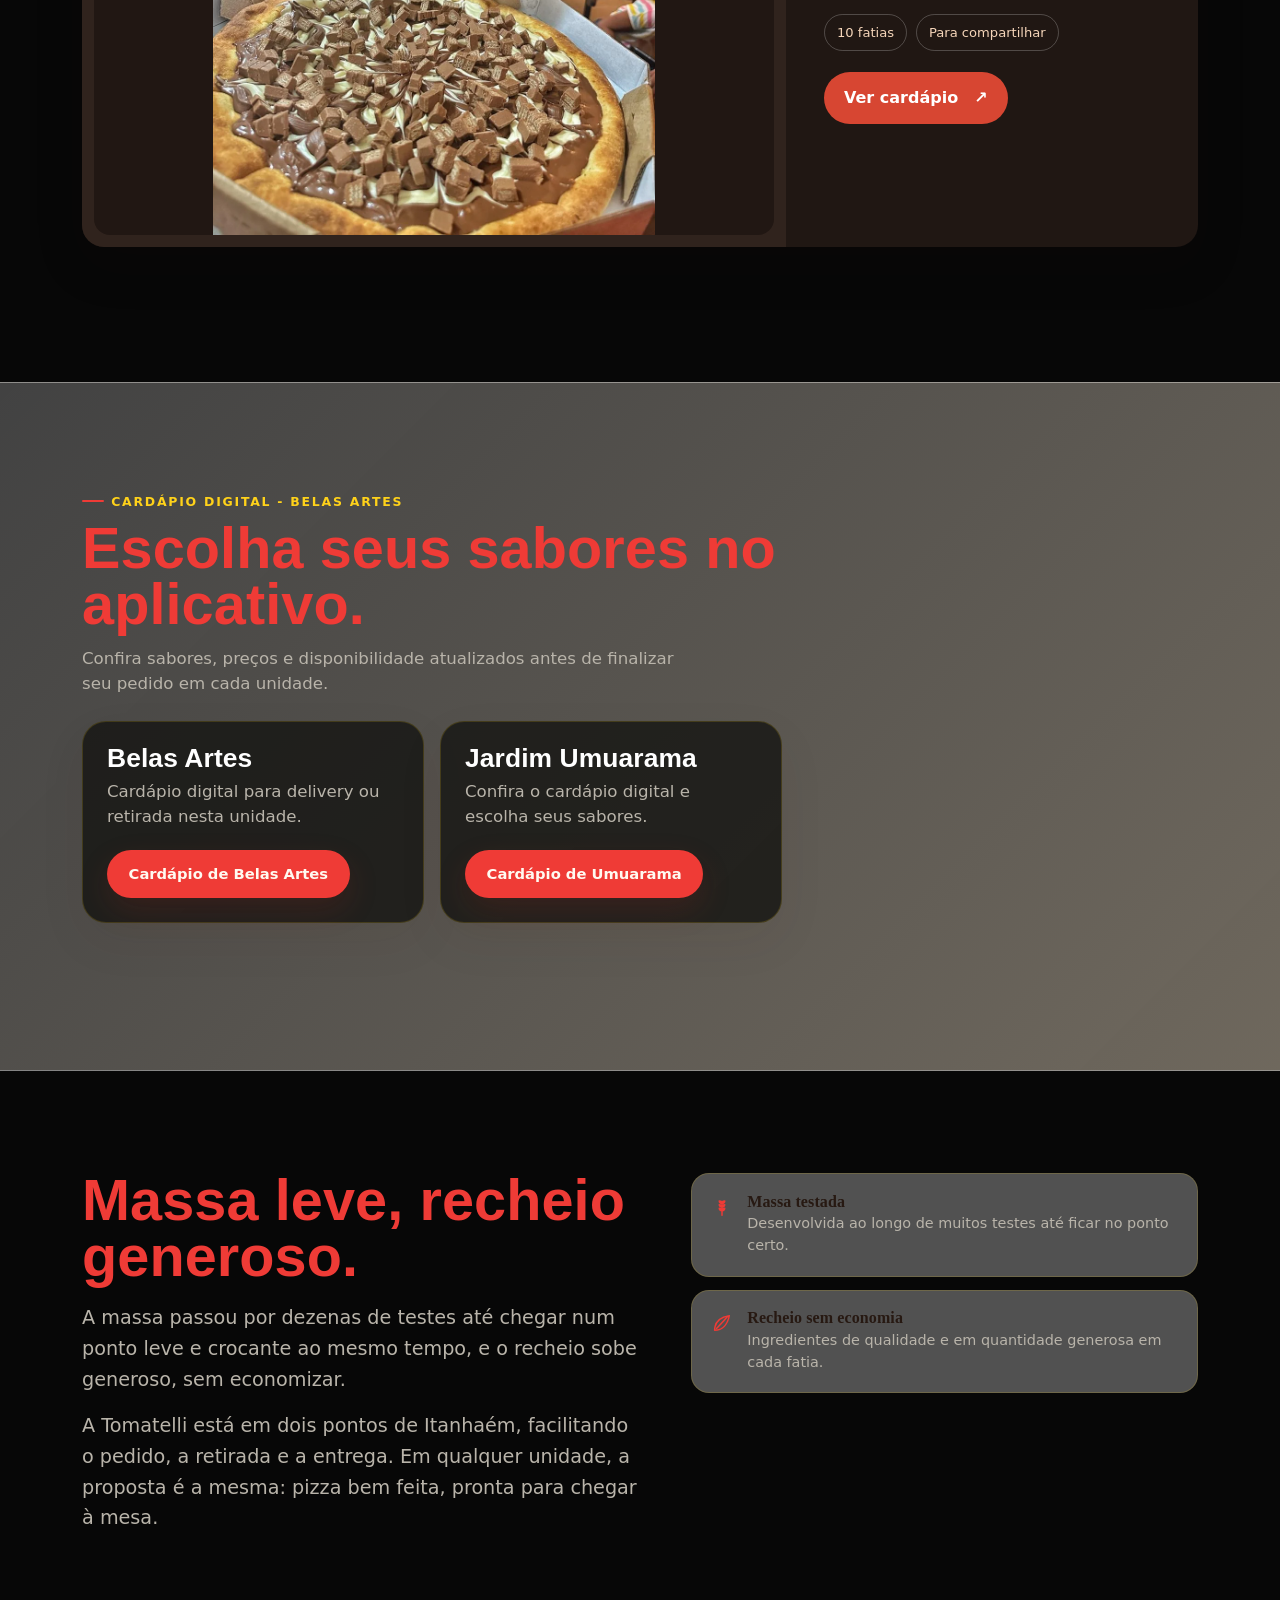
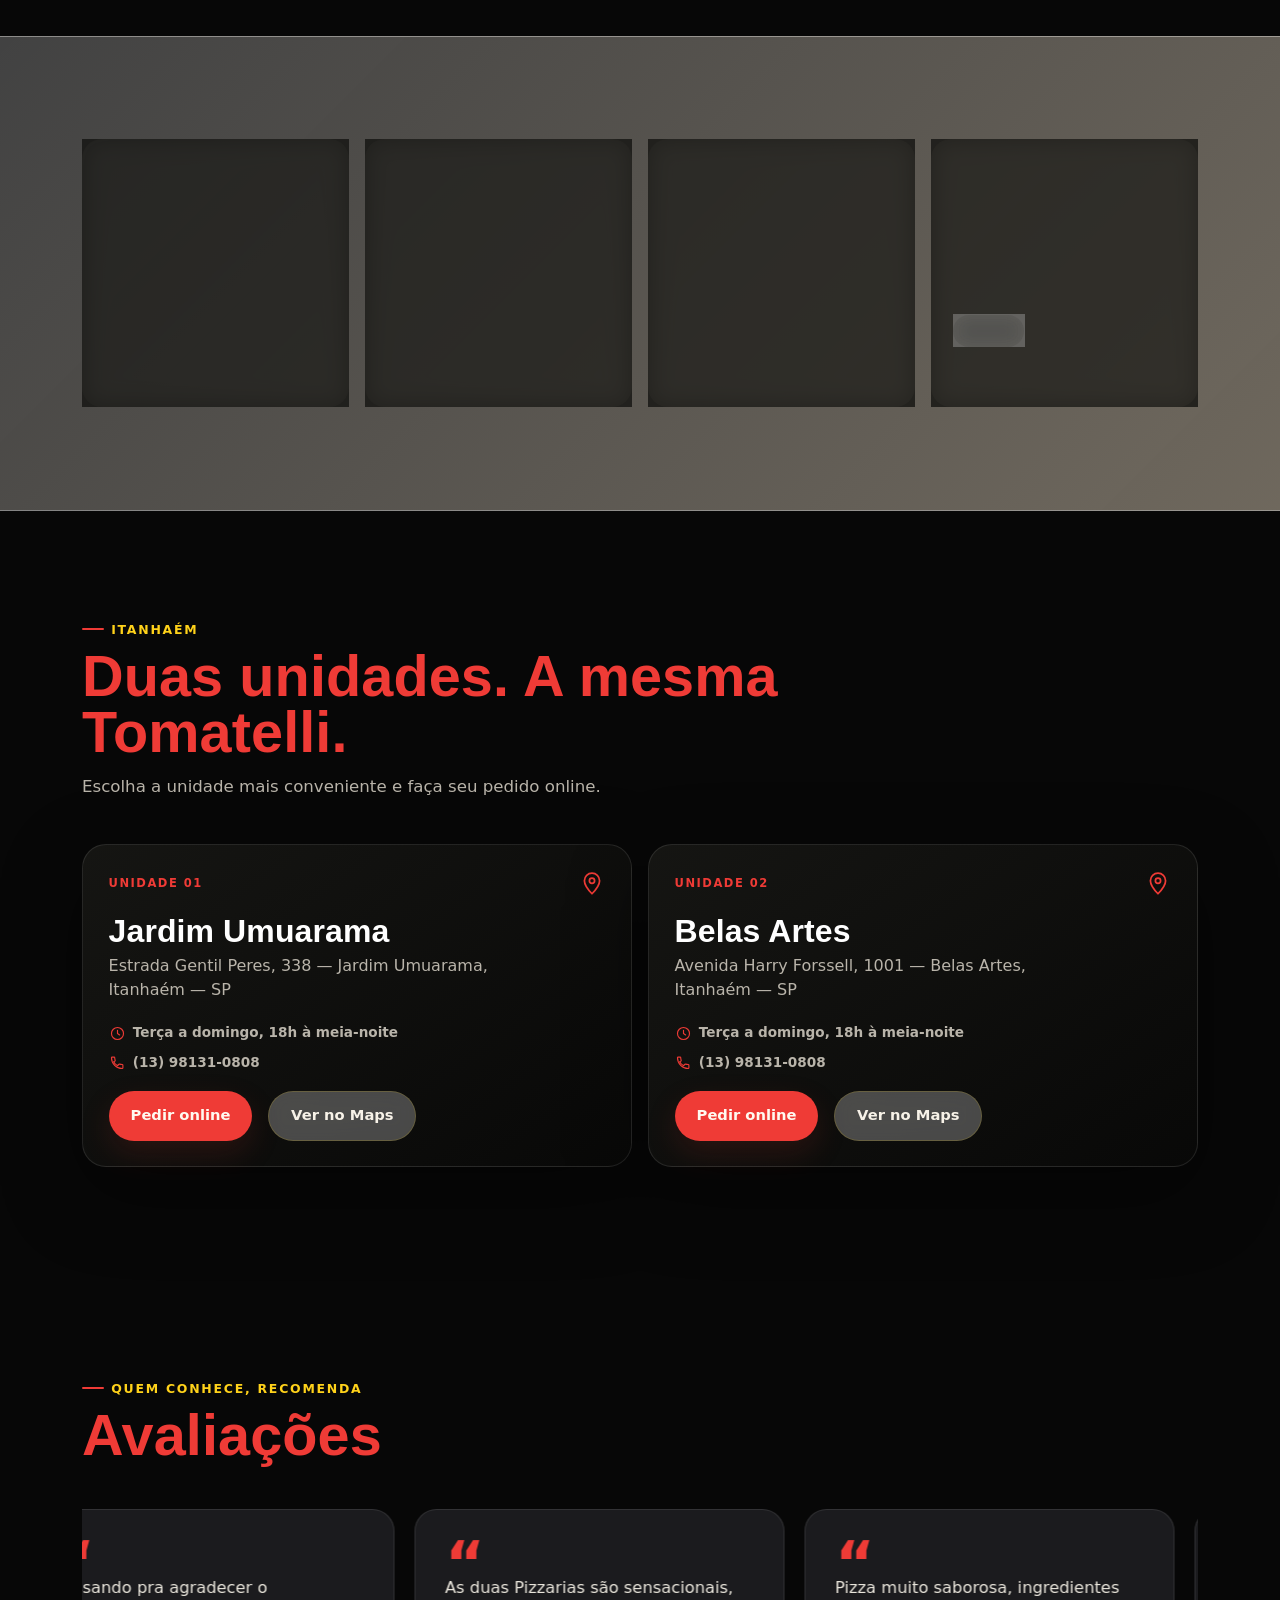
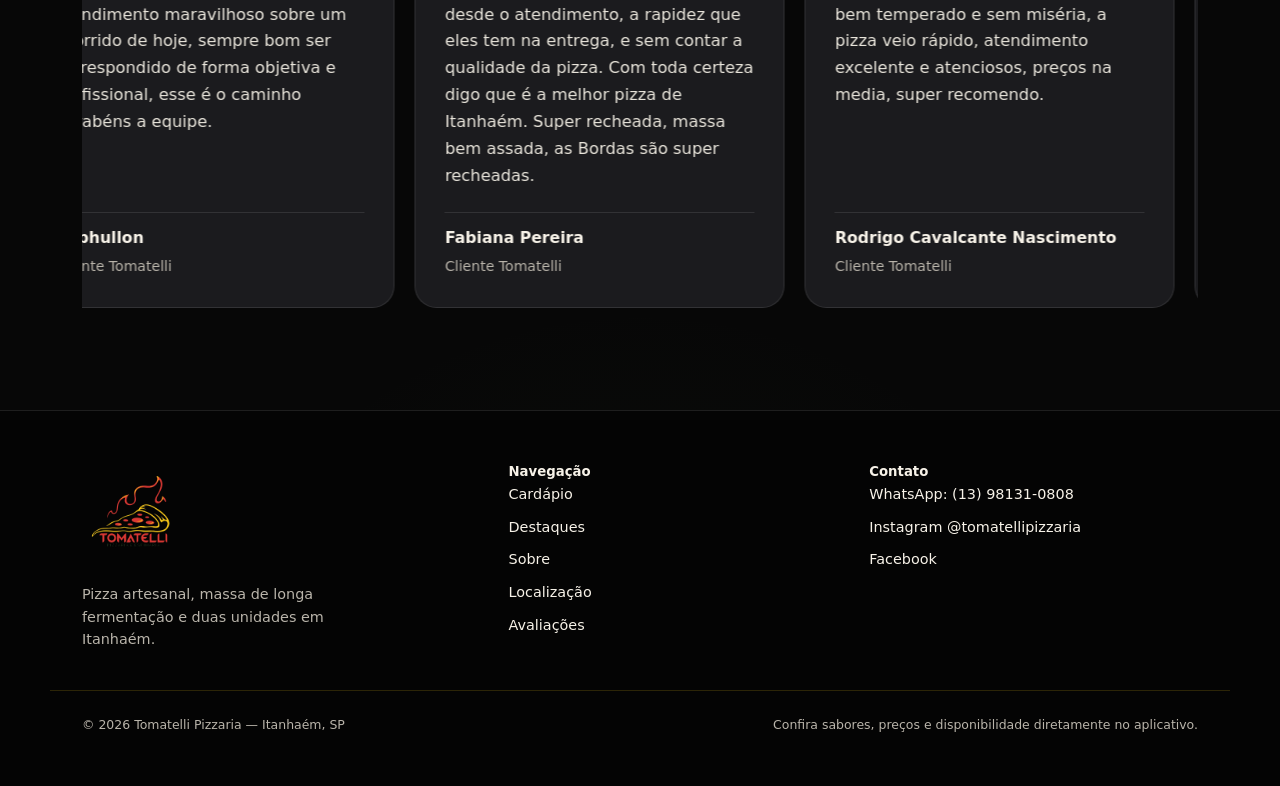
==== commit 3187ed07: "Add files via upload" ====
--- a/index.html
+++ b/index.html
@@ -192,7 +192,10 @@
               </svg>Terça a domingo, das 18h à meia-noite</li>
             <li><svg>
                 <use href="#icon-pin" />
-              </svg>Estrada Gentil Peres, 338 — Jardim Umuarama</li>
+              </svg>Loja 1: Estrada Gentil Peres, 338 — Jardim Umuarama</li>
+            <li><svg>
+                <use href="#icon-pin" />
+              </svg>Loja 2: Avenida Harry Forssell, 1001 — Belas Artes, Itanhaém — SP</li>
           </ul>
         </div>
         <div class="hero__art">
